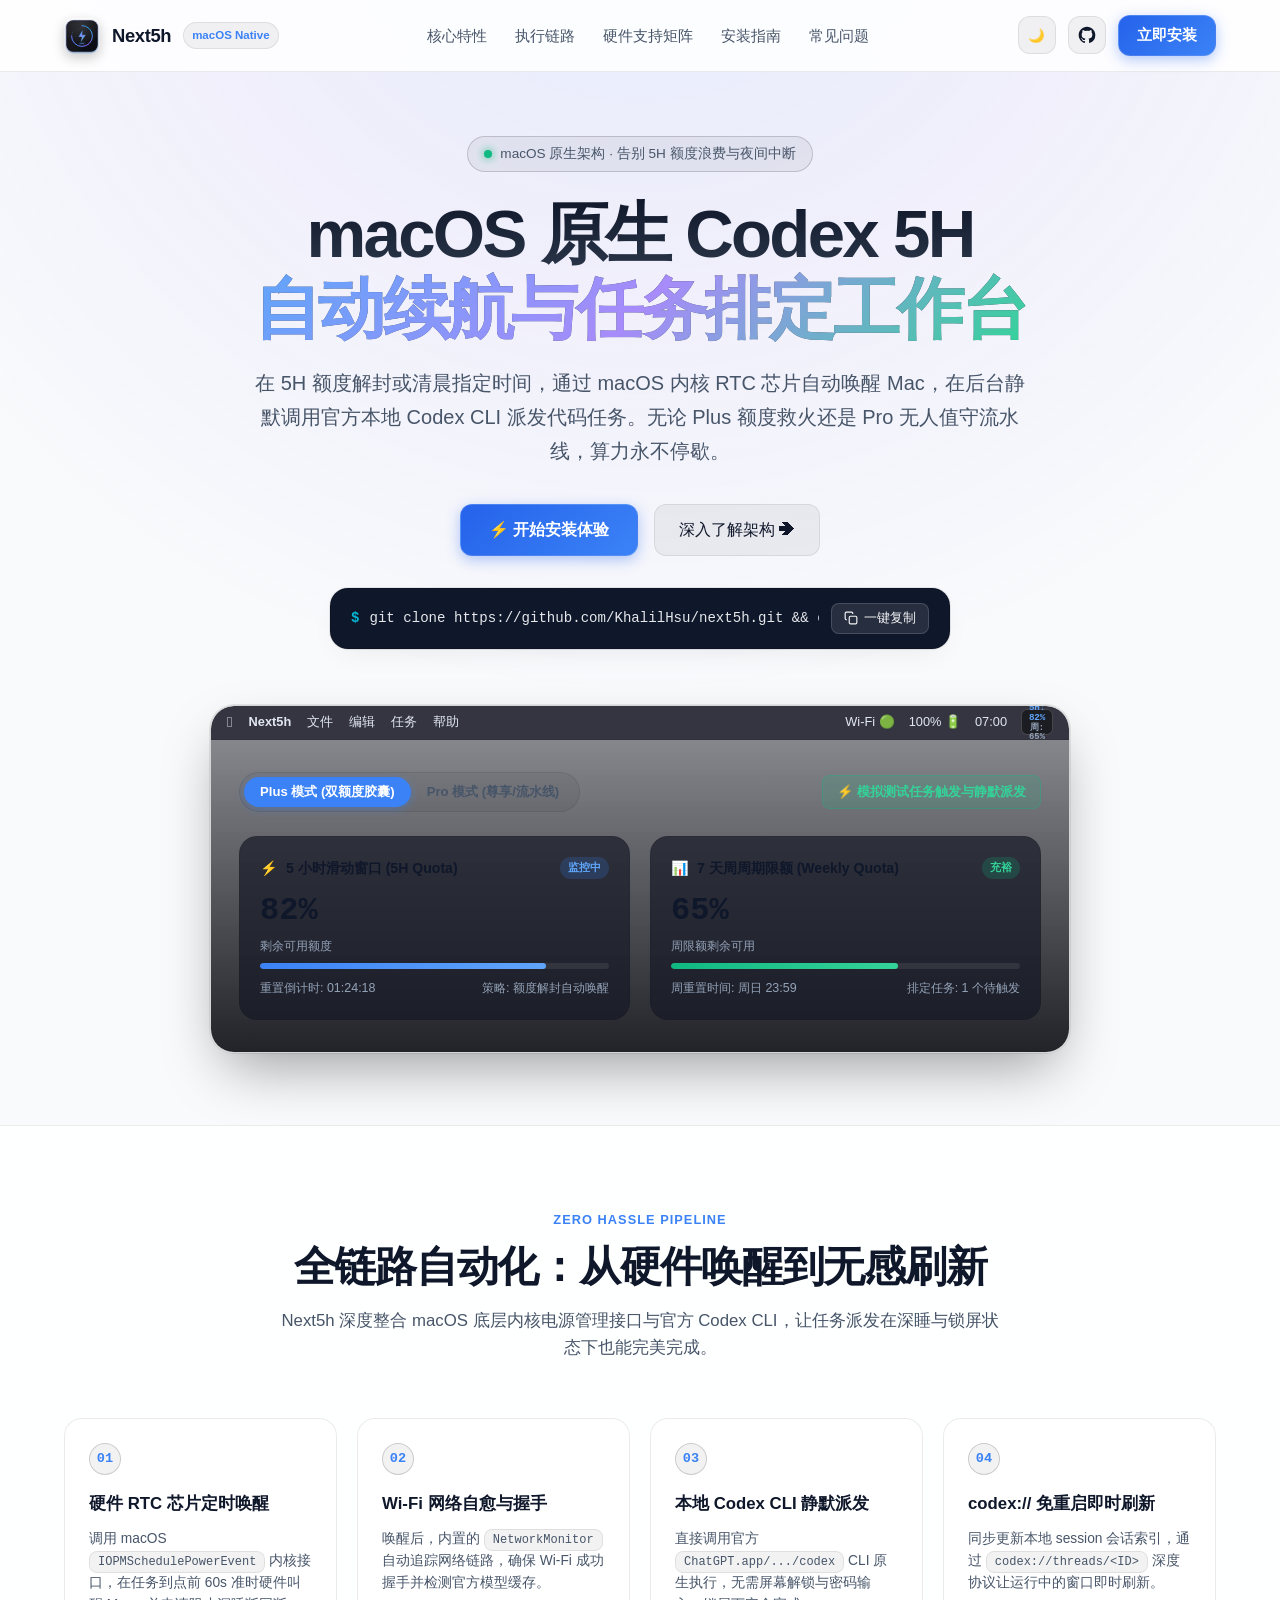
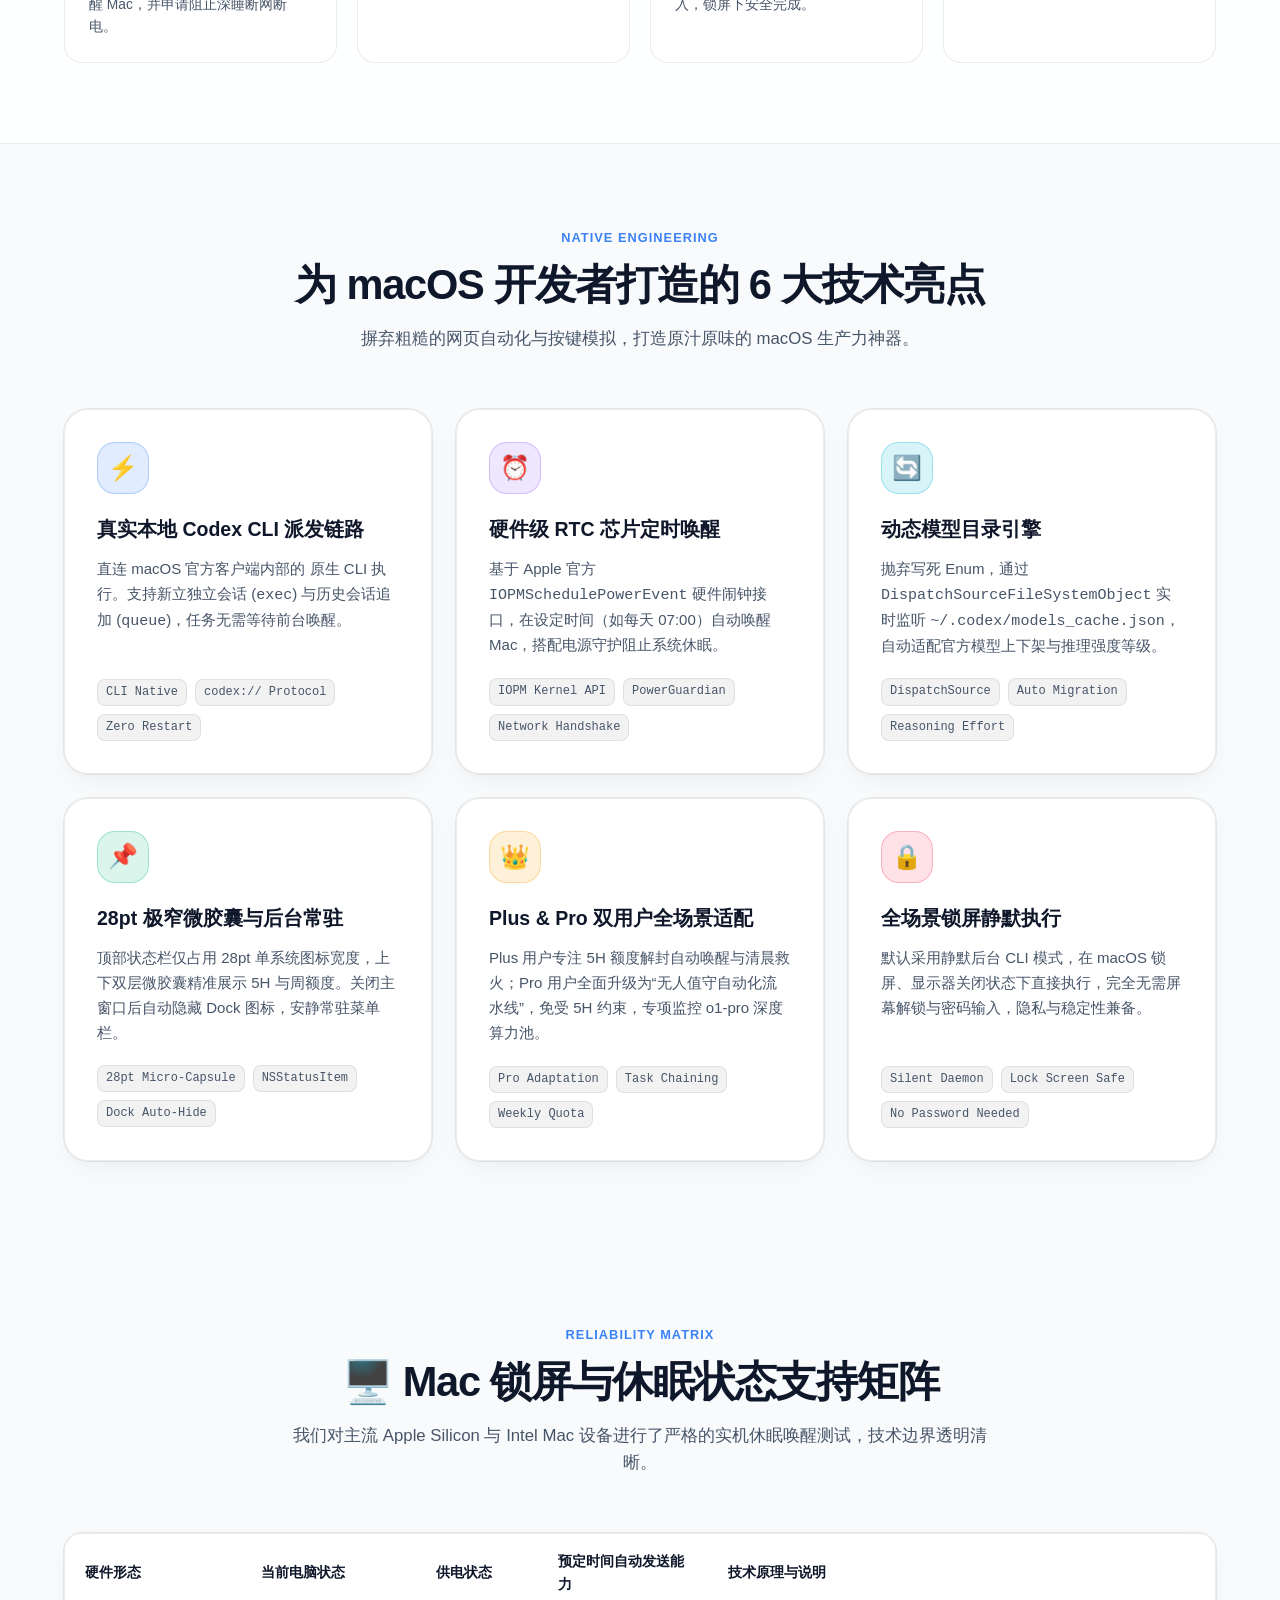
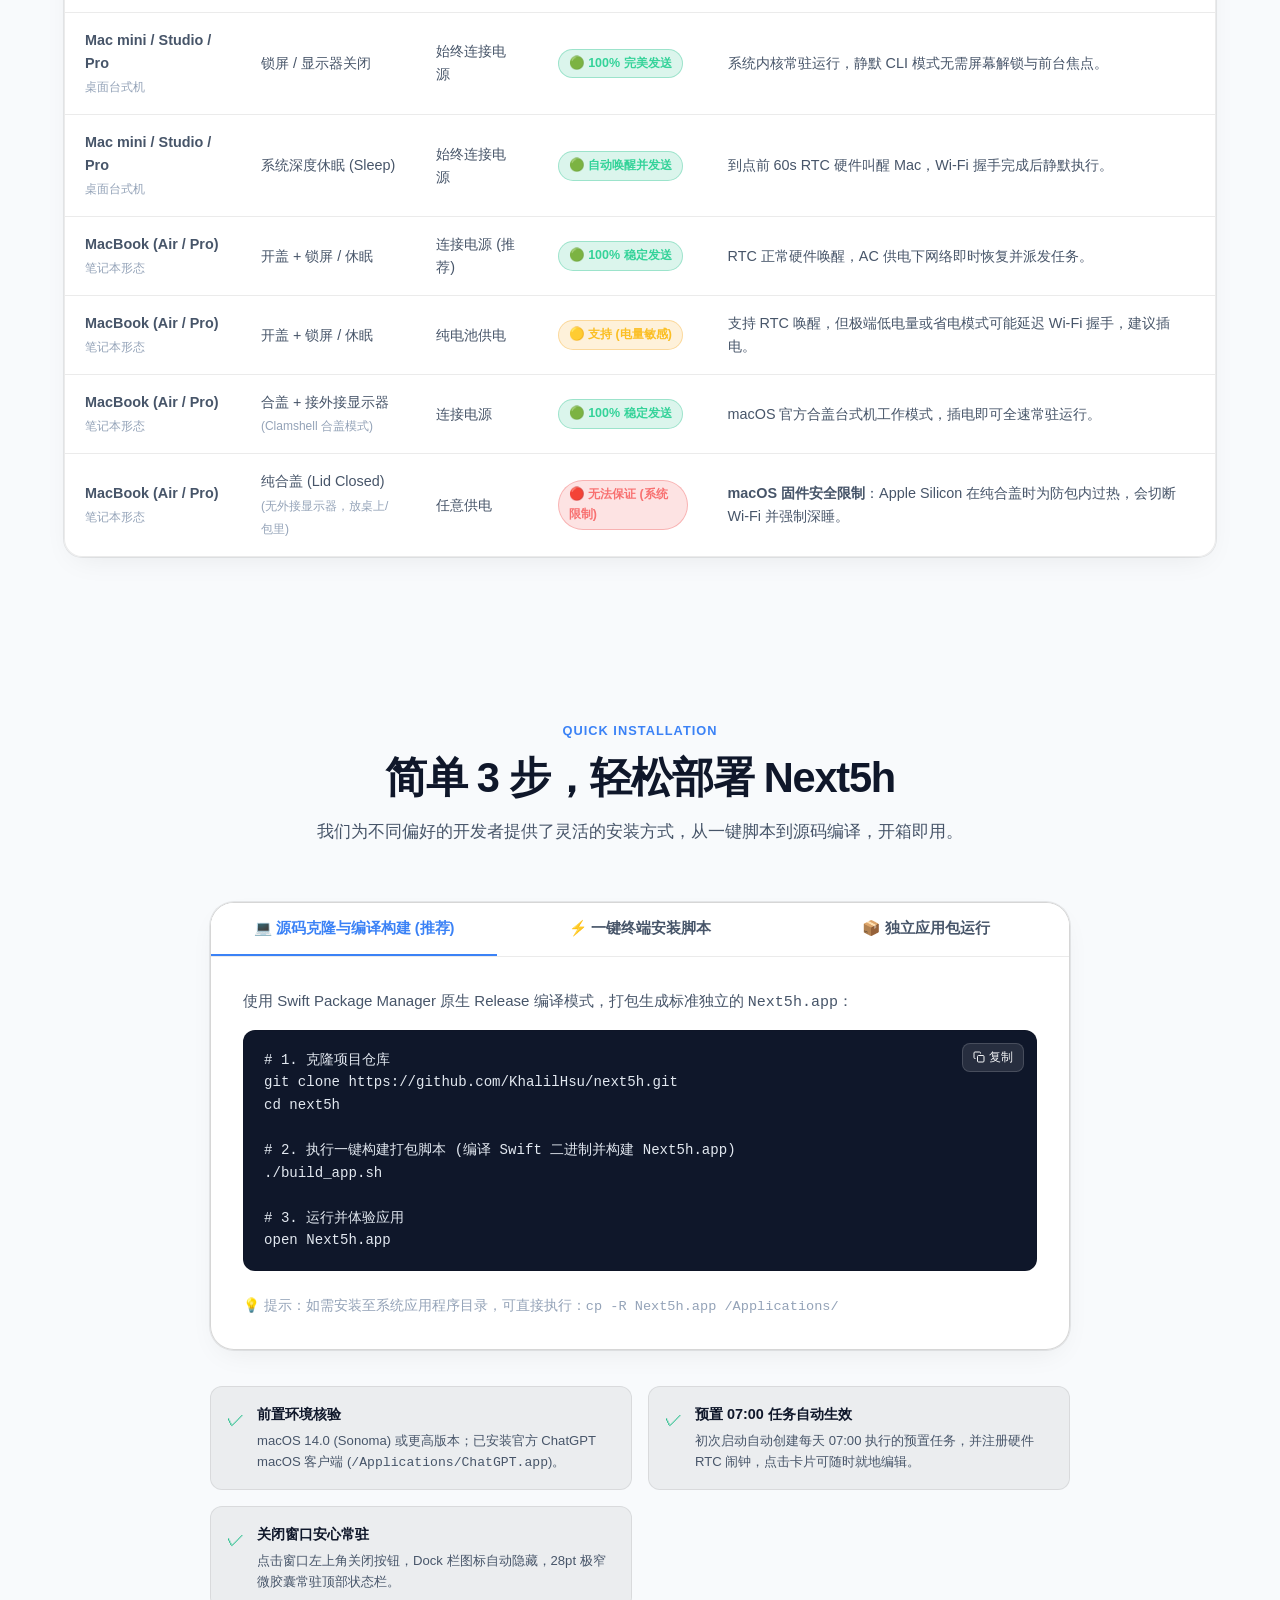
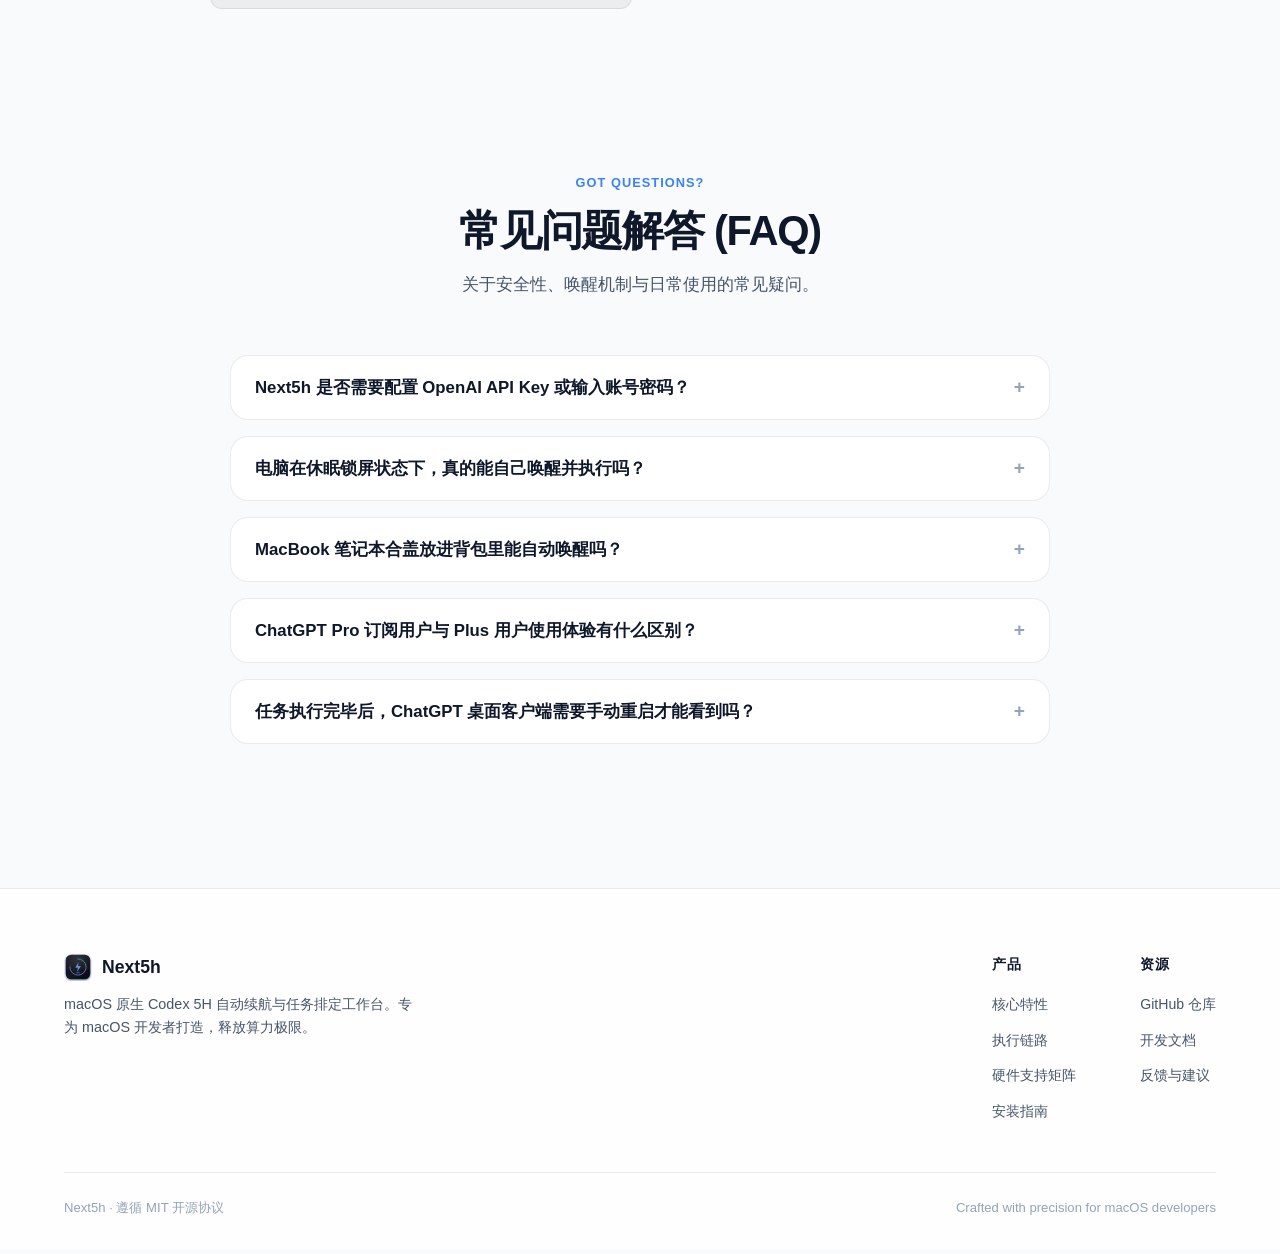
==== website/index.html @ d425d358 "feat(website): add official landing page and installation guide" ====
<!DOCTYPE html>
<html lang="zh-CN">
<head>
  <meta charset="UTF-8">
  <meta name="viewport" content="width=device-width, initial-scale=1.0">
  <title>Next5h - macOS 原生 Codex 5H 自动续航与任务排定工作台</title>
  <meta name="description" content="为 macOS 开发者量身打造的 Codex 5H 窗口自动续航与任务排定工作台。夜间到期硬件唤醒 Mac，通过本地官方 Codex CLI 静默派发任务。">
  <meta name="color-scheme" content="dark light">

  <link rel="icon" type="image/svg+xml" href="assets/favicon.svg">
  <link rel="stylesheet" href="css/style.css">
  <link rel="stylesheet" href="css/components.css">

  <!-- Prevent Theme FOUC -->
  <script>
    (function() {
      const savedTheme = localStorage.getItem('next5h-theme');
      const systemPrefersDark = window.matchMedia('(prefers-color-scheme: dark)').matches;
      const theme = savedTheme || (systemPrefersDark ? 'dark' : 'light');
      document.documentElement.setAttribute('data-theme', theme);
      const meta = document.querySelector('meta[name="color-scheme"]');
      if (meta) meta.content = theme === 'light' ? 'light' : 'dark';
    })();
  </script>
</head>
<body>
  <!-- Ambient Gradient Glow Background -->
  <div class="bg-ambient-glow"></div>

  <!-- Navigation Bar -->
  <header class="navbar">
    <div class="container navbar-inner">
      <a href="#" class="nav-brand">
        <img src="assets/icon.svg" alt="Next5h App Icon" class="brand-icon">
        <span class="brand-name">Next5h</span>
        <span class="brand-badge">macOS Native</span>
      </a>

      <nav>
        <ul class="nav-links" id="nav-links">
          <li><a href="#features" class="nav-link">核心特性</a></li>
          <li><a href="#pipeline" class="nav-link">执行链路</a></li>
          <li><a href="#matrix" class="nav-link">硬件支持矩阵</a></li>
          <li><a href="#install" class="nav-link">安装指南</a></li>
          <li><a href="#faq" class="nav-link">常见问题</a></li>
        </ul>
      </nav>

      <div class="nav-actions">
        <button id="theme-toggle-btn" class="btn-icon" aria-label="切换暗色/亮色主题" title="切换暗色/亮色主题">
          <span id="theme-icon">☀️</span>
        </button>
        <a href="https://github.com/KhalilHsu/next5h" target="_blank" rel="noopener noreferrer" class="btn-icon" aria-label="GitHub 源码仓库" title="GitHub 源码仓库">
          <svg width="20" height="20" viewBox="0 0 24 24" fill="currentColor">
            <path fill-rule="evenodd" clip-rule="evenodd" d="M12 2C6.477 2 2 6.484 2 12.017c0 4.425 2.865 8.18 6.839 9.504.5.092.682-.217.682-.483 0-.237-.008-.868-.013-1.703-2.782.605-3.369-1.343-3.369-1.343-.454-1.158-1.11-1.466-1.11-1.466-.908-.62.069-.608.069-.608 1.003.07 1.53 1.032 1.53 1.032.892 1.53 2.341 1.088 2.91.832.092-.647.35-1.088.636-1.338-2.22-.253-4.555-1.113-4.555-4.951 0-1.093.39-1.988 1.029-2.688-.103-.253-.446-1.272.098-2.65 0 0 .84-.27 2.75 1.026A9.564 9.564 0 0112 6.844c.85.004 1.705.115 2.504.337 1.909-1.296 2.747-1.027 2.747-1.027.546 1.379.202 2.398.1 2.651.64.7 1.028 1.595 1.028 2.688 0 3.848-2.339 4.695-4.566 4.943.359.309.678.92.678 1.855 0 1.338-.012 2.419-.012 2.747 0 .268.18.58.688.482A10.019 10.019 0 0022 12.017C22 6.484 17.522 2 12 2z"/>
          </svg>
        </a>
        <a href="#install" class="btn-primary">立即安装</a>
        <button id="mobile-menu-btn" class="btn-icon mobile-menu-btn" aria-label="移动端菜单">
          <span>☰</span>
        </button>
      </div>
    </div>
  </header>

  <!-- Hero Section -->
  <section class="hero">
    <div class="container">
      <div class="hero-pill">
        <span class="hero-pill-pulse"></span>
        <span>macOS 原生架构 · 告别 5H 额度浪费与夜间中断</span>
      </div>

      <h1 class="hero-title">
        macOS 原生 Codex 5H<br>
        <span class="hero-title-highlight">自动续航与任务排定工作台</span>
      </h1>

      <p class="hero-subtitle">
        在 5H 额度解封或清晨指定时间，通过 macOS 内核 RTC 芯片自动唤醒 Mac，在后台静默调用官方本地 Codex CLI 派发代码任务。无论 Plus 额度救火还是 Pro 无人值守流水线，算力永不停歇。
      </p>

      <div class="hero-cta-group">
        <a href="#install" class="btn-primary" style="padding: 12px 28px; font-size: 1rem;">
          <span>⚡️ 开始安装体验</span>
        </a>
        <a href="#features" class="btn-secondary" style="padding: 12px 24px; font-size: 1rem;">
          <span>深入了解架构 ➔</span>
        </a>
      </div>

      <!-- Quick Install Box -->
      <div class="hero-install-box">
        <div class="terminal-prompt-label">
          <span class="terminal-prompt-prefix">$</span>
          <span id="quick-install-cmd">git clone https://github.com/KhalilHsu/next5h.git &amp;&amp; cd next5h &amp;&amp; ./build_app.sh</span>
        </div>
        <button class="terminal-copy-btn" data-copy-target="quick-install-cmd">
          <svg width="14" height="14" viewBox="0 0 24 24" fill="none" stroke="currentColor" stroke-width="2">
            <rect x="9" y="9" width="13" height="13" rx="2" ry="2"></rect>
            <path d="M5 15H4a2 2 0 0 1-2-2V4a2 2 0 0 1 2-2h9a2 2 0 0 1 2 2v1"></path>
          </svg>
          <span>一键复制</span>
        </button>
      </div>

      <!-- Live Simulator Preview -->
      <div class="simulator-container" id="sim-container" data-sim-mode="plus">
        <!-- macOS Menu Bar Simulator -->
        <div class="simulator-mac-bar">
          <div class="mac-bar-left">
            <span class="mac-apple-logo"></span>
            <span class="mac-app-title">Next5h</span>
            <span>文件</span>
            <span>编辑</span>
            <span>任务</span>
            <span>帮助</span>
          </div>
          <div class="mac-bar-right">
            <span>Wi-Fi 🟢</span>
            <span>100% 🔋</span>
            <span>07:00</span>
            <!-- 28pt Capsule Trigger -->
            <div class="capsule-trigger" id="sim-capsule-trigger" title="点击查看 Next5h 状态栏菜单">
              <span class="capsule-row-top" id="sim-capsule-top">5H: 82%</span>
              <span class="capsule-row-bottom" id="sim-capsule-bottom">周: 65%</span>
            </div>
          </div>
        </div>

        <!-- Simulated Menu Bar Dropdown -->
        <div class="simulated-menu-dropdown" id="sim-dropdown">
          <div class="menu-item" style="font-weight: 700;">
            <span id="sim-menu-header">ChatGPT Plus · 5H 自动续航模式</span>
          </div>
          <div class="menu-divider"></div>
          <div class="menu-item">
            <span>🖥️ 打开 Next5h 工作台</span>
            <span class="menu-shortcut">⌘O</span>
          </div>
          <div class="menu-item">
            <span id="sim-menu-item1">⏱️ 5H 额度解封自动发送：已开启</span>
          </div>
          <div class="menu-item">
            <span id="sim-menu-item2">⏰ 下次硬件唤醒：明天 07:00</span>
          </div>
          <div class="menu-divider"></div>
          <div class="menu-item">
            <span>🔄 立即刷新状态</span>
            <span class="menu-shortcut">⌘R</span>
          </div>
          <div class="menu-item">
            <span>退出 Next5h</span>
            <span class="menu-shortcut">⌘Q</span>
          </div>
        </div>

        <!-- Simulator Content -->
        <div class="simulator-body">
          <div class="simulator-controls">
            <div class="mode-toggle-group">
              <button class="mode-btn active" id="sim-btn-plus">Plus 模式 (双额度胶囊)</button>
              <button class="mode-btn" id="sim-btn-pro">Pro 模式 (尊享/流水线)</button>
            </div>
            <button class="sim-action-btn" id="sim-btn-dispatch">
              <span>⚡️ 模拟测试任务触发与静默派发</span>
            </button>
          </div>

          <!-- Dashboard Cards Mockup -->
          <div class="sim-dashboard">
            <!-- Card 1 -->
            <div class="sim-card">
              <div class="sim-card-header">
                <span class="sim-card-title" id="sim-c1-title"><span>⚡️</span> 5 小时滑动窗口 (5H Quota)</span>
                <span class="sim-badge badge-blue" id="sim-c1-badge">监控中</span>
              </div>
              <div class="sim-metric-val" id="sim-c1-val">82%</div>
              <div class="sim-card-footer" style="margin-bottom: 6px;">
                <span id="sim-c1-sub">剩余可用额度</span>
              </div>
              <div class="sim-progress-bar">
                <div class="sim-progress-fill fill-blue" id="sim-c1-fill" style="width: 82%;"></div>
              </div>
              <div class="sim-card-footer">
                <span id="sim-c1-foot-left">重置倒计时: 01:24:18</span>
                <span id="sim-c1-foot-right">策略: 额度解封自动唤醒</span>
              </div>
            </div>

            <!-- Card 2 -->
            <div class="sim-card">
              <div class="sim-card-header">
                <span class="sim-card-title" id="sim-c2-title"><span>📊</span> 7 天周周期限额 (Weekly Quota)</span>
                <span class="sim-badge badge-green" id="sim-c2-badge">充裕</span>
              </div>
              <div class="sim-metric-val" id="sim-c2-val">65%</div>
              <div class="sim-card-footer" style="margin-bottom: 6px;">
                <span id="sim-c2-sub">周限额剩余可用</span>
              </div>
              <div class="sim-progress-bar">
                <div class="sim-progress-fill fill-green" id="sim-c2-fill" style="width: 65%;"></div>
              </div>
              <div class="sim-card-footer">
                <span id="sim-c2-foot-left">周重置时间: 周日 23:59</span>
                <span id="sim-c2-foot-right">排定任务: 1 个待触发</span>
              </div>
            </div>
          </div>
        </div>
      </div>
    </div>
  </section>

  <!-- Technical Pipeline / Workflow Section -->
  <section class="section workflow-section" id="pipeline">
    <div class="container">
      <div class="section-header">
        <span class="section-tag">Zero Hassle Pipeline</span>
        <h2 class="section-title">全链路自动化：从硬件唤醒到无感刷新</h2>
        <p class="section-desc">
          Next5h 深度整合 macOS 底层内核电源管理接口与官方 Codex CLI，让任务派发在深睡与锁屏状态下也能完美完成。
        </p>
      </div>

      <div class="workflow-steps">
        <div class="step-card">
          <div class="step-number">01</div>
          <h3 class="step-title">硬件 RTC 芯片定时唤醒</h3>
          <p class="step-desc">
            调用 macOS <code class="tech-tag">IOPMSchedulePowerEvent</code> 内核接口，在任务到点前 60s 准时硬件叫醒 Mac，并申请阻止深睡断网断电。
          </p>
        </div>

        <div class="step-card">
          <div class="step-number">02</div>
          <h3 class="step-title">Wi-Fi 网络自愈与握手</h3>
          <p class="step-desc">
            唤醒后，内置的 <code class="tech-tag">NetworkMonitor</code> 自动追踪网络链路，确保 Wi-Fi 成功握手并检测官方模型缓存。
          </p>
        </div>

        <div class="step-card">
          <div class="step-number">03</div>
          <h3 class="step-title">本地 Codex CLI 静默派发</h3>
          <p class="step-desc">
            直接调用官方 <code class="tech-tag">ChatGPT.app/.../codex</code> CLI 原生执行，无需屏幕解锁与密码输入，锁屏下安全完成。
          </p>
        </div>

        <div class="step-card">
          <div class="step-number">04</div>
          <h3 class="step-title">codex:// 免重启即时刷新</h3>
          <p class="step-desc">
            同步更新本地 session 会话索引，通过 <code class="tech-tag">codex://threads/&lt;ID&gt;</code> 深度协议让运行中的窗口即时刷新。
          </p>
        </div>
      </div>
    </div>
  </section>

  <!-- Features Grid -->
  <section class="section" id="features">
    <div class="container">
      <div class="section-header">
        <span class="section-tag">Native Engineering</span>
        <h2 class="section-title">为 macOS 开发者打造的 6 大技术亮点</h2>
        <p class="section-desc">摒弃粗糙的网页自动化与按键模拟，打造原汁原味的 macOS 生产力神器。</p>
      </div>

      <div class="features-grid">
        <!-- Feature 1 -->
        <div class="feature-card">
          <div class="feature-icon-box icon-blue">⚡️</div>
          <h3 class="feature-title">真实本地 Codex CLI 派发链路</h3>
          <p class="feature-body">
            直连 macOS 官方客户端内部的 原生 CLI 执行。支持新立独立会话 (<code>exec</code>) 与历史会话追加 (<code>queue</code>)，任务无需等待前台唤醒。
          </p>
          <div class="feature-tags">
            <span class="tech-tag">CLI Native</span>
            <span class="tech-tag">codex:// Protocol</span>
            <span class="tech-tag">Zero Restart</span>
          </div>
        </div>

        <!-- Feature 2 -->
        <div class="feature-card">
          <div class="feature-icon-box icon-purple">⏰</div>
          <h3 class="feature-title">硬件级 RTC 芯片定时唤醒</h3>
          <p class="feature-body">
            基于 Apple 官方 <code>IOPMSchedulePowerEvent</code> 硬件闹钟接口，在设定时间（如每天 07:00）自动唤醒 Mac，搭配电源守护阻止系统休眠。
          </p>
          <div class="feature-tags">
            <span class="tech-tag">IOPM Kernel API</span>
            <span class="tech-tag">PowerGuardian</span>
            <span class="tech-tag">Network Handshake</span>
          </div>
        </div>

        <!-- Feature 3 -->
        <div class="feature-card">
          <div class="feature-icon-box icon-cyan">🔄</div>
          <h3 class="feature-title">动态模型目录引擎</h3>
          <p class="feature-body">
            抛弃写死 Enum，通过 <code>DispatchSourceFileSystemObject</code> 实时监听 <code>~/.codex/models_cache.json</code>，自动适配官方模型上下架与推理强度等级。
          </p>
          <div class="feature-tags">
            <span class="tech-tag">DispatchSource</span>
            <span class="tech-tag">Auto Migration</span>
            <span class="tech-tag">Reasoning Effort</span>
          </div>
        </div>

        <!-- Feature 4 -->
        <div class="feature-card">
          <div class="feature-icon-box icon-green">📌</div>
          <h3 class="feature-title">28pt 极窄微胶囊与后台常驻</h3>
          <p class="feature-body">
            顶部状态栏仅占用 28pt 单系统图标宽度，上下双层微胶囊精准展示 5H 与周额度。关闭主窗口后自动隐藏 Dock 图标，安静常驻菜单栏。
          </p>
          <div class="feature-tags">
            <span class="tech-tag">28pt Micro-Capsule</span>
            <span class="tech-tag">NSStatusItem</span>
            <span class="tech-tag">Dock Auto-Hide</span>
          </div>
        </div>

        <!-- Feature 5 -->
        <div class="feature-card">
          <div class="feature-icon-box icon-amber">👑</div>
          <h3 class="feature-title">Plus &amp; Pro 双用户全场景适配</h3>
          <p class="feature-body">
            Plus 用户专注 5H 额度解封自动唤醒与清晨救火；Pro 用户全面升级为“无人值守自动化流水线”，免受 5H 约束，专项监控 o1-pro 深度算力池。
          </p>
          <div class="feature-tags">
            <span class="tech-tag">Pro Adaptation</span>
            <span class="tech-tag">Task Chaining</span>
            <span class="tech-tag">Weekly Quota</span>
          </div>
        </div>

        <!-- Feature 6 -->
        <div class="feature-card">
          <div class="feature-icon-box icon-rose">🔒</div>
          <h3 class="feature-title">全场景锁屏静默执行</h3>
          <p class="feature-body">
            默认采用静默后台 CLI 模式，在 macOS 锁屏、显示器关闭状态下直接执行，完全无需屏幕解锁与密码输入，隐私与稳定性兼备。
          </p>
          <div class="feature-tags">
            <span class="tech-tag">Silent Daemon</span>
            <span class="tech-tag">Lock Screen Safe</span>
            <span class="tech-tag">No Password Needed</span>
          </div>
        </div>
      </div>
    </div>
  </section>

  <!-- Hardware Sleep & Compatibility Matrix -->
  <section class="section" id="matrix">
    <div class="container">
      <div class="section-header">
        <span class="section-tag">Reliability Matrix</span>
        <h2 class="section-title">🖥️ Mac 锁屏与休眠状态支持矩阵</h2>
        <p class="section-desc">
          我们对主流 Apple Silicon 与 Intel Mac 设备进行了严格的实机休眠唤醒测试，技术边界透明清晰。
        </p>
      </div>

      <div class="matrix-container">
        <table class="matrix-table">
          <thead>
            <tr>
              <th>硬件形态</th>
              <th>当前电脑状态</th>
              <th>供电状态</th>
              <th>预定时间自动发送能力</th>
              <th>技术原理与说明</th>
            </tr>
          </thead>
          <tbody>
            <tr>
              <td><strong>Mac mini / Studio / Pro</strong><br><small style="color: var(--text-muted);">桌面台式机</small></td>
              <td>锁屏 / 显示器关闭</td>
              <td>始终连接电源</td>
              <td><span class="status-pill status-green">🟢 100% 完美发送</span></td>
              <td>系统内核常驻运行，静默 CLI 模式无需屏幕解锁与前台焦点。</td>
            </tr>
            <tr>
              <td><strong>Mac mini / Studio / Pro</strong><br><small style="color: var(--text-muted);">桌面台式机</small></td>
              <td>系统深度休眠 (Sleep)</td>
              <td>始终连接电源</td>
              <td><span class="status-pill status-green">🟢 自动唤醒并发送</span></td>
              <td>到点前 60s RTC 硬件叫醒 Mac，Wi-Fi 握手完成后静默执行。</td>
            </tr>
            <tr>
              <td><strong>MacBook (Air / Pro)</strong><br><small style="color: var(--text-muted);">笔记本形态</small></td>
              <td>开盖 + 锁屏 / 休眠</td>
              <td>连接电源 (推荐)</td>
              <td><span class="status-pill status-green">🟢 100% 稳定发送</span></td>
              <td>RTC 正常硬件唤醒，AC 供电下网络即时恢复并派发任务。</td>
            </tr>
            <tr>
              <td><strong>MacBook (Air / Pro)</strong><br><small style="color: var(--text-muted);">笔记本形态</small></td>
              <td>开盖 + 锁屏 / 休眠</td>
              <td>纯电池供电</td>
              <td><span class="status-pill status-yellow">🟡 支持 (电量敏感)</span></td>
              <td>支持 RTC 唤醒，但极端低电量或省电模式可能延迟 Wi-Fi 握手，建议插电。</td>
            </tr>
            <tr>
              <td><strong>MacBook (Air / Pro)</strong><br><small style="color: var(--text-muted);">笔记本形态</small></td>
              <td>合盖 + 接外接显示器<br><small style="color: var(--text-muted);">(Clamshell 合盖模式)</small></td>
              <td>连接电源</td>
              <td><span class="status-pill status-green">🟢 100% 稳定发送</span></td>
              <td>macOS 官方合盖台式机工作模式，插电即可全速常驻运行。</td>
            </tr>
            <tr>
              <td><strong>MacBook (Air / Pro)</strong><br><small style="color: var(--text-muted);">笔记本形态</small></td>
              <td>纯合盖 (Lid Closed)<br><small style="color: var(--text-muted);">(无外接显示器，放桌上/包里)</small></td>
              <td>任意供电</td>
              <td><span class="status-pill status-red">🔴 无法保证 (系统限制)</span></td>
              <td><strong>macOS 固件安全限制</strong>：Apple Silicon 在纯合盖时为防包内过热，会切断 Wi-Fi 并强制深睡。</td>
            </tr>
          </tbody>
        </table>
      </div>
    </div>
  </section>

  <!-- Installation Guide Section -->
  <section class="section" id="install">
    <div class="container">
      <div class="section-header">
        <span class="section-tag">Quick Installation</span>
        <h2 class="section-title">简单 3 步，轻松部署 Next5h</h2>
        <p class="section-desc">
          我们为不同偏好的开发者提供了灵活的安装方式，从一键脚本到源码编译，开箱即用。
        </p>
      </div>

      <div class="install-card">
        <div class="install-tabs">
          <button class="install-tab-btn active" data-tab="tab-source">
            <span>💻 源码克隆与编译构建 (推荐)</span>
          </button>
          <button class="install-tab-btn" data-tab="tab-script">
            <span>⚡️ 一键终端安装脚本</span>
          </button>
          <button class="install-tab-btn" data-tab="tab-app">
            <span>📦 独立应用包运行</span>
          </button>
        </div>

        <!-- Tab 1: Source Build -->
        <div class="install-content-panel active" id="tab-source">
          <p style="color: var(--text-secondary); margin-bottom: 12px; font-size: 0.94rem;">
            使用 Swift Package Manager 原生 Release 编译模式，打包生成标准独立的 <code>Next5h.app</code>：
          </p>
          <div class="code-block">
            <button class="code-copy-btn" data-copy-target="code-source">
              <svg width="12" height="12" viewBox="0 0 24 24" fill="none" stroke="currentColor" stroke-width="2"><rect x="9" y="9" width="13" height="13" rx="2" ry="2"></rect><path d="M5 15H4a2 2 0 0 1-2-2V4a2 2 0 0 1 2-2h9a2 2 0 0 1 2 2v1"></path></svg>
              <span>复制</span>
            </button>
            <pre><code id="code-source"># 1. 克隆项目仓库
git clone https://github.com/KhalilHsu/next5h.git
cd next5h

# 2. 执行一键构建打包脚本 (编译 Swift 二进制并构建 Next5h.app)
./build_app.sh

# 3. 运行并体验应用
open Next5h.app</code></pre>
          </div>
          <p style="color: var(--text-muted); font-size: 0.85rem;">
            💡 提示：如需安装至系统应用程序目录，可直接执行：<code>cp -R Next5h.app /Applications/</code>
          </p>
        </div>

        <!-- Tab 2: One-liner Script -->
        <div class="install-content-panel" id="tab-script">
          <p style="color: var(--text-secondary); margin-bottom: 12px; font-size: 0.94rem;">
            复制以下单行命令粘贴到 macOS 终端，将自动克隆最新代码、编译 Release 版本并启动：
          </p>
          <div class="code-block">
            <button class="code-copy-btn" data-copy-target="code-script">
              <svg width="12" height="12" viewBox="0 0 24 24" fill="none" stroke="currentColor" stroke-width="2"><rect x="9" y="9" width="13" height="13" rx="2" ry="2"></rect><path d="M5 15H4a2 2 0 0 1-2-2V4a2 2 0 0 1 2-2h9a2 2 0 0 1 2 2v1"></path></svg>
              <span>复制</span>
            </button>
            <pre><code id="code-script">/bin/bash -c "$(curl -fsSL https://raw.githubusercontent.com/KhalilHsu/next5h/main/build_app.sh)"</code></pre>
          </div>
        </div>

        <!-- Tab 3: Pre-built App -->
        <div class="install-content-panel" id="tab-app">
          <p style="color: var(--text-secondary); margin-bottom: 12px; font-size: 0.94rem;">
            如果本地已有项目构建产物，可直接通过 Finder 或终端唤起已打包好的 <code>Next5h.app</code>：
          </p>
          <div class="code-block">
            <button class="code-copy-btn" data-copy-target="code-app">
              <svg width="12" height="12" viewBox="0 0 24 24" fill="none" stroke="currentColor" stroke-width="2"><rect x="9" y="9" width="13" height="13" rx="2" ry="2"></rect><path d="M5 15H4a2 2 0 0 1-2-2V4a2 2 0 0 1 2-2h9a2 2 0 0 1 2 2v1"></path></svg>
              <span>复制</span>
            </button>
            <pre><code id="code-app"># 直接启动根目录下的编译交付物
open Next5h.app

# 检查 Next5h 进程是否常驻
pgrep -fl Next5h</code></pre>
          </div>
        </div>
      </div>

      <!-- Checklist & First Run Steps -->
      <div class="checklist-group" style="max-width: 860px; margin: 36px auto 0 auto;">
        <div class="checklist-item">
          <div class="checklist-icon">✓</div>
          <div>
            <div class="checklist-title">前置环境核验</div>
            <div class="checklist-desc">macOS 14.0 (Sonoma) 或更高版本；已安装官方 ChatGPT macOS 客户端 (<code>/Applications/ChatGPT.app</code>)。</div>
          </div>
        </div>

        <div class="checklist-item">
          <div class="checklist-icon">✓</div>
          <div>
            <div class="checklist-title">预置 07:00 任务自动生效</div>
            <div class="checklist-desc">初次启动自动创建每天 07:00 执行的预置任务，并注册硬件 RTC 闹钟，点击卡片可随时就地编辑。</div>
          </div>
        </div>

        <div class="checklist-item">
          <div class="checklist-icon">✓</div>
          <div>
            <div class="checklist-title">关闭窗口安心常驻</div>
            <div class="checklist-desc">点击窗口左上角关闭按钮，Dock 栏图标自动隐藏，28pt 极窄微胶囊常驻顶部状态栏。</div>
          </div>
        </div>
      </div>
    </div>
  </section>

  <!-- FAQ Section -->
  <section class="section" id="faq">
    <div class="container">
      <div class="section-header">
        <span class="section-tag">Got Questions?</span>
        <h2 class="section-title">常见问题解答 (FAQ)</h2>
        <p class="section-desc">关于安全性、唤醒机制与日常使用的常见疑问。</p>
      </div>

      <div class="faq-list">
        <div class="faq-item">
          <button class="faq-question">
            <span>Next5h 是否需要配置 OpenAI API Key 或输入账号密码？</span>
            <span class="faq-toggle-icon">+</span>
          </button>
          <div class="faq-answer">
            <strong>完全不需要。</strong> Next5h 直接复用官方 ChatGPT macOS 客户端的本地登录认证态，底层调用 <code>/Applications/ChatGPT.app/Contents/Resources/codex</code> 官方原生二进制，零额外密钥依赖，安全纯粹。
          </div>
        </div>

        <div class="faq-item">
          <button class="faq-question">
            <span>电脑在休眠锁屏状态下，真的能自己唤醒并执行吗？</span>
            <span class="faq-toggle-icon">+</span>
          </button>
          <div class="faq-answer">
            <strong>可以。</strong> Next5h 基于 macOS 核心服务中的 <code>IOPMSchedulePowerEvent</code> 硬件内核接口，提前 60 秒叫醒 Mac，随后申请 <code>PreventUserIdleSystemSleep</code> 阻止系统深睡，通过静默 CLI 模式执行，无需输入锁屏密码。
          </div>
        </div>

        <div class="faq-item">
          <button class="faq-question">
            <span>MacBook 笔记本合盖放进背包里能自动唤醒吗？</span>
            <span class="faq-toggle-icon">+</span>
          </button>
          <div class="faq-answer">
            <strong>纯合盖且无外接显示器状态下不建议。</strong> Apple Silicon 固件为了防止电脑在密闭背包中过热造成硬件损害，在纯合盖时会彻底关闭 Wi-Fi 芯片并进入强制低功耗。如果是接了外接显示器并插电的合盖状态（Clamshell Mode），则 100% 完美支持。
          </div>
        </div>

        <div class="faq-item">
          <button class="faq-question">
            <span>ChatGPT Pro 订阅用户与 Plus 用户使用体验有什么区别？</span>
            <span class="faq-toggle-icon">+</span>
          </button>
          <div class="faq-answer">
            ChatGPT Pro 用户无 5H 滑动窗口消息上限限制。Next5h 会自动侦测并切换到 Pro 模式，将 28pt 胶囊与监控重心切换为“o1-pro 深度推理算力池”，并将任务调度引擎升级为“无人值守自动化流水线与连续批量派发”。
          </div>
        </div>

        <div class="faq-item">
          <button class="faq-question">
            <span>任务执行完毕后，ChatGPT 桌面客户端需要手动重启才能看到吗？</span>
            <span class="faq-toggle-icon">+</span>
          </button>
          <div class="faq-answer">
            <strong>免重启即时呈现。</strong> Next5h 会自动更新 <code>~/.codex/session_index.jsonl</code> 与 SQLite 缓存，并通过 <code>codex://threads/&lt;ID&gt;</code> 深度协议直接通知运行中的 ChatGPT 客户端无感刷新会话树。
          </div>
        </div>
      </div>
    </div>
  </section>

  <!-- Footer -->
  <footer class="footer">
    <div class="container">
      <div class="footer-top">
        <div class="footer-brand-info">
          <div style="display: flex; align-items: center; gap: 10px;">
            <img src="assets/icon.svg" alt="Next5h Icon" style="width: 28px; height: 28px; border-radius: 6px;">
            <span style="font-weight: 700; font-size: 1.1rem;">Next5h</span>
          </div>
          <p>
            macOS 原生 Codex 5H 自动续航与任务排定工作台。专为 macOS 开发者打造，释放算力极限。
          </p>
        </div>

        <div class="footer-links-group">
          <div class="footer-col">
            <h4>产品</h4>
            <ul>
              <li><a href="#features">核心特性</a></li>
              <li><a href="#pipeline">执行链路</a></li>
              <li><a href="#matrix">硬件支持矩阵</a></li>
              <li><a href="#install">安装指南</a></li>
            </ul>
          </div>

          <div class="footer-col">
            <h4>资源</h4>
            <ul>
              <li><a href="https://github.com/KhalilHsu/next5h" target="_blank" rel="noopener noreferrer">GitHub 仓库</a></li>
              <li><a href="https://github.com/KhalilHsu/next5h/blob/main/README.md" target="_blank" rel="noopener noreferrer">开发文档</a></li>
              <li><a href="https://github.com/KhalilHsu/next5h/issues" target="_blank" rel="noopener noreferrer">反馈与建议</a></li>
            </ul>
          </div>
        </div>
      </div>

      <div class="footer-bottom">
        <div>Next5h · 遵循 MIT 开源协议</div>
        <div>Crafted with precision for macOS developers</div>
      </div>
    </div>
  </footer>

  <!-- Main JavaScript -->
  <script src="js/main.js"></script>
  <script src="js/simulator.js"></script>
</body>
</html>
---- website/css/style.css ----
/* ==========================================================================
   Next5h - Official Website Stylesheet
   Modern macOS / Apple Developer & Linear Aesthetic
   ========================================================================== */

:root {
  color-scheme: dark light;

  /* Color Palette - Dark (Default) */
  --bg-canvas: #090a0f;
  --bg-surface: rgba(18, 20, 29, 0.7);
  --bg-surface-elevated: rgba(28, 31, 45, 0.8);
  --bg-surface-hover: rgba(36, 41, 60, 0.85);
  --bg-card: rgba(15, 17, 26, 0.75);
  --bg-code: #0b0d13;
  --bg-pill: rgba(255, 255, 255, 0.06);

  --text-primary: #f3f4f6;
  --text-secondary: #9ca3af;
  --text-muted: #6b7280;
  --text-inverse: #090a0f;

  --border-subtle: rgba(255, 255, 255, 0.08);
  --border-medium: rgba(255, 255, 255, 0.15);
  --border-highlight: rgba(96, 165, 250, 0.35);

  --accent-primary: #3b82f6;
  --accent-secondary: #8b5cf6;
  --accent-cyan: #06b6d4;
  --accent-green: #10b981;
  --accent-amber: #f59e0b;
  --accent-red: #ef4444;

  --gradient-glow: radial-gradient(circle at 50% -20%, rgba(59, 130, 246, 0.18) 0%, rgba(139, 92, 246, 0.12) 35%, transparent 70%);
  --shadow-card: 0 10px 30px -10px rgba(0, 0, 0, 0.5), 0 0 0 1px var(--border-subtle);
  --shadow-card-hover: 0 20px 40px -15px rgba(59, 130, 246, 0.15), 0 0 0 1px var(--border-highlight);

  --font-sans: -apple-system, BlinkMacSystemFont, "SF Pro Display", "SF Pro Text", "Segoe UI", Roboto, Helvetica, Arial, sans-serif;
  --font-mono: "SF Mono", Menlo, Monaco, Consolas, "Liberation Mono", "Courier New", monospace;

  --radius-sm: 8px;
  --radius-md: 12px;
  --radius-lg: 18px;
  --radius-xl: 24px;
  --radius-full: 9999px;

  --header-height: 72px;
  --container-max: 1200px;
  --transition-fast: 0.15s ease;
  --transition-normal: 0.25s cubic-bezier(0.16, 1, 0.3, 1);
}

/* Light Mode Overrides */
[data-theme="light"] {
  color-scheme: light;
  --bg-canvas: #f8fafc;
  --bg-surface: rgba(255, 255, 255, 0.85);
  --bg-surface-elevated: #ffffff;
  --bg-surface-hover: #f1f5f9;
  --bg-card: rgba(255, 255, 255, 0.9);
  --bg-code: #0f172a;
  --bg-pill: rgba(0, 0, 0, 0.05);

  --text-primary: #0f172a;
  --text-secondary: #475569;
  --text-muted: #94a3b8;
  --text-inverse: #ffffff;

  --border-subtle: rgba(0, 0, 0, 0.08);
  --border-medium: rgba(0, 0, 0, 0.16);
  --border-highlight: rgba(37, 99, 235, 0.4);

  --gradient-glow: radial-gradient(circle at 50% -20%, rgba(59, 130, 246, 0.12) 0%, rgba(139, 92, 246, 0.08) 35%, transparent 70%);
  --shadow-card: 0 10px 30px -10px rgba(0, 0, 0, 0.08), 0 0 0 1px var(--border-subtle);
  --shadow-card-hover: 0 20px 40px -15px rgba(37, 99, 235, 0.12), 0 0 0 1px var(--border-highlight);
}

/* Base Reset & Typography */
*, *::before, *::after {
  box-sizing: border-box;
  margin: 0;
  padding: 0;
}

html {
  scroll-behavior: smooth;
  scroll-padding-top: calc(var(--header-height) + 20px);
  -webkit-font-smoothing: antialiased;
  -moz-osx-font-smoothing: grayscale;
}

body {
  font-family: var(--font-sans);
  background-color: var(--bg-canvas);
  color: var(--text-primary);
  line-height: 1.6;
  overflow-x: hidden;
  position: relative;
  min-height: 100vh;
}

/* Background Atmospheric Glow */
.bg-ambient-glow {
  position: fixed;
  top: 0;
  left: 0;
  width: 100vw;
  height: 100vh;
  pointer-events: none;
  background: var(--gradient-glow);
  z-index: 0;
  opacity: 0.9;
}

.container {
  width: 100%;
  max-width: var(--container-max);
  margin: 0 auto;
  padding: 0 24px;
  position: relative;
  z-index: 1;
}

/* Navbar */
.navbar {
  position: fixed;
  top: 0;
  left: 0;
  right: 0;
  height: var(--header-height);
  background: var(--bg-surface);
  backdrop-filter: blur(20px);
  -webkit-backdrop-filter: blur(20px);
  border-bottom: 1px solid var(--border-subtle);
  z-index: 100;
  transition: background-color var(--transition-normal), border-color var(--transition-normal);
}

.navbar-inner {
  display: flex;
  align-items: center;
  justify-content: space-between;
  height: 100%;
}

.nav-brand {
  display: flex;
  align-items: center;
  gap: 12px;
  text-decoration: none;
  color: var(--text-primary);
}

.brand-icon {
  width: 36px;
  height: 36px;
  border-radius: 9px;
  box-shadow: 0 4px 12px rgba(0, 0, 0, 0.2);
}

.brand-name {
  font-size: 1.15rem;
  font-weight: 700;
  letter-spacing: -0.02em;
}

.brand-badge {
  font-size: 0.72rem;
  font-weight: 600;
  padding: 3px 8px;
  background: var(--bg-pill);
  border: 1px solid var(--border-subtle);
  border-radius: var(--radius-full);
  color: var(--accent-primary);
}

.nav-links {
  display: flex;
  align-items: center;
  gap: 28px;
  list-style: none;
}

.nav-link {
  text-decoration: none;
  color: var(--text-secondary);
  font-size: 0.92rem;
  font-weight: 500;
  transition: color var(--transition-fast);
}

.nav-link:hover {
  color: var(--text-primary);
}

.nav-actions {
  display: flex;
  align-items: center;
  gap: 12px;
}

.btn-icon {
  background: var(--bg-pill);
  border: 1px solid var(--border-subtle);
  color: var(--text-primary);
  width: 38px;
  height: 38px;
  border-radius: var(--radius-md);
  display: inline-flex;
  align-items: center;
  justify-content: center;
  cursor: pointer;
  transition: all var(--transition-fast);
}

.btn-icon:hover {
  background: var(--bg-surface-hover);
  border-color: var(--border-medium);
}

.btn-primary {
  display: inline-flex;
  align-items: center;
  gap: 8px;
  background: linear-gradient(135deg, #2563eb, #3b82f6);
  color: #ffffff;
  padding: 8px 18px;
  border-radius: var(--radius-md);
  text-decoration: none;
  font-size: 0.92rem;
  font-weight: 600;
  border: 1px solid rgba(255, 255, 255, 0.15);
  box-shadow: 0 4px 14px rgba(37, 99, 235, 0.35);
  transition: all var(--transition-normal);
  cursor: pointer;
}

.btn-primary:hover {
  transform: translateY(-1px);
  box-shadow: 0 6px 20px rgba(37, 99, 235, 0.5);
  filter: brightness(1.08);
}

.btn-secondary {
  display: inline-flex;
  align-items: center;
  gap: 8px;
  background: var(--bg-pill);
  color: var(--text-primary);
  padding: 8px 18px;
  border-radius: var(--radius-md);
  text-decoration: none;
  font-size: 0.92rem;
  font-weight: 500;
  border: 1px solid var(--border-subtle);
  transition: all var(--transition-normal);
  cursor: pointer;
}

.btn-secondary:hover {
  background: var(--bg-surface-hover);
  border-color: var(--border-medium);
}

.mobile-menu-btn {
  display: none;
}

/* Hero Section */
.hero {
  padding-top: calc(var(--header-height) + 64px);
  padding-bottom: 72px;
  text-align: center;
  position: relative;
}

.hero-pill {
  display: inline-flex;
  align-items: center;
  gap: 8px;
  background: var(--bg-pill);
  border: 1px solid var(--border-medium);
  padding: 6px 16px;
  border-radius: var(--radius-full);
  font-size: 0.85rem;
  font-weight: 500;
  color: var(--text-secondary);
  margin-bottom: 24px;
}

.hero-pill-pulse {
  width: 8px;
  height: 8px;
  border-radius: 50%;
  background: var(--accent-green);
  box-shadow: 0 0 10px var(--accent-green);
}

.hero-title {
  font-size: clamp(2.4rem, 5.5vw, 4.2rem);
  font-weight: 800;
  letter-spacing: -0.04em;
  line-height: 1.12;
  margin-bottom: 20px;
  background: linear-gradient(180deg, var(--text-primary) 0%, var(--text-secondary) 100%);
  -webkit-background-clip: text;
  -webkit-text-fill-color: transparent;
}

.hero-title-highlight {
  background: linear-gradient(135deg, #60a5fa 0%, #a78bfa 50%, #34d399 100%);
  -webkit-background-clip: text;
  -webkit-text-fill-color: transparent;
}

.hero-subtitle {
  font-size: clamp(1.05rem, 2vw, 1.25rem);
  color: var(--text-secondary);
  max-width: 780px;
  margin: 0 auto 36px auto;
  font-weight: 400;
  line-height: 1.7;
}

.hero-cta-group {
  display: flex;
  align-items: center;
  justify-content: center;
  gap: 16px;
  margin-bottom: 32px;
  flex-wrap: wrap;
}

/* Hero Terminal Box */
.hero-install-box {
  max-width: 620px;
  margin: 0 auto 56px auto;
  background: var(--bg-code);
  border: 1px solid var(--border-medium);
  border-radius: var(--radius-lg);
  padding: 14px 20px;
  display: flex;
  align-items: center;
  justify-content: space-between;
  gap: 12px;
  box-shadow: var(--shadow-card);
  transition: border-color var(--transition-fast);
}

.hero-install-box:hover {
  border-color: var(--border-highlight);
}

.terminal-prompt-label {
  display: flex;
  align-items: center;
  gap: 10px;
  font-family: var(--font-mono);
  font-size: 0.88rem;
  color: #e5e7eb;
  overflow: hidden;
  text-overflow: ellipsis;
  white-space: nowrap;
}

.terminal-prompt-prefix {
  color: var(--accent-cyan);
  font-weight: 700;
  user-select: none;
}

.terminal-copy-btn {
  background: rgba(255, 255, 255, 0.1);
  border: 1px solid rgba(255, 255, 255, 0.15);
  color: #f3f4f6;
  border-radius: var(--radius-sm);
  padding: 6px 12px;
  font-size: 0.8rem;
  font-weight: 500;
  cursor: pointer;
  display: inline-flex;
  align-items: center;
  gap: 6px;
  transition: all var(--transition-fast);
  flex-shrink: 0;
}

.terminal-copy-btn:hover {
  background: rgba(255, 255, 255, 0.2);
  color: #ffffff;
}

/* Sections Common Header */
.section {
  padding: 80px 0;
  position: relative;
}

.section-header {
  text-align: center;
  max-width: 720px;
  margin: 0 auto 56px auto;
}

.section-tag {
  display: inline-block;
  font-size: 0.8rem;
  font-weight: 700;
  text-transform: uppercase;
  letter-spacing: 0.08em;
  color: var(--accent-primary);
  margin-bottom: 12px;
}

.section-title {
  font-size: clamp(1.8rem, 3.5vw, 2.6rem);
  font-weight: 700;
  letter-spacing: -0.03em;
  line-height: 1.2;
  margin-bottom: 16px;
}

.section-desc {
  font-size: 1.05rem;
  color: var(--text-secondary);
  line-height: 1.6;
}

/* Feature Grid */
.features-grid {
  display: grid;
  grid-template-columns: repeat(auto-fit, minmax(340px, 1fr));
  gap: 24px;
}

.feature-card {
  background: var(--bg-card);
  border: 1px solid var(--border-subtle);
  border-radius: var(--radius-xl);
  padding: 32px;
  box-shadow: var(--shadow-card);
  transition: transform var(--transition-normal), box-shadow var(--transition-normal), border-color var(--transition-normal);
  display: flex;
  flex-direction: column;
  backdrop-filter: blur(16px);
  -webkit-backdrop-filter: blur(16px);
}

.feature-card:hover {
  transform: translateY(-3px);
  box-shadow: var(--shadow-card-hover);
  border-color: var(--border-highlight);
}

.feature-icon-box {
  width: 52px;
  height: 52px;
  border-radius: var(--radius-lg);
  display: flex;
  align-items: center;
  justify-content: center;
  margin-bottom: 20px;
  font-size: 1.5rem;
}

.icon-blue { background: rgba(59, 130, 246, 0.15); color: #60a5fa; border: 1px solid rgba(59, 130, 246, 0.3); }
.icon-purple { background: rgba(139, 92, 246, 0.15); color: #c084fc; border: 1px solid rgba(139, 92, 246, 0.3); }
.icon-cyan { background: rgba(6, 182, 212, 0.15); color: #22d3ee; border: 1px solid rgba(6, 182, 212, 0.3); }
.icon-green { background: rgba(16, 185, 129, 0.15); color: #34d399; border: 1px solid rgba(16, 185, 129, 0.3); }
.icon-amber { background: rgba(245, 158, 11, 0.15); color: #fbbf24; border: 1px solid rgba(245, 158, 11, 0.3); }
.icon-rose { background: rgba(244, 63, 94, 0.15); color: #fb7185; border: 1px solid rgba(244, 63, 94, 0.3); }

.feature-title {
  font-size: 1.22rem;
  font-weight: 600;
  margin-bottom: 12px;
  color: var(--text-primary);
}

.feature-body {
  color: var(--text-secondary);
  font-size: 0.94rem;
  line-height: 1.65;
  margin-bottom: 20px;
  flex-grow: 1;
}

.feature-tags {
  display: flex;
  flex-wrap: wrap;
  gap: 8px;
}

.tech-tag {
  font-family: var(--font-mono);
  font-size: 0.75rem;
  padding: 3px 8px;
  border-radius: var(--radius-sm);
  background: var(--bg-pill);
  border: 1px solid var(--border-subtle);
  color: var(--text-secondary);
}

/* Footer */
.footer {
  border-top: 1px solid var(--border-subtle);
  padding: 64px 0 32px 0;
  margin-top: 64px;
  background: var(--bg-surface);
}

.footer-top {
  display: flex;
  justify-content: space-between;
  gap: 48px;
  margin-bottom: 48px;
  flex-wrap: wrap;
}

.footer-brand-info {
  max-width: 360px;
}

.footer-brand-info p {
  color: var(--text-secondary);
  font-size: 0.9rem;
  margin-top: 12px;
  line-height: 1.6;
}

.footer-links-group {
  display: flex;
  gap: 64px;
  flex-wrap: wrap;
}

.footer-col h4 {
  font-size: 0.88rem;
  font-weight: 600;
  text-transform: uppercase;
  letter-spacing: 0.05em;
  color: var(--text-primary);
  margin-bottom: 16px;
}

.footer-col ul {
  list-style: none;
  display: flex;
  flex-direction: column;
  gap: 10px;
}

.footer-col a {
  text-decoration: none;
  color: var(--text-secondary);
  font-size: 0.88rem;
  transition: color var(--transition-fast);
}

.footer-col a:hover {
  color: var(--accent-primary);
}

.footer-bottom {
  border-top: 1px solid var(--border-subtle);
  padding-top: 24px;
  display: flex;
  justify-content: space-between;
  align-items: center;
  color: var(--text-muted);
  font-size: 0.82rem;
  flex-wrap: wrap;
  gap: 16px;
}

/* Responsive Media Queries */
@media (max-width: 900px) {
  .nav-links {
    display: none;
  }
  .mobile-menu-btn {
    display: inline-flex;
  }
  .nav-links.active {
    display: flex;
    flex-direction: column;
    position: absolute;
    top: var(--header-height);
    left: 0;
    right: 0;
    background: var(--bg-surface-elevated);
    border-bottom: 1px solid var(--border-subtle);
    padding: 24px;
    gap: 18px;
    box-shadow: var(--shadow-card);
  }
}

@media (max-width: 640px) {
  .hero-install-box {
    flex-direction: column;
    align-items: stretch;
  }
  .terminal-copy-btn {
    justify-content: center;
  }
  .footer-links-group {
    gap: 36px;
  }
}
---- website/css/components.css ----
/* ==========================================================================
   Next5h - Components & Interactive Elements Stylesheet
   ========================================================================== */

/* --------------------------------------------------------------------------
   1. Interactive macOS Menu Bar & 28pt Capsule Simulator
   -------------------------------------------------------------------------- */
.simulator-container {
  max-width: 860px;
  margin: 0 auto;
  background: var(--bg-card);
  border: 1px solid var(--border-medium);
  border-radius: var(--radius-xl);
  overflow: hidden;
  box-shadow: 0 25px 60px -15px rgba(0, 0, 0, 0.4), 0 0 0 1px var(--border-subtle);
  position: relative;
}

.simulator-mac-bar {
  height: 34px;
  background: rgba(30, 32, 44, 0.9);
  backdrop-filter: blur(12px);
  -webkit-backdrop-filter: blur(12px);
  border-bottom: 1px solid var(--border-subtle);
  display: flex;
  align-items: center;
  justify-content: space-between;
  padding: 0 16px;
  font-size: 0.8rem;
  color: #e2e8f0;
  user-select: none;
}

.mac-bar-left {
  display: flex;
  align-items: center;
  gap: 16px;
  font-weight: 500;
}

.mac-apple-logo {
  font-size: 0.95rem;
  opacity: 0.9;
}

.mac-app-title {
  font-weight: 600;
}

.mac-bar-right {
  display: flex;
  align-items: center;
  gap: 14px;
}

/* The 28pt Micro Capsule in macOS Menu Bar */
.capsule-trigger {
  width: 32px;
  height: 26px;
  background: rgba(0, 0, 0, 0.45);
  border: 1px solid rgba(255, 255, 255, 0.18);
  border-radius: 6px;
  display: flex;
  flex-direction: column;
  align-items: center;
  justify-content: center;
  cursor: pointer;
  padding: 2px 0;
  transition: all var(--transition-fast);
  position: relative;
}

.capsule-trigger:hover, .capsule-trigger.active {
  background: rgba(59, 130, 246, 0.3);
  border-color: rgba(96, 165, 250, 0.6);
  box-shadow: 0 0 10px rgba(59, 130, 246, 0.4);
}

.capsule-row-top {
  font-family: var(--font-mono);
  font-size: 0.58rem;
  font-weight: 800;
  line-height: 1;
  color: #60a5fa;
  letter-spacing: -0.02em;
}

.capsule-row-bottom {
  font-family: var(--font-mono);
  font-size: 0.55rem;
  font-weight: 700;
  line-height: 1;
  color: #94a3b8;
  margin-top: 2px;
}

/* Pro variation of the capsule */
.simulator-container[data-sim-mode="pro"] .capsule-row-top {
  color: #34d399;
  font-weight: 900;
}

.simulator-container[data-sim-mode="pro"] .capsule-row-bottom {
  color: #60a5fa;
}

/* Simulated Menu Dropdown */
.simulated-menu-dropdown {
  position: absolute;
  top: 40px;
  right: 16px;
  width: 330px;
  background: rgba(22, 25, 37, 0.95);
  backdrop-filter: blur(24px);
  -webkit-backdrop-filter: blur(24px);
  border: 1px solid rgba(255, 255, 255, 0.15);
  border-radius: var(--radius-md);
  box-shadow: 0 20px 40px rgba(0, 0, 0, 0.6);
  padding: 8px;
  z-index: 50;
  display: none;
  text-align: left;
}

.simulated-menu-dropdown.show {
  display: block;
  animation: fadeInDown 0.15s cubic-bezier(0.16, 1, 0.3, 1);
}

@keyframes fadeInDown {
  from { opacity: 0; transform: translateY(-6px); }
  to { opacity: 1; transform: translateY(0); }
}

.menu-item {
  padding: 8px 12px;
  border-radius: 6px;
  font-size: 0.84rem;
  color: #e2e8f0;
  display: flex;
  align-items: center;
  justify-content: space-between;
  cursor: pointer;
  transition: background var(--transition-fast);
}

.menu-item:hover {
  background: rgba(59, 130, 246, 0.3);
  color: #ffffff;
}

.menu-divider {
  height: 1px;
  background: rgba(255, 255, 255, 0.1);
  margin: 6px 0;
}

.menu-shortcut {
  font-size: 0.72rem;
  color: #94a3b8;
  font-family: var(--font-mono);
}

/* Simulator Canvas / Content Area */
.simulator-body {
  padding: 32px 28px;
  background: linear-gradient(180deg, rgba(14, 16, 25, 0.5) 0%, rgba(10, 11, 18, 0.9) 100%);
}

.simulator-controls {
  display: flex;
  align-items: center;
  justify-content: space-between;
  margin-bottom: 24px;
  flex-wrap: wrap;
  gap: 16px;
}

.mode-toggle-group {
  display: inline-flex;
  background: var(--bg-pill);
  border: 1px solid var(--border-subtle);
  border-radius: var(--radius-full);
  padding: 4px;
}

.mode-btn {
  padding: 6px 16px;
  border-radius: var(--radius-full);
  border: none;
  background: transparent;
  color: var(--text-secondary);
  font-size: 0.82rem;
  font-weight: 600;
  cursor: pointer;
  transition: all var(--transition-fast);
}

.mode-btn.active {
  background: var(--accent-primary);
  color: #ffffff;
  box-shadow: 0 2px 8px rgba(59, 130, 246, 0.4);
}

.sim-action-btn {
  display: inline-flex;
  align-items: center;
  gap: 6px;
  padding: 7px 14px;
  font-size: 0.82rem;
  font-weight: 600;
  background: rgba(16, 185, 129, 0.15);
  color: #34d399;
  border: 1px solid rgba(16, 185, 129, 0.3);
  border-radius: var(--radius-sm);
  cursor: pointer;
  transition: all var(--transition-fast);
}

.sim-action-btn:hover {
  background: rgba(16, 185, 129, 0.25);
}

/* Dashboard Mockup inside Simulator */
.sim-dashboard {
  display: grid;
  grid-template-columns: 1fr 1fr;
  gap: 20px;
}

.sim-card {
  background: rgba(22, 25, 38, 0.7);
  border: 1px solid var(--border-subtle);
  border-radius: var(--radius-lg);
  padding: 20px;
  text-align: left;
}

.sim-card-header {
  display: flex;
  align-items: center;
  justify-content: space-between;
  margin-bottom: 14px;
}

.sim-card-title {
  font-size: 0.88rem;
  font-weight: 600;
  color: var(--text-primary);
  display: flex;
  align-items: center;
  gap: 8px;
}

.sim-badge {
  font-size: 0.7rem;
  padding: 2px 8px;
  border-radius: var(--radius-full);
  font-weight: 600;
}

.badge-green { background: rgba(16, 185, 129, 0.2); color: #34d399; }
.badge-blue { background: rgba(59, 130, 246, 0.2); color: #60a5fa; }
.badge-purple { background: rgba(139, 92, 246, 0.2); color: #c084fc; }

.sim-metric-val {
  font-size: 2rem;
  font-weight: 800;
  font-family: var(--font-mono);
  color: var(--text-primary);
  line-height: 1.1;
  margin-bottom: 8px;
}

.sim-progress-bar {
  width: 100%;
  height: 6px;
  background: rgba(255, 255, 255, 0.08);
  border-radius: var(--radius-full);
  overflow: hidden;
  margin-bottom: 10px;
}

.sim-progress-fill {
  height: 100%;
  border-radius: var(--radius-full);
  transition: width 0.5s ease;
}

.fill-blue { background: linear-gradient(90deg, #3b82f6, #60a5fa); }
.fill-purple { background: linear-gradient(90deg, #8b5cf6, #c084fc); }
.fill-green { background: linear-gradient(90deg, #10b981, #34d399); }

.sim-card-footer {
  font-size: 0.78rem;
  color: var(--text-muted);
  display: flex;
  align-items: center;
  justify-content: space-between;
}

/* --------------------------------------------------------------------------
   2. Workflow & Technical Pipeline Steps
   -------------------------------------------------------------------------- */
.workflow-section {
  background: var(--bg-surface);
  border-top: 1px solid var(--border-subtle);
  border-bottom: 1px solid var(--border-subtle);
}

.workflow-steps {
  display: grid;
  grid-template-columns: repeat(4, 1fr);
  gap: 20px;
  position: relative;
  margin-top: 40px;
}

.step-card {
  background: var(--bg-card);
  border: 1px solid var(--border-subtle);
  border-radius: var(--radius-lg);
  padding: 24px;
  position: relative;
  display: flex;
  flex-direction: column;
}

.step-number {
  width: 32px;
  height: 32px;
  border-radius: 50%;
  background: var(--bg-pill);
  border: 1px solid var(--border-medium);
  display: flex;
  align-items: center;
  justify-content: center;
  font-family: var(--font-mono);
  font-weight: 700;
  font-size: 0.85rem;
  color: var(--accent-primary);
  margin-bottom: 16px;
}

.step-title {
  font-size: 1.05rem;
  font-weight: 600;
  color: var(--text-primary);
  margin-bottom: 10px;
}

.step-desc {
  font-size: 0.86rem;
  color: var(--text-secondary);
  line-height: 1.6;
}

/* --------------------------------------------------------------------------
   3. Hardware Sleep & Compatibility Matrix
   -------------------------------------------------------------------------- */
.matrix-container {
  overflow-x: auto;
  border: 1px solid var(--border-subtle);
  border-radius: var(--radius-lg);
  background: var(--bg-card);
  box-shadow: var(--shadow-card);
}

.matrix-table {
  width: 100%;
  border-collapse: collapse;
  text-align: left;
  font-size: 0.9rem;
}

.matrix-table th {
  background: var(--bg-surface-elevated);
  color: var(--text-primary);
  font-weight: 600;
  padding: 16px 20px;
  border-bottom: 1px solid var(--border-subtle);
}

.matrix-table td {
  padding: 16px 20px;
  border-bottom: 1px solid var(--border-subtle);
  color: var(--text-secondary);
  vertical-align: middle;
}

.matrix-table tr:last-child td {
  border-bottom: none;
}

.matrix-table tr:hover td {
  background: var(--bg-surface-hover);
}

.status-pill {
  display: inline-flex;
  align-items: center;
  gap: 6px;
  padding: 4px 10px;
  border-radius: var(--radius-full);
  font-size: 0.78rem;
  font-weight: 600;
}

.status-green {
  background: rgba(16, 185, 129, 0.15);
  color: #34d399;
  border: 1px solid rgba(16, 185, 129, 0.3);
}

.status-yellow {
  background: rgba(245, 158, 11, 0.15);
  color: #fbbf24;
  border: 1px solid rgba(245, 158, 11, 0.3);
}

.status-red {
  background: rgba(239, 68, 68, 0.15);
  color: #f87171;
  border: 1px solid rgba(239, 68, 68, 0.3);
}

/* --------------------------------------------------------------------------
   4. Installation Tabs & Code Boxes
   -------------------------------------------------------------------------- */
.install-card {
  max-width: 860px;
  margin: 0 auto;
  background: var(--bg-card);
  border: 1px solid var(--border-medium);
  border-radius: var(--radius-xl);
  overflow: hidden;
  box-shadow: var(--shadow-card);
}

.install-tabs {
  display: flex;
  border-bottom: 1px solid var(--border-subtle);
  background: var(--bg-surface-elevated);
}

.install-tab-btn {
  flex: 1;
  padding: 16px 20px;
  border: none;
  background: transparent;
  color: var(--text-secondary);
  font-size: 0.92rem;
  font-weight: 600;
  cursor: pointer;
  display: flex;
  align-items: center;
  justify-content: center;
  gap: 8px;
  transition: all var(--transition-fast);
  border-bottom: 2px solid transparent;
}

.install-tab-btn:hover {
  color: var(--text-primary);
  background: var(--bg-surface-hover);
}

.install-tab-btn.active {
  color: var(--accent-primary);
  border-bottom-color: var(--accent-primary);
  background: var(--bg-card);
}

.install-content-panel {
  padding: 32px;
  display: none;
}

.install-content-panel.active {
  display: block;
}

.code-block {
  background: var(--bg-code);
  border: 1px solid var(--border-subtle);
  border-radius: var(--radius-md);
  padding: 18px 20px;
  position: relative;
  margin: 16px 0 24px 0;
}

.code-block pre {
  font-family: var(--font-mono);
  font-size: 0.88rem;
  color: #e2e8f0;
  overflow-x: auto;
  line-height: 1.6;
}

.code-copy-btn {
  position: absolute;
  top: 12px;
  right: 12px;
  background: rgba(255, 255, 255, 0.1);
  border: 1px solid rgba(255, 255, 255, 0.15);
  color: #f3f4f6;
  border-radius: var(--radius-sm);
  padding: 5px 10px;
  font-size: 0.75rem;
  font-weight: 500;
  cursor: pointer;
  display: inline-flex;
  align-items: center;
  gap: 4px;
  transition: all var(--transition-fast);
}

.code-copy-btn:hover {
  background: rgba(255, 255, 255, 0.2);
}

.checklist-group {
  display: grid;
  grid-template-columns: repeat(auto-fit, minmax(280px, 1fr));
  gap: 16px;
  margin-top: 24px;
}

.checklist-item {
  display: flex;
  align-items: flex-start;
  gap: 12px;
  background: var(--bg-pill);
  border: 1px solid var(--border-subtle);
  border-radius: var(--radius-md);
  padding: 16px;
}

.checklist-icon {
  color: var(--accent-green);
  font-size: 1.1rem;
  flex-shrink: 0;
  margin-top: 2px;
}

.checklist-title {
  font-size: 0.9rem;
  font-weight: 600;
  color: var(--text-primary);
  margin-bottom: 4px;
}

.checklist-desc {
  font-size: 0.82rem;
  color: var(--text-secondary);
}

/* --------------------------------------------------------------------------
   5. FAQ Accordion
   -------------------------------------------------------------------------- */
.faq-list {
  max-width: 820px;
  margin: 0 auto;
  display: flex;
  flex-direction: column;
  gap: 16px;
}

.faq-item {
  background: var(--bg-card);
  border: 1px solid var(--border-subtle);
  border-radius: var(--radius-lg);
  overflow: hidden;
  transition: border-color var(--transition-fast);
}

.faq-item:hover {
  border-color: var(--border-medium);
}

.faq-question {
  width: 100%;
  padding: 20px 24px;
  background: transparent;
  border: none;
  display: flex;
  align-items: center;
  justify-content: space-between;
  gap: 16px;
  text-align: left;
  font-size: 1.05rem;
  font-weight: 600;
  color: var(--text-primary);
  cursor: pointer;
}

.faq-toggle-icon {
  font-size: 1.2rem;
  color: var(--text-muted);
  transition: transform var(--transition-normal);
}

.faq-item.active .faq-toggle-icon {
  transform: rotate(45deg);
  color: var(--accent-primary);
}

.faq-answer {
  max-height: 0;
  overflow: hidden;
  transition: max-height 0.3s ease, padding 0.3s ease;
  padding: 0 24px;
  color: var(--text-secondary);
  font-size: 0.92rem;
  line-height: 1.7;
}

.faq-item.active .faq-answer {
  max-height: 300px;
  padding-bottom: 20px;
}

/* --------------------------------------------------------------------------
   6. Copy Toast Notification
   -------------------------------------------------------------------------- */
.toast-notice {
  position: fixed;
  bottom: 24px;
  left: 50%;
  transform: translateX(-50%) translateY(100px);
  background: rgba(15, 23, 42, 0.95);
  color: #ffffff;
  border: 1px solid rgba(255, 255, 255, 0.15);
  padding: 10px 20px;
  border-radius: var(--radius-full);
  font-size: 0.88rem;
  font-weight: 500;
  display: flex;
  align-items: center;
  gap: 8px;
  box-shadow: 0 10px 25px rgba(0, 0, 0, 0.4);
  backdrop-filter: blur(12px);
  z-index: 1000;
  transition: transform 0.25s cubic-bezier(0.16, 1, 0.3, 1), opacity 0.25s ease;
  opacity: 0;
  pointer-events: none;
}

.toast-notice.show {
  transform: translateX(-50%) translateY(0);
  opacity: 1;
}

/* Responsive adjustments */
@media (max-width: 768px) {
  .workflow-steps {
    grid-template-columns: 1fr;
  }
  .sim-dashboard {
    grid-template-columns: 1fr;
  }
  .install-tabs {
    flex-direction: column;
  }
}
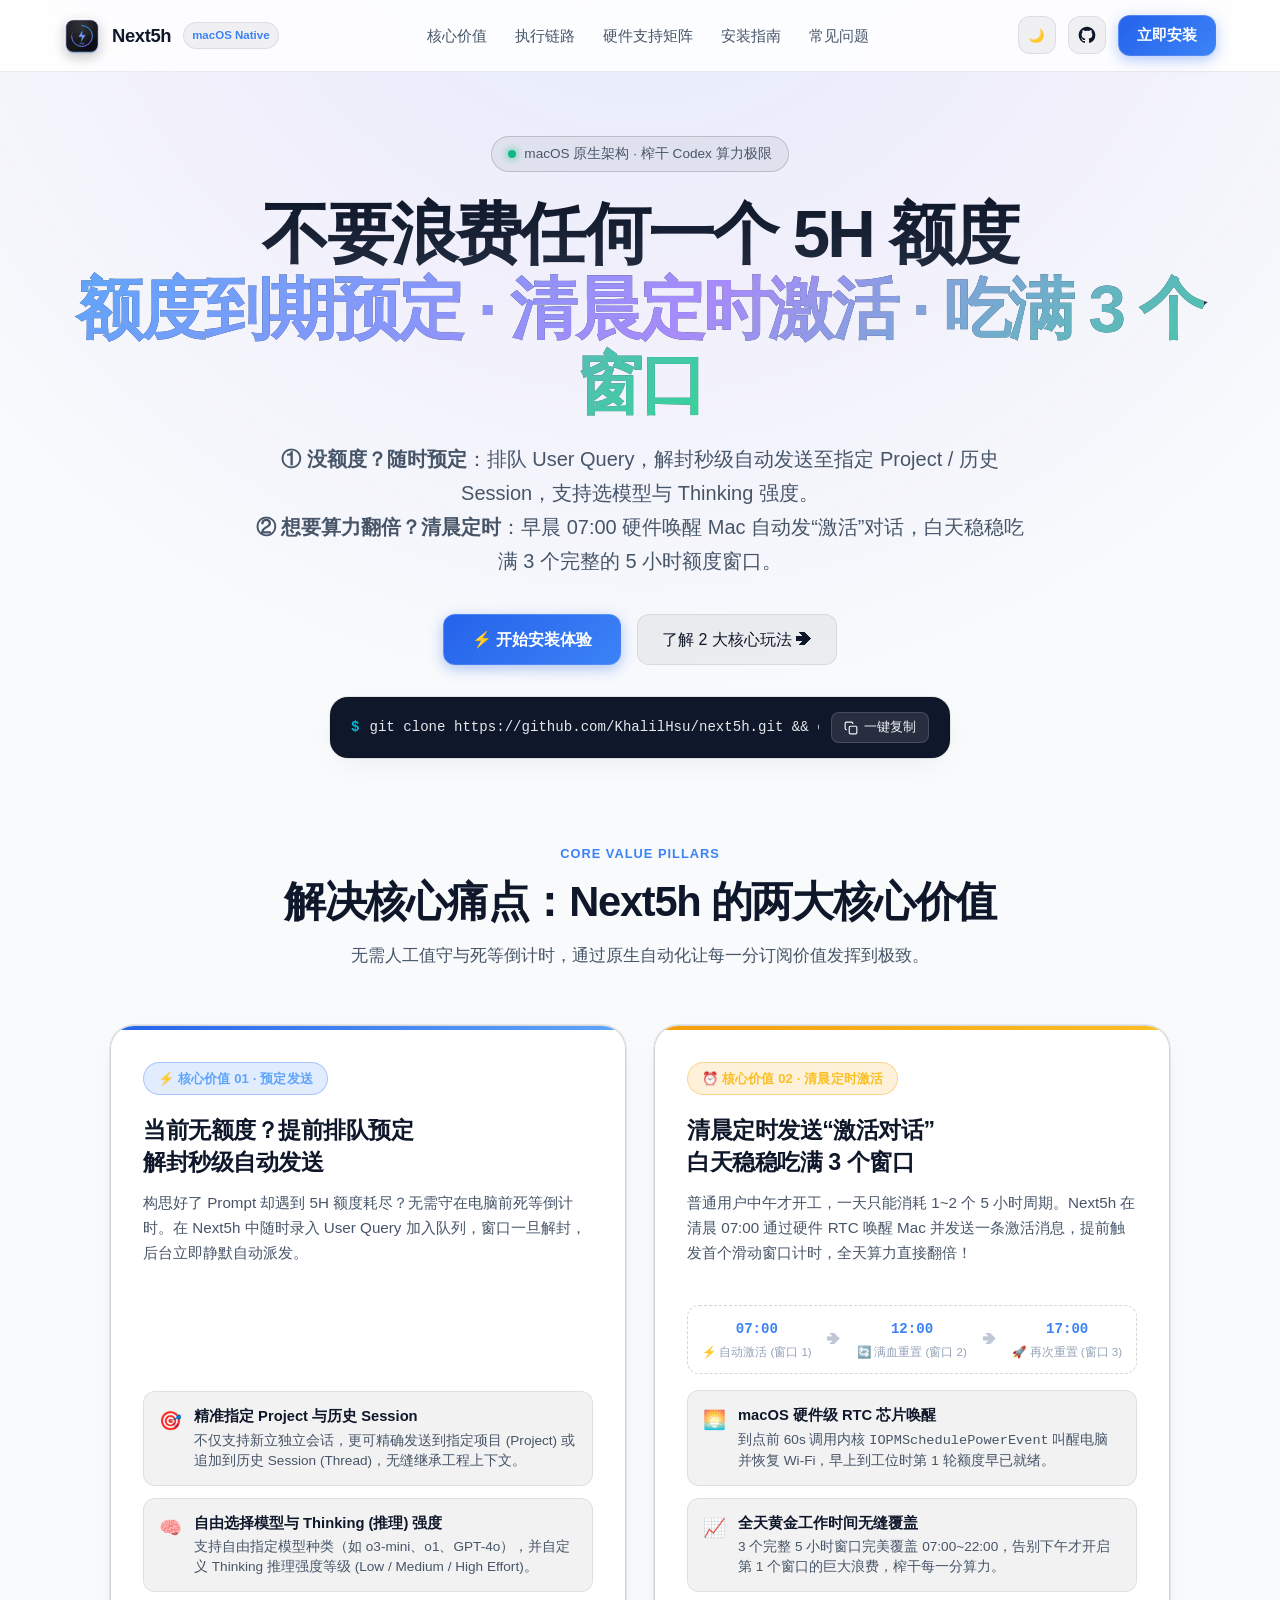
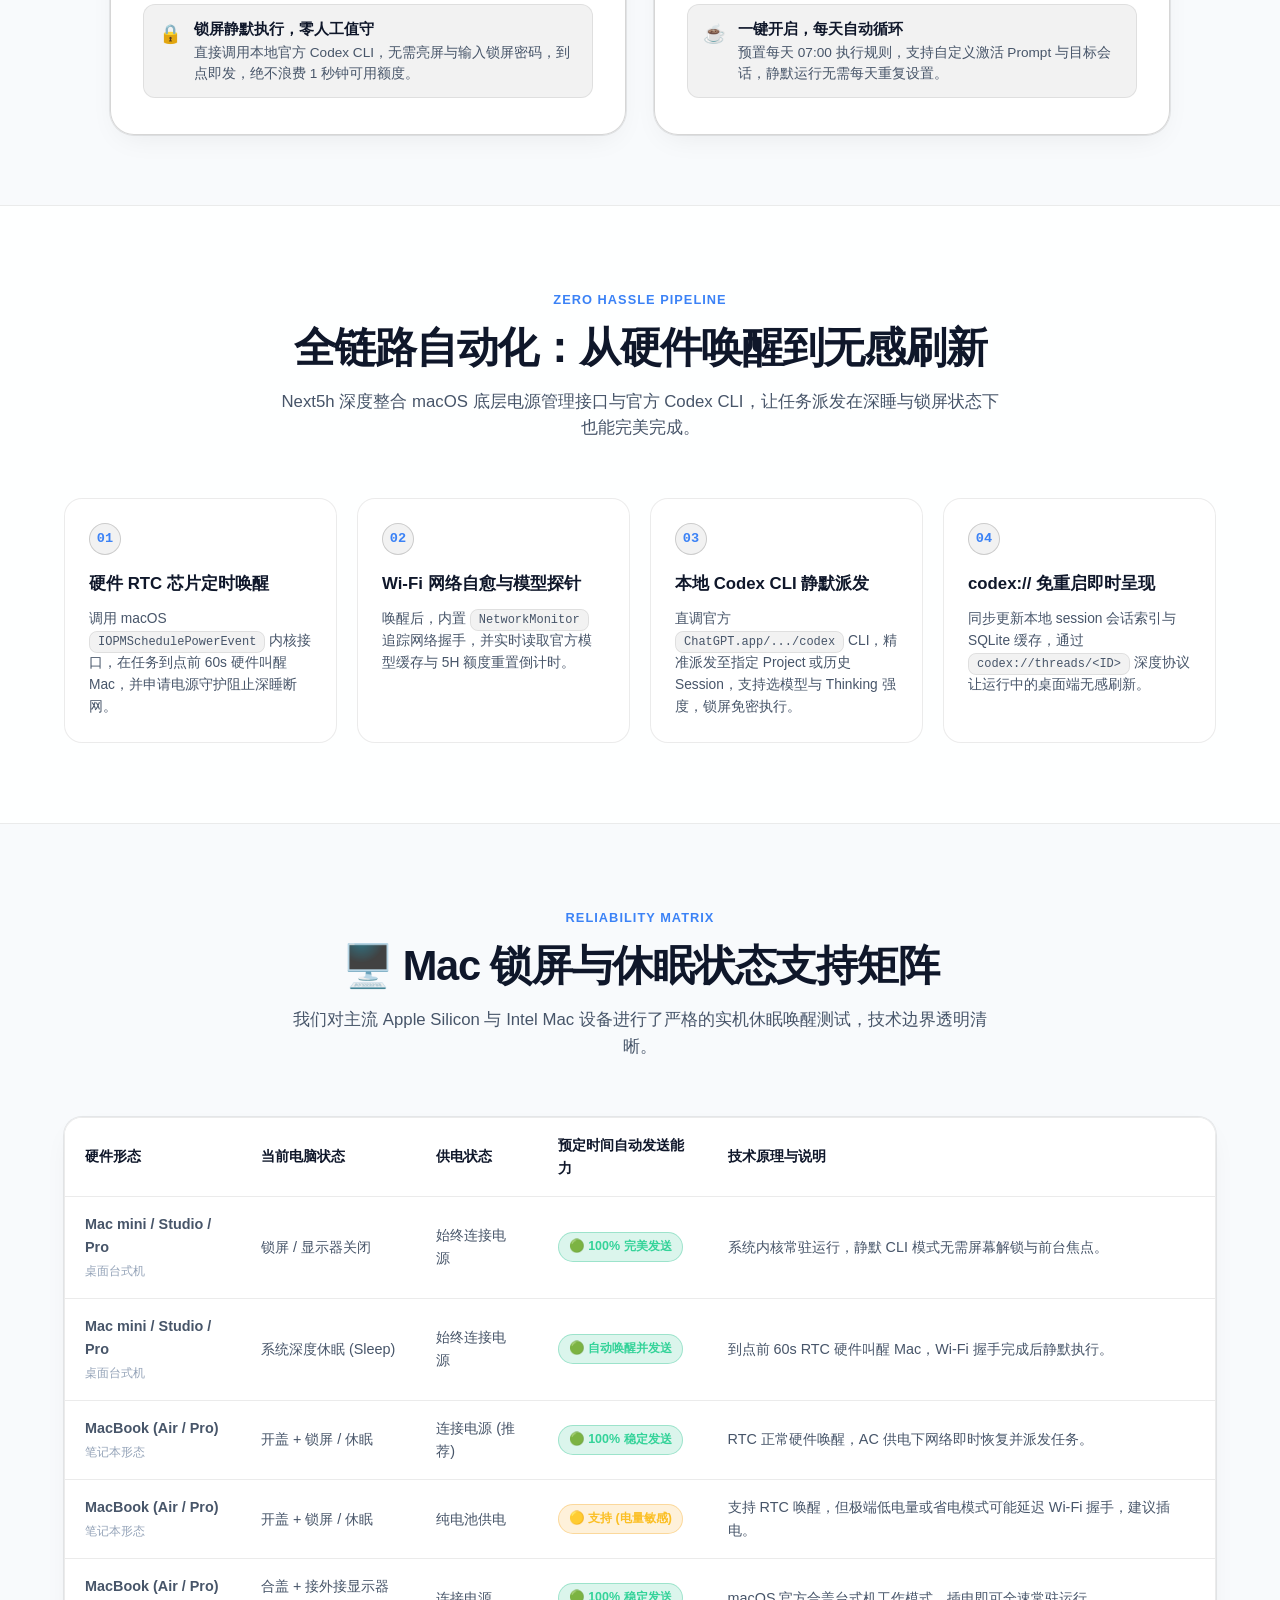
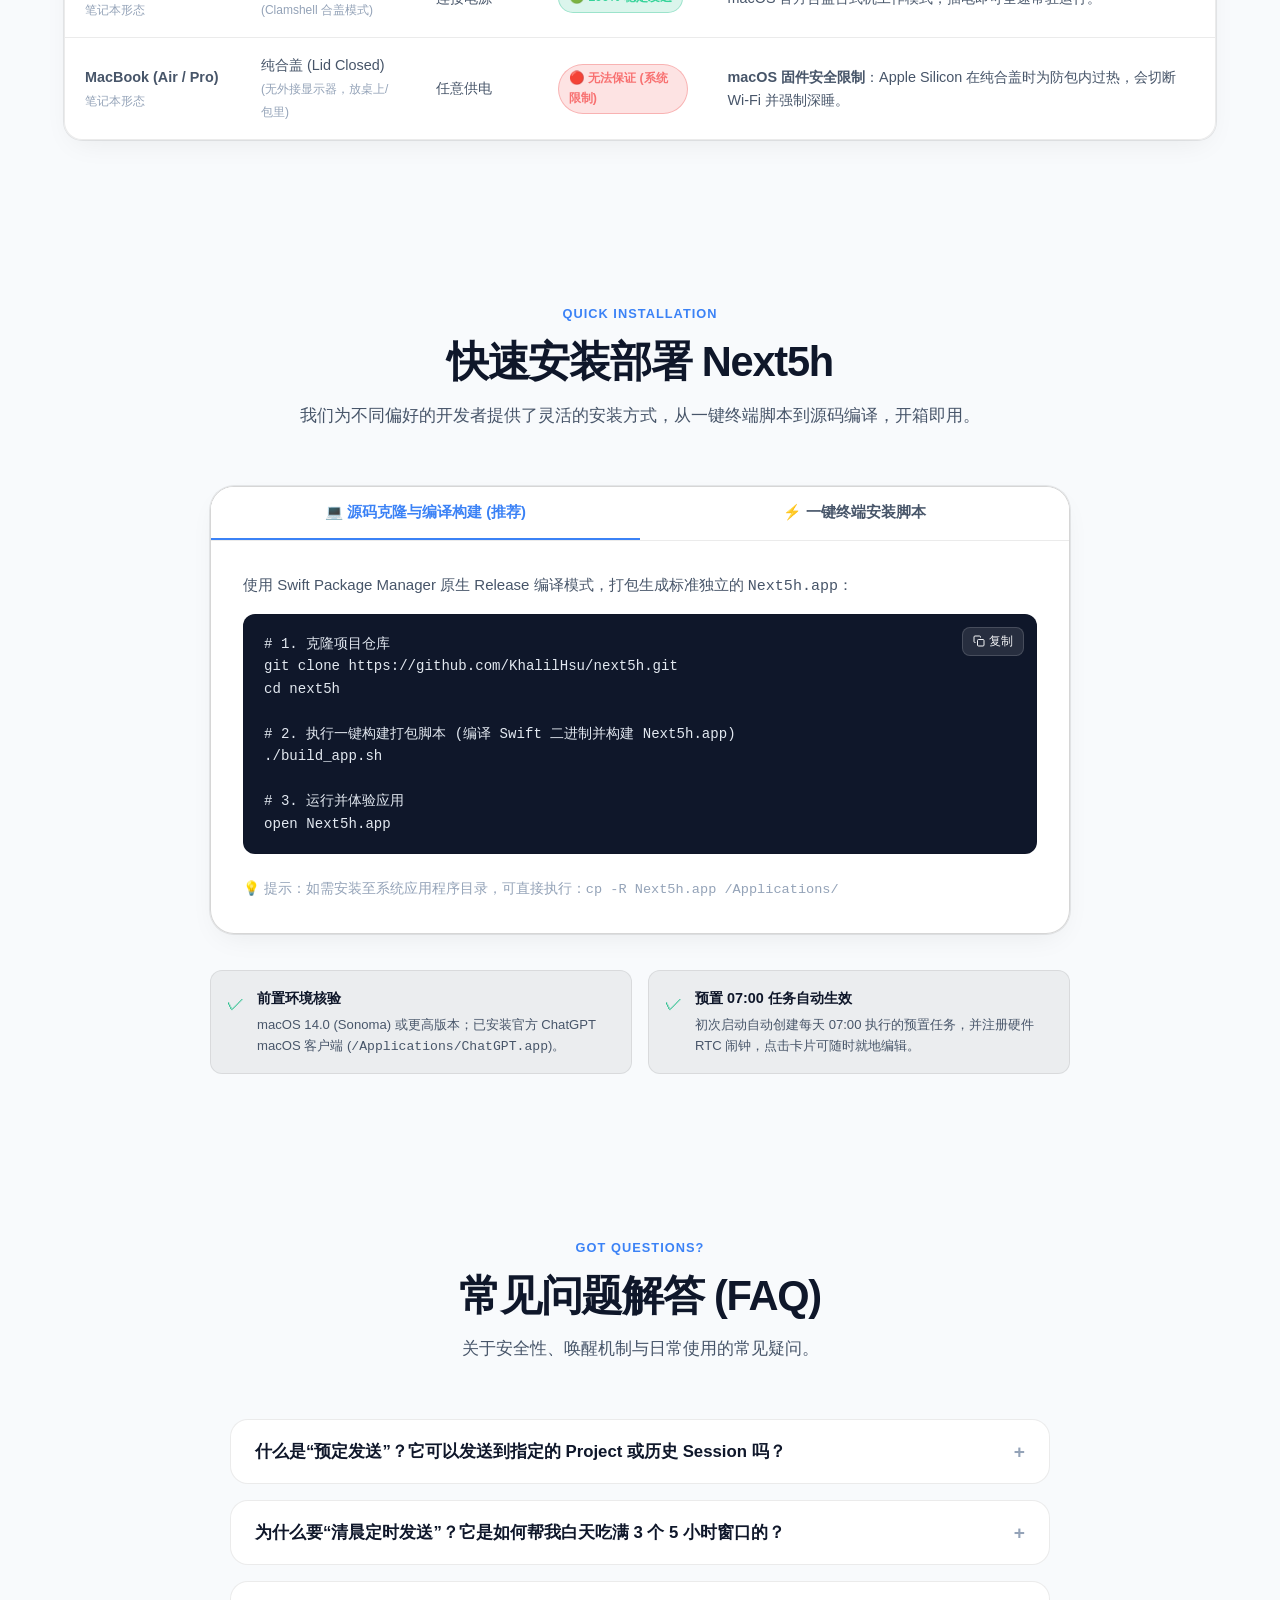
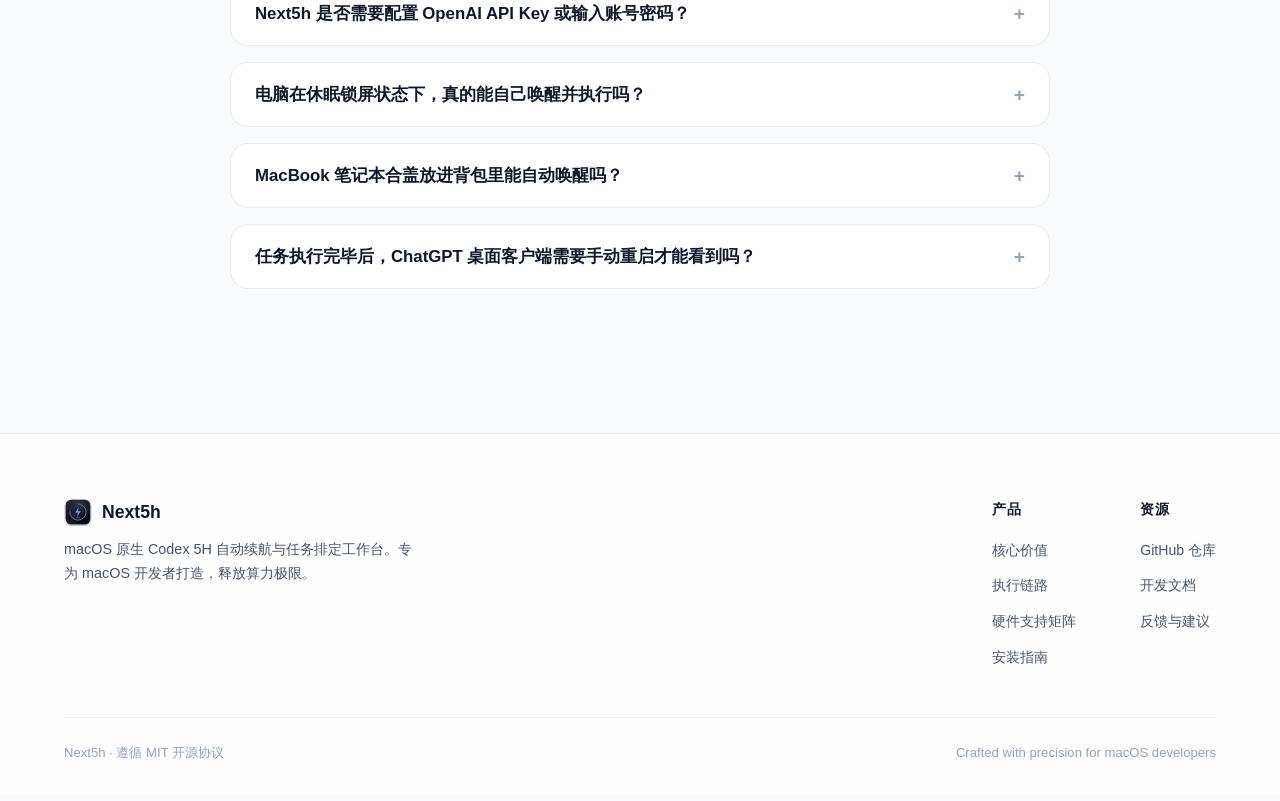
==== commit d3b50d6c: "docs: streamline website landing page focusing on core value propositions" ====
--- a/website/index.html
+++ b/website/index.html
@@ -38,7 +38,7 @@
 
       <nav>
         <ul class="nav-links" id="nav-links">
-          <li><a href="#features" class="nav-link">核心特性</a></li>
+          <li><a href="#core-values" class="nav-link">核心价值</a></li>
           <li><a href="#pipeline" class="nav-link">执行链路</a></li>
           <li><a href="#matrix" class="nav-link">硬件支持矩阵</a></li>
           <li><a href="#install" class="nav-link">安装指南</a></li>
@@ -68,24 +68,25 @@
     <div class="container">
       <div class="hero-pill">
         <span class="hero-pill-pulse"></span>
-        <span>macOS 原生架构 · 告别 5H 额度浪费与夜间中断</span>
+        <span>macOS 原生架构 · 榨干 Codex 算力极限</span>
       </div>
 
       <h1 class="hero-title">
-        macOS 原生 Codex 5H<br>
-        <span class="hero-title-highlight">自动续航与任务排定工作台</span>
+        不要浪费任何一个 5H 额度<br>
+        <span class="hero-title-highlight">额度到期预定 · 清晨定时激活 · 吃满 3 个窗口</span>
       </h1>
 
       <p class="hero-subtitle">
-        在 5H 额度解封或清晨指定时间，通过 macOS 内核 RTC 芯片自动唤醒 Mac，在后台静默调用官方本地 Codex CLI 派发代码任务。无论 Plus 额度救火还是 Pro 无人值守流水线，算力永不停歇。
+        <strong>① 没额度？随时预定</strong>：排队 User Query，解封秒级自动发送至指定 Project / 历史 Session，支持选模型与 Thinking 强度。<br>
+        <strong>② 想要算力翻倍？清晨定时</strong>：早晨 07:00 硬件唤醒 Mac 自动发“激活”对话，白天稳稳吃满 3 个完整的 5 小时额度窗口。
       </p>
 
       <div class="hero-cta-group">
         <a href="#install" class="btn-primary" style="padding: 12px 28px; font-size: 1rem;">
           <span>⚡️ 开始安装体验</span>
         </a>
-        <a href="#features" class="btn-secondary" style="padding: 12px 24px; font-size: 1rem;">
-          <span>深入了解架构 ➔</span>
+        <a href="#core-values" class="btn-secondary" style="padding: 12px 24px; font-size: 1rem;">
+          <span>了解 2 大核心玩法 ➔</span>
         </a>
       </div>
 
@@ -103,110 +104,103 @@
           <span>一键复制</span>
         </button>
       </div>
-
-      <!-- Live Simulator Preview -->
-      <div class="simulator-container" id="sim-container" data-sim-mode="plus">
-        <!-- macOS Menu Bar Simulator -->
-        <div class="simulator-mac-bar">
-          <div class="mac-bar-left">
-            <span class="mac-apple-logo"></span>
-            <span class="mac-app-title">Next5h</span>
-            <span>文件</span>
-            <span>编辑</span>
-            <span>任务</span>
-            <span>帮助</span>
-          </div>
-          <div class="mac-bar-right">
-            <span>Wi-Fi 🟢</span>
-            <span>100% 🔋</span>
-            <span>07:00</span>
-            <!-- 28pt Capsule Trigger -->
-            <div class="capsule-trigger" id="sim-capsule-trigger" title="点击查看 Next5h 状态栏菜单">
-              <span class="capsule-row-top" id="sim-capsule-top">5H: 82%</span>
-              <span class="capsule-row-bottom" id="sim-capsule-bottom">周: 65%</span>
+    </div>
+  </section>
+
+  <!-- Core Values Showcase Section -->
+  <section class="section core-values-section" id="core-values">
+    <div class="container">
+      <div class="section-header">
+        <span class="section-tag">Core Value Pillars</span>
+        <h2 class="section-title">解决核心痛点：Next5h 的两大核心价值</h2>
+        <p class="section-desc">
+          无需人工值守与死等倒计时，通过原生自动化让每一分订阅价值发挥到极致。
+        </p>
+      </div>
+
+      <div class="core-values-grid">
+        <!-- Pillar 1: Queued Dispatch -->
+        <div class="core-value-card card-blue">
+          <div class="core-value-badge badge-pill-blue">⚡️ 核心价值 01 · 预定发送</div>
+          <h3 class="core-value-title">当前无额度？提前排队预定<br>解封秒级自动发送</h3>
+          <p class="core-value-summary">
+            构思好了 Prompt 却遇到 5H 额度耗尽？无需守在电脑前死等倒计时。在 Next5h 中随时录入 User Query 加入队列，窗口一旦解封，后台立即静默自动派发。
+          </p>
+
+          <ul class="core-value-features">
+            <li class="core-value-item">
+              <div class="core-value-item-icon">🎯</div>
+              <div class="core-value-item-text">
+                <strong>精准指定 Project 与历史 Session</strong>
+                <p>不仅支持新立独立会话，更可精确发送到指定项目 (Project) 或追加到历史 Session (Thread)，无缝继承工程上下文。</p>
+              </div>
+            </li>
+            <li class="core-value-item">
+              <div class="core-value-item-icon">🧠</div>
+              <div class="core-value-item-text">
+                <strong>自由选择模型与 Thinking (推理) 强度</strong>
+                <p>支持自由指定模型种类（如 o3-mini、o1、GPT-4o），并自定义 Thinking 推理强度等级 (Low / Medium / High Effort)。</p>
+              </div>
+            </li>
+            <li class="core-value-item">
+              <div class="core-value-item-icon">🔒</div>
+              <div class="core-value-item-text">
+                <strong>锁屏静默执行，零人工值守</strong>
+                <p>直接调用本地官方 Codex CLI，无需亮屏与输入锁屏密码，到点即发，绝不浪费 1 秒钟可用额度。</p>
+              </div>
+            </li>
+          </ul>
+        </div>
+
+        <!-- Pillar 2: Morning Scheduled Wakeup -->
+        <div class="core-value-card card-amber">
+          <div class="core-value-badge badge-pill-amber">⏰ 核心价值 02 · 清晨定时激活</div>
+          <h3 class="core-value-title">清晨定时发送“激活对话”<br>白天稳稳吃满 3 个窗口</h3>
+          <p class="core-value-summary">
+            普通用户中午才开工，一天只能消耗 1~2 个 5 小时周期。Next5h 在清晨 07:00 通过硬件 RTC 唤醒 Mac 并发送一条激活消息，提前触发首个滑动窗口计时，全天算力直接翻倍！
+          </p>
+
+          <!-- 3-Window Maximization Timeline Widget -->
+          <div class="window-timeline">
+            <div class="timeline-slot">
+              <span class="timeline-time">07:00</span>
+              <span class="timeline-label">⚡️ 自动激活 (窗口 1)</span>
             </div>
-          </div>
-        </div>
-
-        <!-- Simulated Menu Bar Dropdown -->
-        <div class="simulated-menu-dropdown" id="sim-dropdown">
-          <div class="menu-item" style="font-weight: 700;">
-            <span id="sim-menu-header">ChatGPT Plus · 5H 自动续航模式</span>
-          </div>
-          <div class="menu-divider"></div>
-          <div class="menu-item">
-            <span>🖥️ 打开 Next5h 工作台</span>
-            <span class="menu-shortcut">⌘O</span>
-          </div>
-          <div class="menu-item">
-            <span id="sim-menu-item1">⏱️ 5H 额度解封自动发送：已开启</span>
-          </div>
-          <div class="menu-item">
-            <span id="sim-menu-item2">⏰ 下次硬件唤醒：明天 07:00</span>
-          </div>
-          <div class="menu-divider"></div>
-          <div class="menu-item">
-            <span>🔄 立即刷新状态</span>
-            <span class="menu-shortcut">⌘R</span>
-          </div>
-          <div class="menu-item">
-            <span>退出 Next5h</span>
-            <span class="menu-shortcut">⌘Q</span>
-          </div>
-        </div>
-
-        <!-- Simulator Content -->
-        <div class="simulator-body">
-          <div class="simulator-controls">
-            <div class="mode-toggle-group">
-              <button class="mode-btn active" id="sim-btn-plus">Plus 模式 (双额度胶囊)</button>
-              <button class="mode-btn" id="sim-btn-pro">Pro 模式 (尊享/流水线)</button>
+            <div class="timeline-arrow">➔</div>
+            <div class="timeline-slot">
+              <span class="timeline-time">12:00</span>
+              <span class="timeline-label">🔄 满血重置 (窗口 2)</span>
             </div>
-            <button class="sim-action-btn" id="sim-btn-dispatch">
-              <span>⚡️ 模拟测试任务触发与静默派发</span>
-            </button>
-          </div>
-
-          <!-- Dashboard Cards Mockup -->
-          <div class="sim-dashboard">
-            <!-- Card 1 -->
-            <div class="sim-card">
-              <div class="sim-card-header">
-                <span class="sim-card-title" id="sim-c1-title"><span>⚡️</span> 5 小时滑动窗口 (5H Quota)</span>
-                <span class="sim-badge badge-blue" id="sim-c1-badge">监控中</span>
+            <div class="timeline-arrow">➔</div>
+            <div class="timeline-slot">
+              <span class="timeline-time">17:00</span>
+              <span class="timeline-label">🚀 再次重置 (窗口 3)</span>
+            </div>
+          </div>
+
+          <ul class="core-value-features" style="margin-top: 16px;">
+            <li class="core-value-item">
+              <div class="core-value-item-icon">🌅</div>
+              <div class="core-value-item-text">
+                <strong>macOS 硬件级 RTC 芯片唤醒</strong>
+                <p>到点前 60s 调用内核 <code>IOPMSchedulePowerEvent</code> 叫醒电脑并恢复 Wi-Fi，早上到工位时第 1 轮额度早已就绪。</p>
               </div>
-              <div class="sim-metric-val" id="sim-c1-val">82%</div>
-              <div class="sim-card-footer" style="margin-bottom: 6px;">
-                <span id="sim-c1-sub">剩余可用额度</span>
+            </li>
+            <li class="core-value-item">
+              <div class="core-value-item-icon">📈</div>
+              <div class="core-value-item-text">
+                <strong>全天黄金工作时间无缝覆盖</strong>
+                <p>3 个完整 5 小时窗口完美覆盖 07:00~22:00，告别下午才开启第 1 个窗口的巨大浪费，榨干每一分算力。</p>
               </div>
-              <div class="sim-progress-bar">
-                <div class="sim-progress-fill fill-blue" id="sim-c1-fill" style="width: 82%;"></div>
+            </li>
+            <li class="core-value-item">
+              <div class="core-value-item-icon">☕️</div>
+              <div class="core-value-item-text">
+                <strong>一键开启，每天自动循环</strong>
+                <p>预置每天 07:00 执行规则，支持自定义激活 Prompt 与目标会话，静默运行无需每天重复设置。</p>
               </div>
-              <div class="sim-card-footer">
-                <span id="sim-c1-foot-left">重置倒计时: 01:24:18</span>
-                <span id="sim-c1-foot-right">策略: 额度解封自动唤醒</span>
-              </div>
-            </div>
-
-            <!-- Card 2 -->
-            <div class="sim-card">
-              <div class="sim-card-header">
-                <span class="sim-card-title" id="sim-c2-title"><span>📊</span> 7 天周周期限额 (Weekly Quota)</span>
-                <span class="sim-badge badge-green" id="sim-c2-badge">充裕</span>
-              </div>
-              <div class="sim-metric-val" id="sim-c2-val">65%</div>
-              <div class="sim-card-footer" style="margin-bottom: 6px;">
-                <span id="sim-c2-sub">周限额剩余可用</span>
-              </div>
-              <div class="sim-progress-bar">
-                <div class="sim-progress-fill fill-green" id="sim-c2-fill" style="width: 65%;"></div>
-              </div>
-              <div class="sim-card-footer">
-                <span id="sim-c2-foot-left">周重置时间: 周日 23:59</span>
-                <span id="sim-c2-foot-right">排定任务: 1 个待触发</span>
-              </div>
-            </div>
-          </div>
+            </li>
+          </ul>
         </div>
       </div>
     </div>
@@ -219,7 +213,7 @@
         <span class="section-tag">Zero Hassle Pipeline</span>
         <h2 class="section-title">全链路自动化：从硬件唤醒到无感刷新</h2>
         <p class="section-desc">
-          Next5h 深度整合 macOS 底层内核电源管理接口与官方 Codex CLI，让任务派发在深睡与锁屏状态下也能完美完成。
+          Next5h 深度整合 macOS 底层电源管理接口与官方 Codex CLI，让任务派发在深睡与锁屏状态下也能完美完成。
         </p>
       </div>
 
@@ -228,15 +222,15 @@
           <div class="step-number">01</div>
           <h3 class="step-title">硬件 RTC 芯片定时唤醒</h3>
           <p class="step-desc">
-            调用 macOS <code class="tech-tag">IOPMSchedulePowerEvent</code> 内核接口，在任务到点前 60s 准时硬件叫醒 Mac，并申请阻止深睡断网断电。
+            调用 macOS <code class="tech-tag">IOPMSchedulePowerEvent</code> 内核接口，在任务到点前 60s 硬件叫醒 Mac，并申请电源守护阻止深睡断网。
           </p>
         </div>
 
         <div class="step-card">
           <div class="step-number">02</div>
-          <h3 class="step-title">Wi-Fi 网络自愈与握手</h3>
+          <h3 class="step-title">Wi-Fi 网络自愈与模型探针</h3>
           <p class="step-desc">
-            唤醒后，内置的 <code class="tech-tag">NetworkMonitor</code> 自动追踪网络链路，确保 Wi-Fi 成功握手并检测官方模型缓存。
+            唤醒后，内置 <code class="tech-tag">NetworkMonitor</code> 追踪网络握手，并实时读取官方模型缓存与 5H 额度重置倒计时。
           </p>
         </div>
 
@@ -244,113 +238,16 @@
           <div class="step-number">03</div>
           <h3 class="step-title">本地 Codex CLI 静默派发</h3>
           <p class="step-desc">
-            直接调用官方 <code class="tech-tag">ChatGPT.app/.../codex</code> CLI 原生执行，无需屏幕解锁与密码输入，锁屏下安全完成。
+            直调官方 <code class="tech-tag">ChatGPT.app/.../codex</code> CLI，精准派发至指定 Project 或历史 Session，支持选模型与 Thinking 强度，锁屏免密执行。
           </p>
         </div>
 
         <div class="step-card">
           <div class="step-number">04</div>
-          <h3 class="step-title">codex:// 免重启即时刷新</h3>
+          <h3 class="step-title">codex:// 免重启即时呈现</h3>
           <p class="step-desc">
-            同步更新本地 session 会话索引，通过 <code class="tech-tag">codex://threads/&lt;ID&gt;</code> 深度协议让运行中的窗口即时刷新。
-          </p>
-        </div>
-      </div>
-    </div>
-  </section>
-
-  <!-- Features Grid -->
-  <section class="section" id="features">
-    <div class="container">
-      <div class="section-header">
-        <span class="section-tag">Native Engineering</span>
-        <h2 class="section-title">为 macOS 开发者打造的 6 大技术亮点</h2>
-        <p class="section-desc">摒弃粗糙的网页自动化与按键模拟，打造原汁原味的 macOS 生产力神器。</p>
-      </div>
-
-      <div class="features-grid">
-        <!-- Feature 1 -->
-        <div class="feature-card">
-          <div class="feature-icon-box icon-blue">⚡️</div>
-          <h3 class="feature-title">真实本地 Codex CLI 派发链路</h3>
-          <p class="feature-body">
-            直连 macOS 官方客户端内部的 原生 CLI 执行。支持新立独立会话 (<code>exec</code>) 与历史会话追加 (<code>queue</code>)，任务无需等待前台唤醒。
-          </p>
-          <div class="feature-tags">
-            <span class="tech-tag">CLI Native</span>
-            <span class="tech-tag">codex:// Protocol</span>
-            <span class="tech-tag">Zero Restart</span>
-          </div>
-        </div>
-
-        <!-- Feature 2 -->
-        <div class="feature-card">
-          <div class="feature-icon-box icon-purple">⏰</div>
-          <h3 class="feature-title">硬件级 RTC 芯片定时唤醒</h3>
-          <p class="feature-body">
-            基于 Apple 官方 <code>IOPMSchedulePowerEvent</code> 硬件闹钟接口，在设定时间（如每天 07:00）自动唤醒 Mac，搭配电源守护阻止系统休眠。
-          </p>
-          <div class="feature-tags">
-            <span class="tech-tag">IOPM Kernel API</span>
-            <span class="tech-tag">PowerGuardian</span>
-            <span class="tech-tag">Network Handshake</span>
-          </div>
-        </div>
-
-        <!-- Feature 3 -->
-        <div class="feature-card">
-          <div class="feature-icon-box icon-cyan">🔄</div>
-          <h3 class="feature-title">动态模型目录引擎</h3>
-          <p class="feature-body">
-            抛弃写死 Enum，通过 <code>DispatchSourceFileSystemObject</code> 实时监听 <code>~/.codex/models_cache.json</code>，自动适配官方模型上下架与推理强度等级。
-          </p>
-          <div class="feature-tags">
-            <span class="tech-tag">DispatchSource</span>
-            <span class="tech-tag">Auto Migration</span>
-            <span class="tech-tag">Reasoning Effort</span>
-          </div>
-        </div>
-
-        <!-- Feature 4 -->
-        <div class="feature-card">
-          <div class="feature-icon-box icon-green">📌</div>
-          <h3 class="feature-title">28pt 极窄微胶囊与后台常驻</h3>
-          <p class="feature-body">
-            顶部状态栏仅占用 28pt 单系统图标宽度，上下双层微胶囊精准展示 5H 与周额度。关闭主窗口后自动隐藏 Dock 图标，安静常驻菜单栏。
-          </p>
-          <div class="feature-tags">
-            <span class="tech-tag">28pt Micro-Capsule</span>
-            <span class="tech-tag">NSStatusItem</span>
-            <span class="tech-tag">Dock Auto-Hide</span>
-          </div>
-        </div>
-
-        <!-- Feature 5 -->
-        <div class="feature-card">
-          <div class="feature-icon-box icon-amber">👑</div>
-          <h3 class="feature-title">Plus &amp; Pro 双用户全场景适配</h3>
-          <p class="feature-body">
-            Plus 用户专注 5H 额度解封自动唤醒与清晨救火；Pro 用户全面升级为“无人值守自动化流水线”，免受 5H 约束，专项监控 o1-pro 深度算力池。
-          </p>
-          <div class="feature-tags">
-            <span class="tech-tag">Pro Adaptation</span>
-            <span class="tech-tag">Task Chaining</span>
-            <span class="tech-tag">Weekly Quota</span>
-          </div>
-        </div>
-
-        <!-- Feature 6 -->
-        <div class="feature-card">
-          <div class="feature-icon-box icon-rose">🔒</div>
-          <h3 class="feature-title">全场景锁屏静默执行</h3>
-          <p class="feature-body">
-            默认采用静默后台 CLI 模式，在 macOS 锁屏、显示器关闭状态下直接执行，完全无需屏幕解锁与密码输入，隐私与稳定性兼备。
-          </p>
-          <div class="feature-tags">
-            <span class="tech-tag">Silent Daemon</span>
-            <span class="tech-tag">Lock Screen Safe</span>
-            <span class="tech-tag">No Password Needed</span>
-          </div>
+            同步更新本地 session 会话索引与 SQLite 缓存，通过 <code class="tech-tag">codex://threads/&lt;ID&gt;</code> 深度协议让运行中的桌面端无感刷新。
+          </p>
         </div>
       </div>
     </div>
@@ -432,9 +329,9 @@
     <div class="container">
       <div class="section-header">
         <span class="section-tag">Quick Installation</span>
-        <h2 class="section-title">简单 3 步，轻松部署 Next5h</h2>
+        <h2 class="section-title">快速安装部署 Next5h</h2>
         <p class="section-desc">
-          我们为不同偏好的开发者提供了灵活的安装方式，从一键脚本到源码编译，开箱即用。
+          我们为不同偏好的开发者提供了灵活的安装方式，从一键终端脚本到源码编译，开箱即用。
         </p>
       </div>
 
@@ -445,9 +342,6 @@
           </button>
           <button class="install-tab-btn" data-tab="tab-script">
             <span>⚡️ 一键终端安装脚本</span>
-          </button>
-          <button class="install-tab-btn" data-tab="tab-app">
-            <span>📦 独立应用包运行</span>
           </button>
         </div>
 
@@ -489,24 +383,6 @@
             <pre><code id="code-script">/bin/bash -c "$(curl -fsSL https://raw.githubusercontent.com/KhalilHsu/next5h/main/build_app.sh)"</code></pre>
           </div>
         </div>
-
-        <!-- Tab 3: Pre-built App -->
-        <div class="install-content-panel" id="tab-app">
-          <p style="color: var(--text-secondary); margin-bottom: 12px; font-size: 0.94rem;">
-            如果本地已有项目构建产物，可直接通过 Finder 或终端唤起已打包好的 <code>Next5h.app</code>：
-          </p>
-          <div class="code-block">
-            <button class="code-copy-btn" data-copy-target="code-app">
-              <svg width="12" height="12" viewBox="0 0 24 24" fill="none" stroke="currentColor" stroke-width="2"><rect x="9" y="9" width="13" height="13" rx="2" ry="2"></rect><path d="M5 15H4a2 2 0 0 1-2-2V4a2 2 0 0 1 2-2h9a2 2 0 0 1 2 2v1"></path></svg>
-              <span>复制</span>
-            </button>
-            <pre><code id="code-app"># 直接启动根目录下的编译交付物
-open Next5h.app
-
-# 检查 Next5h 进程是否常驻
-pgrep -fl Next5h</code></pre>
-          </div>
-        </div>
       </div>
 
       <!-- Checklist & First Run Steps -->
@@ -526,14 +402,6 @@
             <div class="checklist-desc">初次启动自动创建每天 07:00 执行的预置任务，并注册硬件 RTC 闹钟，点击卡片可随时就地编辑。</div>
           </div>
         </div>
-
-        <div class="checklist-item">
-          <div class="checklist-icon">✓</div>
-          <div>
-            <div class="checklist-title">关闭窗口安心常驻</div>
-            <div class="checklist-desc">点击窗口左上角关闭按钮，Dock 栏图标自动隐藏，28pt 极窄微胶囊常驻顶部状态栏。</div>
-          </div>
-        </div>
       </div>
     </div>
   </section>
@@ -550,6 +418,26 @@
       <div class="faq-list">
         <div class="faq-item">
           <button class="faq-question">
+            <span>什么是“预定发送”？它可以发送到指定的 Project 或历史 Session 吗？</span>
+            <span class="faq-toggle-icon">+</span>
+          </button>
+          <div class="faq-answer">
+            <strong>完全支持。</strong> 当当前 5 小时窗口额度耗尽时，你无需守在电脑前死等倒计时。直接在 Next5h 中录入想发送的 User Query 加入预定队列。5H 窗口解封瞬间，后台会自动静默派发。你可以选择创建全新独立会话，也可以精准指定发送到 ChatGPT 中已有的 <strong>Project (项目)</strong> 或追加到<strong>历史 Session (会话 Thread)</strong>，无缝延续代码上下文；并可自由指定模型与 Thinking 推理强度。
+          </div>
+        </div>
+
+        <div class="faq-item">
+          <button class="faq-question">
+            <span>为什么要“清晨定时发送”？它是如何帮我白天吃满 3 个 5 小时窗口的？</span>
+            <span class="faq-toggle-icon">+</span>
+          </button>
+          <div class="faq-answer">
+            <strong>核心在于抢先触发滑动窗口计时。</strong> 官方 5H 额度是从你当天发送“第一条消息”起才开始倒计时 5 小时。如果上午 11 点才发首条消息，一天最多只能消耗 1~2 轮。Next5h 每天清晨 07:00 通过硬件 RTC 唤醒电脑发送激活对话，提前开启第 1 个窗口。这样 <strong>07:00 (窗口1) ➔ 12:00 (窗口2) ➔ 17:00 (窗口3)</strong>，在白天正常工作时间内可以稳稳用满 3 个完整周期，算力价值彻底翻倍！
+          </div>
+        </div>
+
+        <div class="faq-item">
+          <button class="faq-question">
             <span>Next5h 是否需要配置 OpenAI API Key 或输入账号密码？</span>
             <span class="faq-toggle-icon">+</span>
           </button>
@@ -575,16 +463,6 @@
           </button>
           <div class="faq-answer">
             <strong>纯合盖且无外接显示器状态下不建议。</strong> Apple Silicon 固件为了防止电脑在密闭背包中过热造成硬件损害，在纯合盖时会彻底关闭 Wi-Fi 芯片并进入强制低功耗。如果是接了外接显示器并插电的合盖状态（Clamshell Mode），则 100% 完美支持。
-          </div>
-        </div>
-
-        <div class="faq-item">
-          <button class="faq-question">
-            <span>ChatGPT Pro 订阅用户与 Plus 用户使用体验有什么区别？</span>
-            <span class="faq-toggle-icon">+</span>
-          </button>
-          <div class="faq-answer">
-            ChatGPT Pro 用户无 5H 滑动窗口消息上限限制。Next5h 会自动侦测并切换到 Pro 模式，将 28pt 胶囊与监控重心切换为“o1-pro 深度推理算力池”，并将任务调度引擎升级为“无人值守自动化流水线与连续批量派发”。
           </div>
         </div>
 
@@ -619,7 +497,7 @@
           <div class="footer-col">
             <h4>产品</h4>
             <ul>
-              <li><a href="#features">核心特性</a></li>
+              <li><a href="#core-values">核心价值</a></li>
               <li><a href="#pipeline">执行链路</a></li>
               <li><a href="#matrix">硬件支持矩阵</a></li>
               <li><a href="#install">安装指南</a></li>
@@ -646,6 +524,5 @@
 
   <!-- Main JavaScript -->
   <script src="js/main.js"></script>
-  <script src="js/simulator.js"></script>
 </body>
 </html>
--- a/website/css/style.css
+++ b/website/css/style.css
@@ -334,7 +334,7 @@
 /* Hero Terminal Box */
 .hero-install-box {
   max-width: 620px;
-  margin: 0 auto 56px auto;
+  margin: 0 auto;
   background: var(--bg-code);
   border: 1px solid var(--border-medium);
   border-radius: var(--radius-lg);
--- a/website/css/components.css
+++ b/website/css/components.css
@@ -3,300 +3,178 @@
    ========================================================================== */
 
 /* --------------------------------------------------------------------------
-   1. Interactive macOS Menu Bar & 28pt Capsule Simulator
+   1. Two Core Value Pillars Showcase
    -------------------------------------------------------------------------- */
-.simulator-container {
-  max-width: 860px;
+.core-values-section {
+  padding-top: 10px;
+  padding-bottom: 70px;
+}
+
+.core-values-grid {
+  display: grid;
+  grid-template-columns: repeat(2, 1fr);
+  gap: 28px;
+  max-width: 1060px;
   margin: 0 auto;
+}
+
+.core-value-card {
   background: var(--bg-card);
   border: 1px solid var(--border-medium);
   border-radius: var(--radius-xl);
+  padding: 36px 32px;
+  position: relative;
   overflow: hidden;
-  box-shadow: 0 25px 60px -15px rgba(0, 0, 0, 0.4), 0 0 0 1px var(--border-subtle);
-  position: relative;
-}
-
-.simulator-mac-bar {
-  height: 34px;
-  background: rgba(30, 32, 44, 0.9);
-  backdrop-filter: blur(12px);
-  -webkit-backdrop-filter: blur(12px);
-  border-bottom: 1px solid var(--border-subtle);
-  display: flex;
-  align-items: center;
-  justify-content: space-between;
-  padding: 0 16px;
-  font-size: 0.8rem;
-  color: #e2e8f0;
-  user-select: none;
-}
-
-.mac-bar-left {
-  display: flex;
-  align-items: center;
-  gap: 16px;
-  font-weight: 500;
-}
-
-.mac-apple-logo {
+  box-shadow: var(--shadow-card);
+  transition: all var(--transition-normal);
+  display: flex;
+  flex-direction: column;
+}
+
+.core-value-card:hover {
+  transform: translateY(-3px);
+  border-color: var(--border-highlight);
+  box-shadow: var(--shadow-hover);
+}
+
+.core-value-card.card-blue::before {
+  content: '';
+  position: absolute;
+  top: 0;
+  left: 0;
+  right: 0;
+  height: 4px;
+  background: linear-gradient(90deg, #2563eb, #60a5fa);
+}
+
+.core-value-card.card-amber::before {
+  content: '';
+  position: absolute;
+  top: 0;
+  left: 0;
+  right: 0;
+  height: 4px;
+  background: linear-gradient(90deg, #f59e0b, #fbbf24);
+}
+
+.core-value-badge {
+  display: inline-flex;
+  align-items: center;
+  gap: 6px;
+  padding: 5px 14px;
+  border-radius: var(--radius-full);
+  font-size: 0.82rem;
+  font-weight: 700;
+  letter-spacing: 0.01em;
+  margin-bottom: 20px;
+  align-self: flex-start;
+}
+
+.badge-pill-blue {
+  background: rgba(59, 130, 246, 0.15);
+  color: #60a5fa;
+  border: 1px solid rgba(59, 130, 246, 0.35);
+}
+
+.badge-pill-amber {
+  background: rgba(245, 158, 11, 0.15);
+  color: #fbbf24;
+  border: 1px solid rgba(245, 158, 11, 0.35);
+}
+
+.core-value-title {
+  font-size: 1.45rem;
+  font-weight: 800;
+  color: var(--text-primary);
+  line-height: 1.35;
+  margin-bottom: 12px;
+  letter-spacing: -0.02em;
+}
+
+.core-value-summary {
   font-size: 0.95rem;
-  opacity: 0.9;
-}
-
-.mac-app-title {
-  font-weight: 600;
-}
-
-.mac-bar-right {
-  display: flex;
-  align-items: center;
-  gap: 14px;
-}
-
-/* The 28pt Micro Capsule in macOS Menu Bar */
-.capsule-trigger {
-  width: 32px;
-  height: 26px;
-  background: rgba(0, 0, 0, 0.45);
-  border: 1px solid rgba(255, 255, 255, 0.18);
-  border-radius: 6px;
+  color: var(--text-secondary);
+  line-height: 1.65;
+  margin-bottom: 24px;
+}
+
+.core-value-features {
+  list-style: none;
   display: flex;
   flex-direction: column;
-  align-items: center;
-  justify-content: center;
-  cursor: pointer;
-  padding: 2px 0;
-  transition: all var(--transition-fast);
-  position: relative;
-}
-
-.capsule-trigger:hover, .capsule-trigger.active {
-  background: rgba(59, 130, 246, 0.3);
-  border-color: rgba(96, 165, 250, 0.6);
-  box-shadow: 0 0 10px rgba(59, 130, 246, 0.4);
-}
-
-.capsule-row-top {
-  font-family: var(--font-mono);
-  font-size: 0.58rem;
-  font-weight: 800;
-  line-height: 1;
-  color: #60a5fa;
-  letter-spacing: -0.02em;
-}
-
-.capsule-row-bottom {
-  font-family: var(--font-mono);
-  font-size: 0.55rem;
-  font-weight: 700;
-  line-height: 1;
-  color: #94a3b8;
-  margin-top: 2px;
-}
-
-/* Pro variation of the capsule */
-.simulator-container[data-sim-mode="pro"] .capsule-row-top {
-  color: #34d399;
-  font-weight: 900;
-}
-
-.simulator-container[data-sim-mode="pro"] .capsule-row-bottom {
-  color: #60a5fa;
-}
-
-/* Simulated Menu Dropdown */
-.simulated-menu-dropdown {
-  position: absolute;
-  top: 40px;
-  right: 16px;
-  width: 330px;
-  background: rgba(22, 25, 37, 0.95);
-  backdrop-filter: blur(24px);
-  -webkit-backdrop-filter: blur(24px);
-  border: 1px solid rgba(255, 255, 255, 0.15);
-  border-radius: var(--radius-md);
-  box-shadow: 0 20px 40px rgba(0, 0, 0, 0.6);
-  padding: 8px;
-  z-index: 50;
-  display: none;
-  text-align: left;
-}
-
-.simulated-menu-dropdown.show {
-  display: block;
-  animation: fadeInDown 0.15s cubic-bezier(0.16, 1, 0.3, 1);
-}
-
-@keyframes fadeInDown {
-  from { opacity: 0; transform: translateY(-6px); }
-  to { opacity: 1; transform: translateY(0); }
-}
-
-.menu-item {
-  padding: 8px 12px;
-  border-radius: 6px;
-  font-size: 0.84rem;
-  color: #e2e8f0;
-  display: flex;
-  align-items: center;
-  justify-content: space-between;
-  cursor: pointer;
-  transition: background var(--transition-fast);
-}
-
-.menu-item:hover {
-  background: rgba(59, 130, 246, 0.3);
-  color: #ffffff;
-}
-
-.menu-divider {
-  height: 1px;
-  background: rgba(255, 255, 255, 0.1);
-  margin: 6px 0;
-}
-
-.menu-shortcut {
-  font-size: 0.72rem;
-  color: #94a3b8;
-  font-family: var(--font-mono);
-}
-
-/* Simulator Canvas / Content Area */
-.simulator-body {
-  padding: 32px 28px;
-  background: linear-gradient(180deg, rgba(14, 16, 25, 0.5) 0%, rgba(10, 11, 18, 0.9) 100%);
-}
-
-.simulator-controls {
-  display: flex;
-  align-items: center;
-  justify-content: space-between;
-  margin-bottom: 24px;
-  flex-wrap: wrap;
-  gap: 16px;
-}
-
-.mode-toggle-group {
-  display: inline-flex;
+  gap: 12px;
+  margin-top: auto;
+}
+
+.core-value-item {
+  display: flex;
+  align-items: flex-start;
+  gap: 12px;
   background: var(--bg-pill);
   border: 1px solid var(--border-subtle);
-  border-radius: var(--radius-full);
-  padding: 4px;
-}
-
-.mode-btn {
-  padding: 6px 16px;
-  border-radius: var(--radius-full);
-  border: none;
-  background: transparent;
-  color: var(--text-secondary);
-  font-size: 0.82rem;
-  font-weight: 600;
-  cursor: pointer;
-  transition: all var(--transition-fast);
-}
-
-.mode-btn.active {
-  background: var(--accent-primary);
-  color: #ffffff;
-  box-shadow: 0 2px 8px rgba(59, 130, 246, 0.4);
-}
-
-.sim-action-btn {
-  display: inline-flex;
-  align-items: center;
-  gap: 6px;
-  padding: 7px 14px;
-  font-size: 0.82rem;
-  font-weight: 600;
-  background: rgba(16, 185, 129, 0.15);
-  color: #34d399;
-  border: 1px solid rgba(16, 185, 129, 0.3);
-  border-radius: var(--radius-sm);
-  cursor: pointer;
-  transition: all var(--transition-fast);
-}
-
-.sim-action-btn:hover {
-  background: rgba(16, 185, 129, 0.25);
-}
-
-/* Dashboard Mockup inside Simulator */
-.sim-dashboard {
-  display: grid;
-  grid-template-columns: 1fr 1fr;
-  gap: 20px;
-}
-
-.sim-card {
-  background: rgba(22, 25, 38, 0.7);
-  border: 1px solid var(--border-subtle);
-  border-radius: var(--radius-lg);
-  padding: 20px;
-  text-align: left;
-}
-
-.sim-card-header {
+  border-radius: var(--radius-md);
+  padding: 13px 15px;
+}
+
+.core-value-item-icon {
+  font-size: 1.15rem;
+  flex-shrink: 0;
+  margin-top: 1px;
+}
+
+.core-value-item-text strong {
+  display: block;
+  font-size: 0.92rem;
+  font-weight: 700;
+  color: var(--text-primary);
+  margin-bottom: 2px;
+}
+
+.core-value-item-text p {
+  font-size: 0.85rem;
+  color: var(--text-secondary);
+  line-height: 1.5;
+  margin: 0;
+}
+
+/* 3-Window Maximization Timeline Widget */
+.window-timeline {
   display: flex;
   align-items: center;
   justify-content: space-between;
-  margin-bottom: 14px;
-}
-
-.sim-card-title {
+  background: var(--bg-surface-elevated);
+  border: 1px dashed var(--border-medium);
+  border-radius: var(--radius-md);
+  padding: 12px 14px;
+  margin-top: 16px;
+  gap: 4px;
+}
+
+.timeline-slot {
+  display: flex;
+  flex-direction: column;
+  align-items: center;
+  text-align: center;
+}
+
+.timeline-time {
+  font-family: var(--font-mono);
   font-size: 0.88rem;
-  font-weight: 600;
-  color: var(--text-primary);
-  display: flex;
-  align-items: center;
-  gap: 8px;
-}
-
-.sim-badge {
-  font-size: 0.7rem;
-  padding: 2px 8px;
-  border-radius: var(--radius-full);
-  font-weight: 600;
-}
-
-.badge-green { background: rgba(16, 185, 129, 0.2); color: #34d399; }
-.badge-blue { background: rgba(59, 130, 246, 0.2); color: #60a5fa; }
-.badge-purple { background: rgba(139, 92, 246, 0.2); color: #c084fc; }
-
-.sim-metric-val {
-  font-size: 2rem;
   font-weight: 800;
-  font-family: var(--font-mono);
-  color: var(--text-primary);
-  line-height: 1.1;
-  margin-bottom: 8px;
-}
-
-.sim-progress-bar {
-  width: 100%;
-  height: 6px;
-  background: rgba(255, 255, 255, 0.08);
-  border-radius: var(--radius-full);
-  overflow: hidden;
-  margin-bottom: 10px;
-}
-
-.sim-progress-fill {
-  height: 100%;
-  border-radius: var(--radius-full);
-  transition: width 0.5s ease;
-}
-
-.fill-blue { background: linear-gradient(90deg, #3b82f6, #60a5fa); }
-.fill-purple { background: linear-gradient(90deg, #8b5cf6, #c084fc); }
-.fill-green { background: linear-gradient(90deg, #10b981, #34d399); }
-
-.sim-card-footer {
-  font-size: 0.78rem;
+  color: var(--accent-primary);
+}
+
+.timeline-label {
+  font-size: 0.72rem;
   color: var(--text-muted);
-  display: flex;
-  align-items: center;
-  justify-content: space-between;
+  margin-top: 2px;
+  white-space: nowrap;
+}
+
+.timeline-arrow {
+  color: var(--text-muted);
+  font-size: 0.85rem;
+  opacity: 0.6;
 }
 
 /* --------------------------------------------------------------------------
@@ -652,11 +530,14 @@
 }
 
 /* Responsive adjustments */
+@media (max-width: 860px) {
+  .core-values-grid {
+    grid-template-columns: 1fr;
+  }
+}
+
 @media (max-width: 768px) {
   .workflow-steps {
-    grid-template-columns: 1fr;
-  }
-  .sim-dashboard {
     grid-template-columns: 1fr;
   }
   .install-tabs {
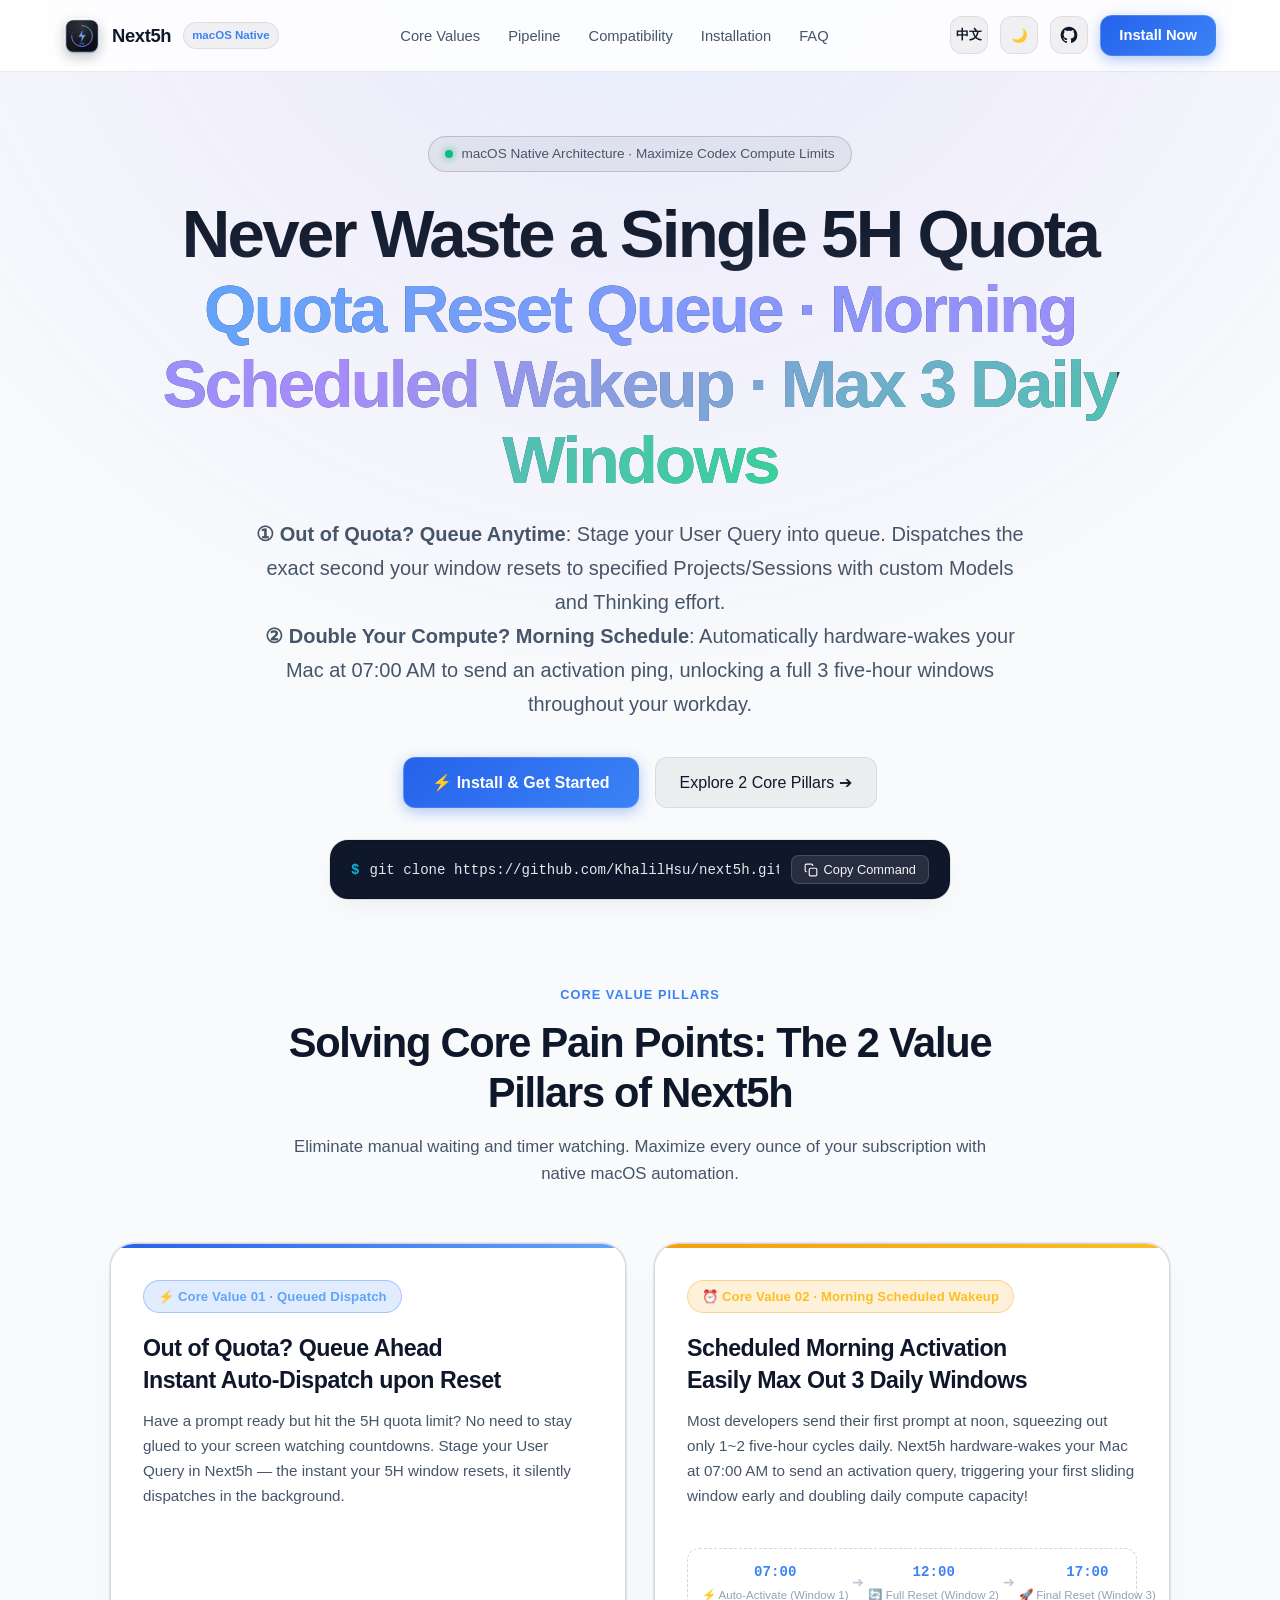
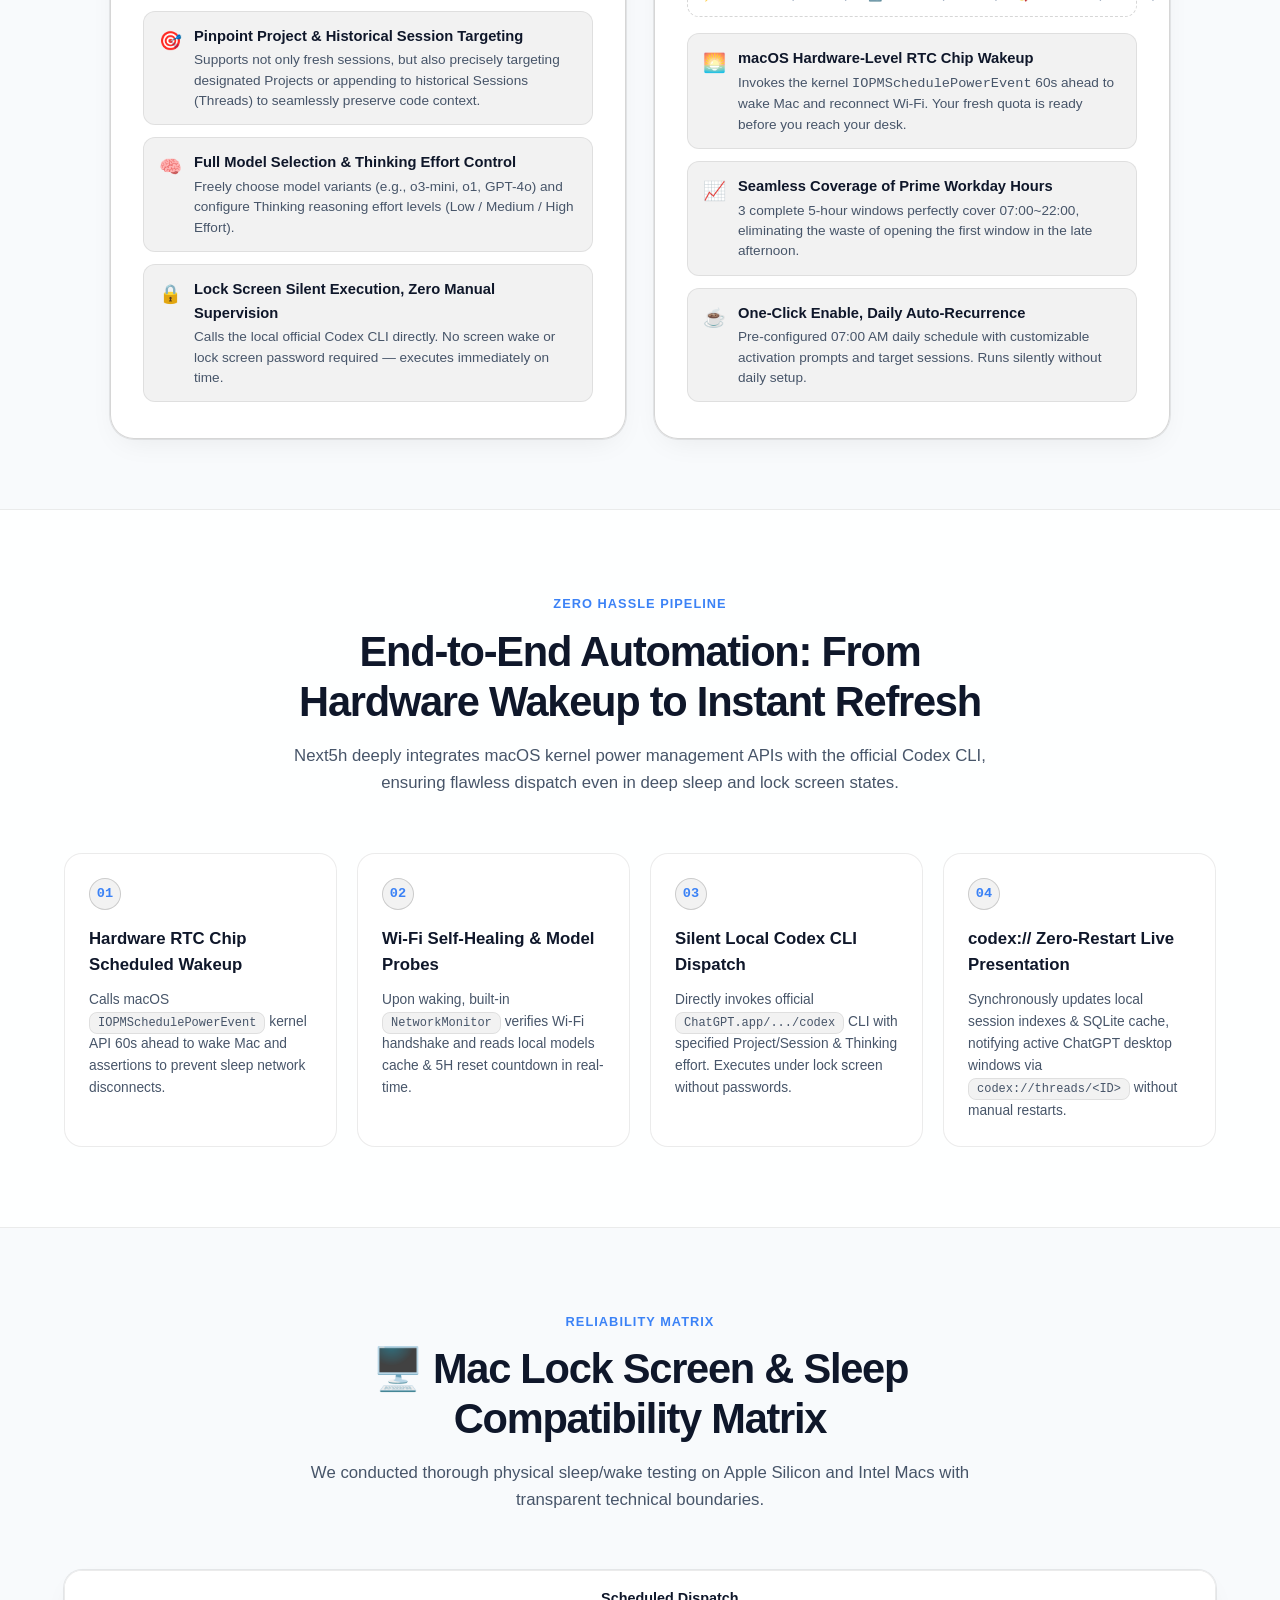
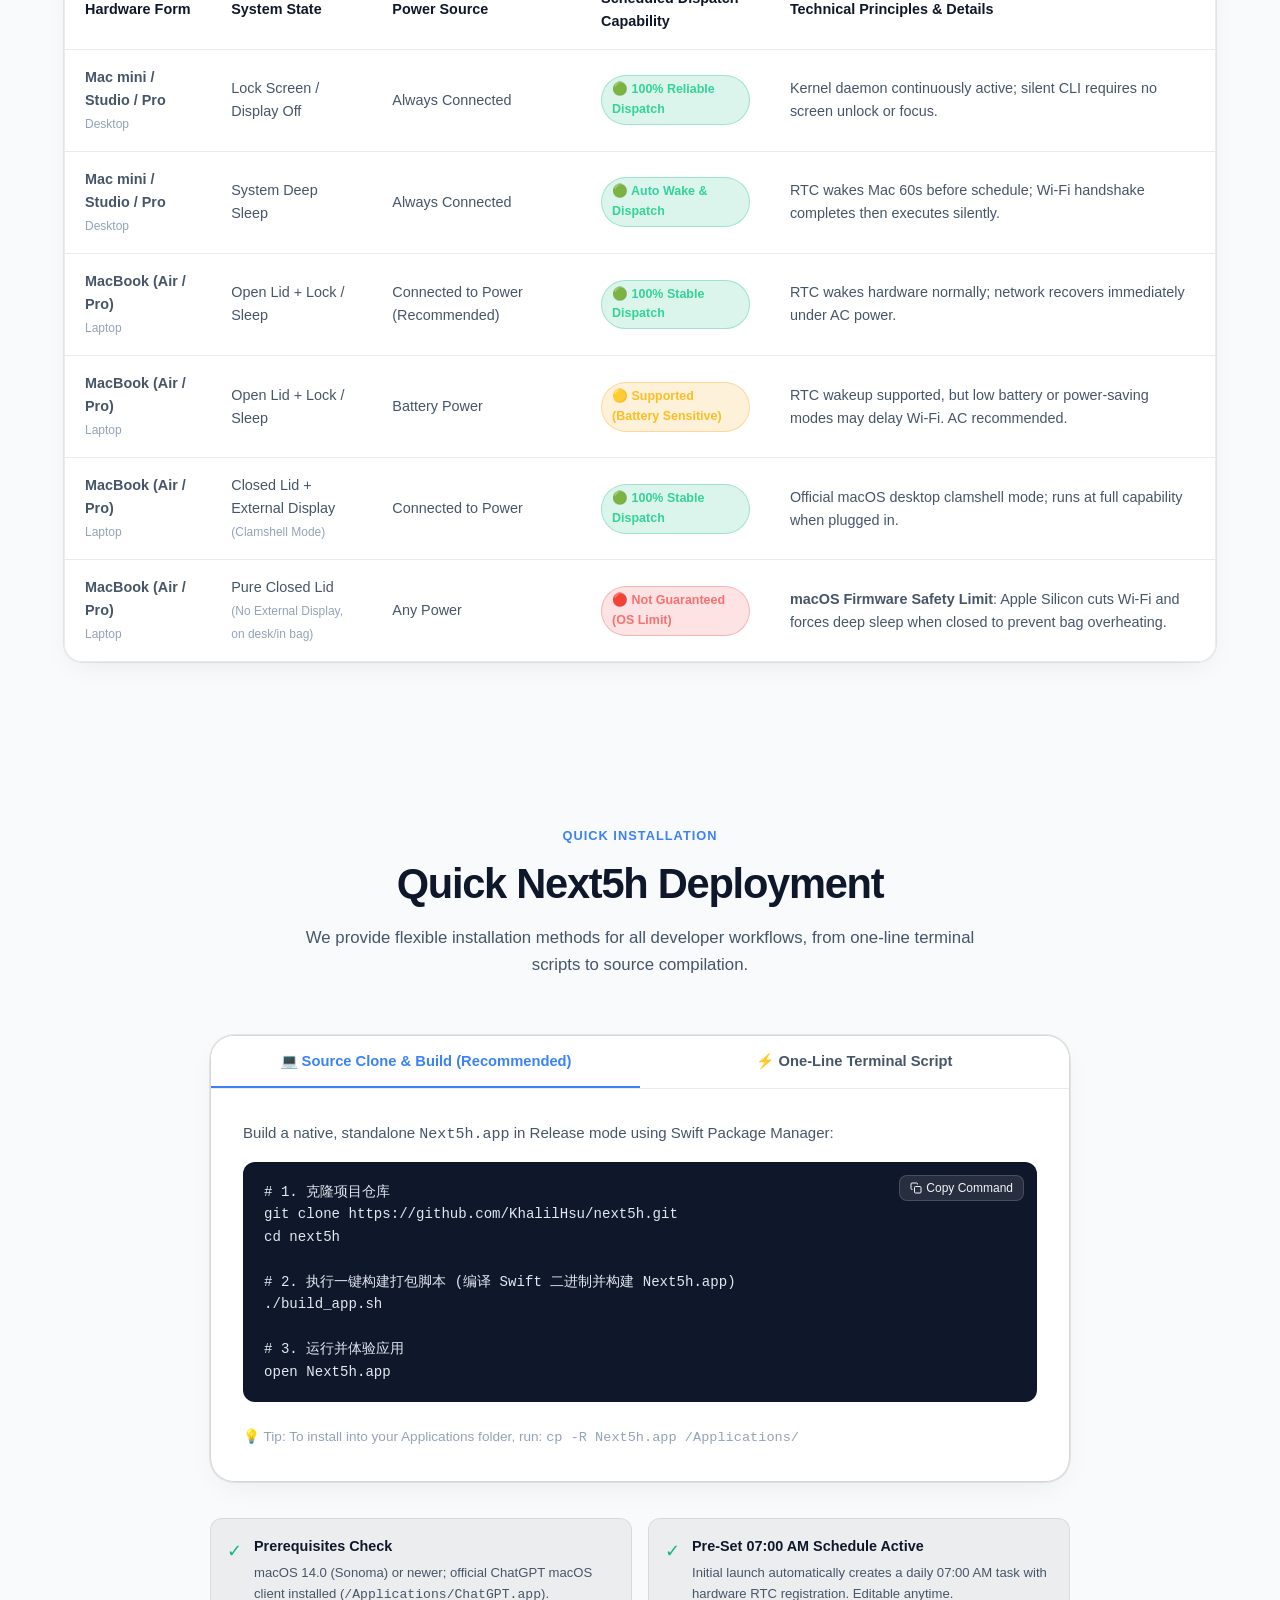
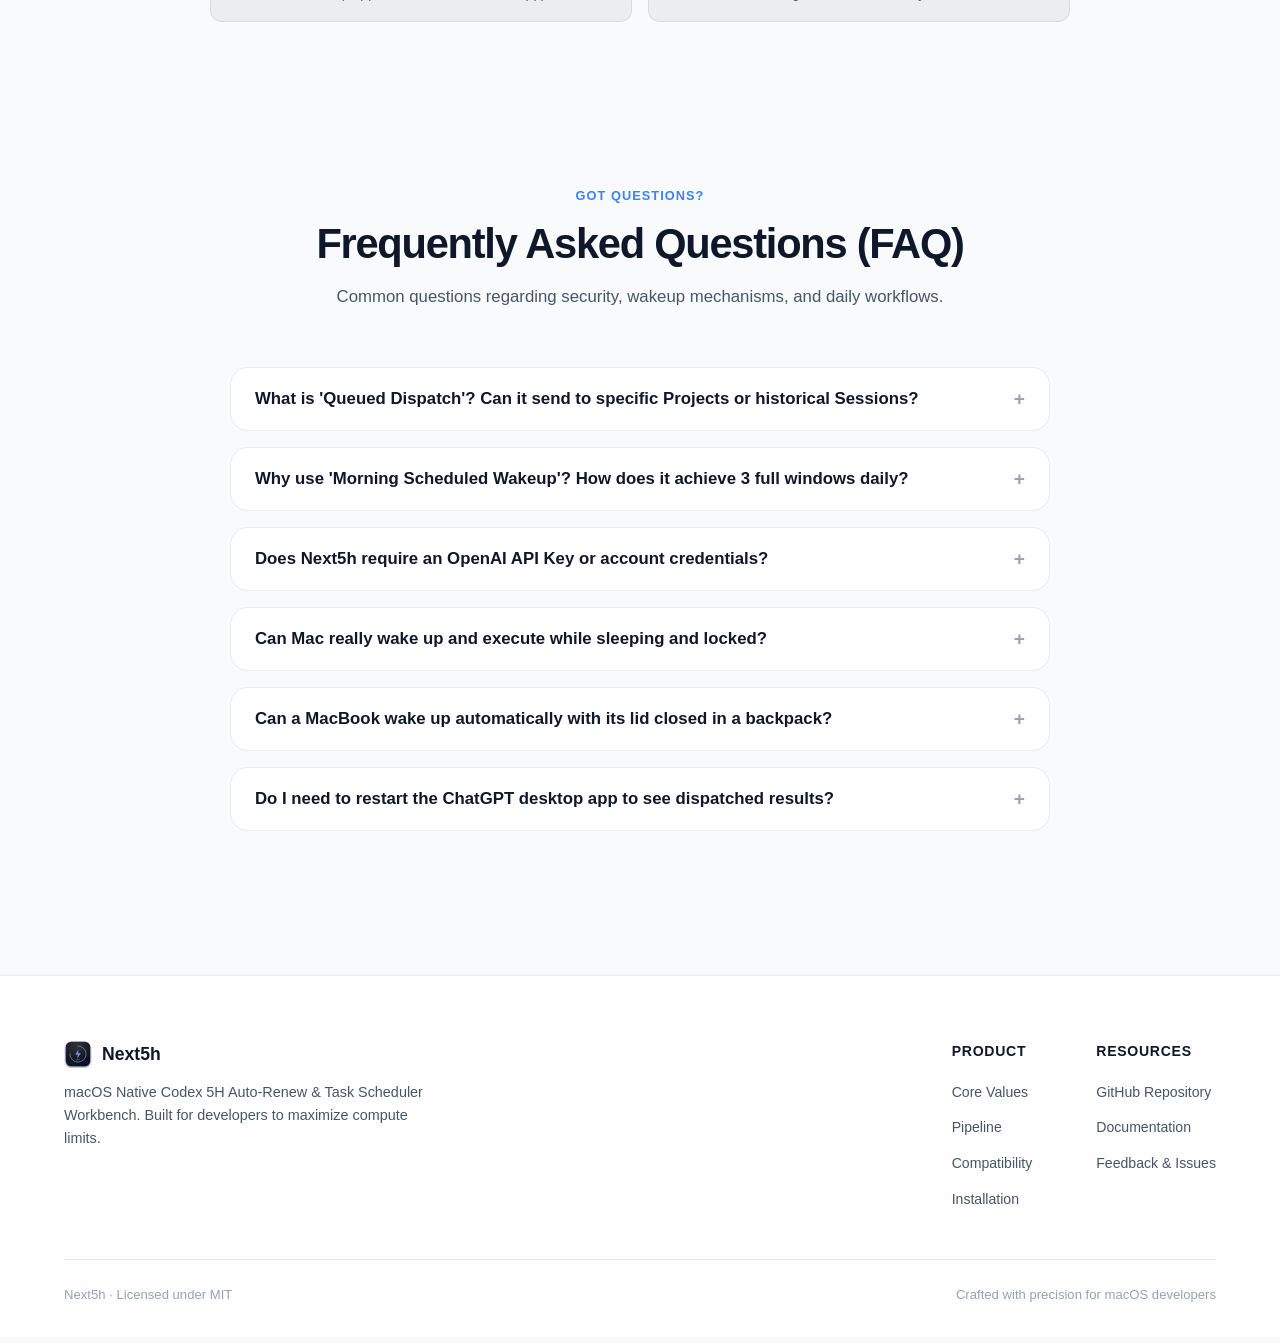
==== commit 39933237: "docs(readme): relocate screenshot under typical usage scenarios section" ====
--- a/website/index.html
+++ b/website/index.html
@@ -3,7 +3,7 @@
 <head>
   <meta charset="UTF-8">
   <meta name="viewport" content="width=device-width, initial-scale=1.0">
-  <title>Next5h - macOS 原生 Codex 5H 自动续航与任务排定工作台</title>
+  <title>Next5h - macOS 原生 Codex 额度预定与清晨定时激活工作台</title>
   <meta name="description" content="为 macOS 开发者量身打造的 Codex 5H 窗口自动续航与任务排定工作台。夜间到期硬件唤醒 Mac，通过本地官方 Codex CLI 静默派发任务。">
   <meta name="color-scheme" content="dark light">
 
@@ -11,15 +11,25 @@
   <link rel="stylesheet" href="css/style.css">
   <link rel="stylesheet" href="css/components.css">
 
-  <!-- Prevent Theme FOUC -->
+  <!-- Load i18n dictionary -->
+  <script src="js/i18n.js"></script>
+
+  <!-- Prevent Theme & Language FOUC -->
   <script>
     (function() {
+      // 1. Theme initialization
       const savedTheme = localStorage.getItem('next5h-theme');
       const systemPrefersDark = window.matchMedia('(prefers-color-scheme: dark)').matches;
       const theme = savedTheme || (systemPrefersDark ? 'dark' : 'light');
       document.documentElement.setAttribute('data-theme', theme);
       const meta = document.querySelector('meta[name="color-scheme"]');
       if (meta) meta.content = theme === 'light' ? 'light' : 'dark';
+
+      // 2. Language initialization
+      if (window.Next5h_i18n) {
+        const lang = window.Next5h_i18n.getPreferredLanguage();
+        document.documentElement.lang = lang === 'zh' ? 'zh-CN' : 'en';
+      }
     })();
   </script>
 </head>
@@ -38,15 +48,20 @@
 
       <nav>
         <ul class="nav-links" id="nav-links">
-          <li><a href="#core-values" class="nav-link">核心价值</a></li>
-          <li><a href="#pipeline" class="nav-link">执行链路</a></li>
-          <li><a href="#matrix" class="nav-link">硬件支持矩阵</a></li>
-          <li><a href="#install" class="nav-link">安装指南</a></li>
-          <li><a href="#faq" class="nav-link">常见问题</a></li>
+          <li><a href="#core-values" class="nav-link" data-i18n="nav.coreValues">核心价值</a></li>
+          <li><a href="#pipeline" class="nav-link" data-i18n="nav.pipeline">执行链路</a></li>
+          <li><a href="#matrix" class="nav-link" data-i18n="nav.matrix">硬件支持矩阵</a></li>
+          <li><a href="#install" class="nav-link" data-i18n="nav.install">安装指南</a></li>
+          <li><a href="#faq" class="nav-link" data-i18n="nav.faq">常见问题</a></li>
         </ul>
       </nav>
 
       <div class="nav-actions">
+        <!-- Language Switcher Button -->
+        <button id="lang-toggle-btn" class="btn-icon" aria-label="Switch Language / 切换语言" title="Switch Language / 切换语言">
+          <span style="font-size: 0.8rem; font-weight: 700;" class="lang-btn-text">EN</span>
+        </button>
+        <!-- Theme Toggle Button -->
         <button id="theme-toggle-btn" class="btn-icon" aria-label="切换暗色/亮色主题" title="切换暗色/亮色主题">
           <span id="theme-icon">☀️</span>
         </button>
@@ -55,7 +70,7 @@
             <path fill-rule="evenodd" clip-rule="evenodd" d="M12 2C6.477 2 2 6.484 2 12.017c0 4.425 2.865 8.18 6.839 9.504.5.092.682-.217.682-.483 0-.237-.008-.868-.013-1.703-2.782.605-3.369-1.343-3.369-1.343-.454-1.158-1.11-1.466-1.11-1.466-.908-.62.069-.608.069-.608 1.003.07 1.53 1.032 1.53 1.032.892 1.53 2.341 1.088 2.91.832.092-.647.35-1.088.636-1.338-2.22-.253-4.555-1.113-4.555-4.951 0-1.093.39-1.988 1.029-2.688-.103-.253-.446-1.272.098-2.65 0 0 .84-.27 2.75 1.026A9.564 9.564 0 0112 6.844c.85.004 1.705.115 2.504.337 1.909-1.296 2.747-1.027 2.747-1.027.546 1.379.202 2.398.1 2.651.64.7 1.028 1.595 1.028 2.688 0 3.848-2.339 4.695-4.566 4.943.359.309.678.92.678 1.855 0 1.338-.012 2.419-.012 2.747 0 .268.18.58.688.482A10.019 10.019 0 0022 12.017C22 6.484 17.522 2 12 2z"/>
           </svg>
         </a>
-        <a href="#install" class="btn-primary">立即安装</a>
+        <a href="#install" class="btn-primary" data-i18n="nav.installBtn">立即安装</a>
         <button id="mobile-menu-btn" class="btn-icon mobile-menu-btn" aria-label="移动端菜单">
           <span>☰</span>
         </button>
@@ -68,24 +83,24 @@
     <div class="container">
       <div class="hero-pill">
         <span class="hero-pill-pulse"></span>
-        <span>macOS 原生架构 · 榨干 Codex 算力极限</span>
-      </div>
-
-      <h1 class="hero-title">
+        <span data-i18n="hero.pill">macOS 原生架构 · 榨干 Codex 算力极限</span>
+      </div>
+
+      <h1 class="hero-title" data-i18n-html="hero.title">
         不要浪费任何一个 5H 额度<br>
         <span class="hero-title-highlight">额度到期预定 · 清晨定时激活 · 吃满 3 个窗口</span>
       </h1>
 
-      <p class="hero-subtitle">
+      <p class="hero-subtitle" data-i18n-html="hero.subtitle">
         <strong>① 没额度？随时预定</strong>：排队 User Query，解封秒级自动发送至指定 Project / 历史 Session，支持选模型与 Thinking 强度。<br>
         <strong>② 想要算力翻倍？清晨定时</strong>：早晨 07:00 硬件唤醒 Mac 自动发“激活”对话，白天稳稳吃满 3 个完整的 5 小时额度窗口。
       </p>
 
       <div class="hero-cta-group">
-        <a href="#install" class="btn-primary" style="padding: 12px 28px; font-size: 1rem;">
+        <a href="#install" class="btn-primary" style="padding: 12px 28px; font-size: 1rem;" data-i18n="hero.ctaInstall">
           <span>⚡️ 开始安装体验</span>
         </a>
-        <a href="#core-values" class="btn-secondary" style="padding: 12px 24px; font-size: 1rem;">
+        <a href="#core-values" class="btn-secondary" style="padding: 12px 24px; font-size: 1rem;" data-i18n="hero.ctaValues">
           <span>了解 2 大核心玩法 ➔</span>
         </a>
       </div>
@@ -101,7 +116,7 @@
             <rect x="9" y="9" width="13" height="13" rx="2" ry="2"></rect>
             <path d="M5 15H4a2 2 0 0 1-2-2V4a2 2 0 0 1 2-2h9a2 2 0 0 1 2 2v1"></path>
           </svg>
-          <span>一键复制</span>
+          <span data-i18n="hero.copyBtn">一键复制</span>
         </button>
       </div>
     </div>
@@ -111,9 +126,9 @@
   <section class="section core-values-section" id="core-values">
     <div class="container">
       <div class="section-header">
-        <span class="section-tag">Core Value Pillars</span>
-        <h2 class="section-title">解决核心痛点：Next5h 的两大核心价值</h2>
-        <p class="section-desc">
+        <span class="section-tag" data-i18n="core.tag">Core Value Pillars</span>
+        <h2 class="section-title" data-i18n="core.title">解决核心痛点：Next5h 的两大核心价值</h2>
+        <p class="section-desc" data-i18n="core.desc">
           无需人工值守与死等倒计时，通过原生自动化让每一分订阅价值发挥到极致。
         </p>
       </div>
@@ -121,9 +136,9 @@
       <div class="core-values-grid">
         <!-- Pillar 1: Queued Dispatch -->
         <div class="core-value-card card-blue">
-          <div class="core-value-badge badge-pill-blue">⚡️ 核心价值 01 · 预定发送</div>
-          <h3 class="core-value-title">当前无额度？提前排队预定<br>解封秒级自动发送</h3>
-          <p class="core-value-summary">
+          <div class="core-value-badge badge-pill-blue" data-i18n="pillar1.badge">⚡️ 核心价值 01 · 预定发送</div>
+          <h3 class="core-value-title" data-i18n-html="pillar1.title">当前无额度？提前排队预定<br>解封秒级自动发送</h3>
+          <p class="core-value-summary" data-i18n="pillar1.summary">
             构思好了 Prompt 却遇到 5H 额度耗尽？无需守在电脑前死等倒计时。在 Next5h 中随时录入 User Query 加入队列，窗口一旦解封，后台立即静默自动派发。
           </p>
 
@@ -131,22 +146,22 @@
             <li class="core-value-item">
               <div class="core-value-item-icon">🎯</div>
               <div class="core-value-item-text">
-                <strong>精准指定 Project 与历史 Session</strong>
-                <p>不仅支持新立独立会话，更可精确发送到指定项目 (Project) 或追加到历史 Session (Thread)，无缝继承工程上下文。</p>
+                <strong data-i18n="pillar1.item1.title">精准指定 Project 与历史 Session</strong>
+                <p data-i18n="pillar1.item1.desc">不仅支持新立独立会话，更可精确发送到指定项目 (Project) 或追加到历史 Session (Thread)，无缝继承工程上下文。</p>
               </div>
             </li>
             <li class="core-value-item">
               <div class="core-value-item-icon">🧠</div>
               <div class="core-value-item-text">
-                <strong>自由选择模型与 Thinking (推理) 强度</strong>
-                <p>支持自由指定模型种类（如 o3-mini、o1、GPT-4o），并自定义 Thinking 推理强度等级 (Low / Medium / High Effort)。</p>
+                <strong data-i18n="pillar1.item2.title">自由选择模型与 Thinking (推理) 强度</strong>
+                <p data-i18n="pillar1.item2.desc">支持自由指定模型种类（如 o3-mini、o1、GPT-4o），并自定义 Thinking 推理强度等级 (Low / Medium / High Effort)。</p>
               </div>
             </li>
             <li class="core-value-item">
               <div class="core-value-item-icon">🔒</div>
               <div class="core-value-item-text">
-                <strong>锁屏静默执行，零人工值守</strong>
-                <p>直接调用本地官方 Codex CLI，无需亮屏与输入锁屏密码，到点即发，绝不浪费 1 秒钟可用额度。</p>
+                <strong data-i18n="pillar1.item3.title">锁屏静默执行，零人工值守</strong>
+                <p data-i18n="pillar1.item3.desc">直接调用本地官方 Codex CLI，无需亮屏与输入锁屏密码，到点即发，绝不浪费 1 秒钟可用额度。</p>
               </div>
             </li>
           </ul>
@@ -154,27 +169,27 @@
 
         <!-- Pillar 2: Morning Scheduled Wakeup -->
         <div class="core-value-card card-amber">
-          <div class="core-value-badge badge-pill-amber">⏰ 核心价值 02 · 清晨定时激活</div>
-          <h3 class="core-value-title">清晨定时发送“激活对话”<br>白天稳稳吃满 3 个窗口</h3>
-          <p class="core-value-summary">
+          <div class="core-value-badge badge-pill-amber" data-i18n="pillar2.badge">⏰ 核心价值 02 · 清晨定时激活</div>
+          <h3 class="core-value-title" data-i18n-html="pillar2.title">清晨定时发送“激活对话”<br>白天稳稳吃满 3 个窗口</h3>
+          <p class="core-value-summary" data-i18n="pillar2.summary">
             普通用户中午才开工，一天只能消耗 1~2 个 5 小时周期。Next5h 在清晨 07:00 通过硬件 RTC 唤醒 Mac 并发送一条激活消息，提前触发首个滑动窗口计时，全天算力直接翻倍！
           </p>
 
           <!-- 3-Window Maximization Timeline Widget -->
           <div class="window-timeline">
             <div class="timeline-slot">
-              <span class="timeline-time">07:00</span>
-              <span class="timeline-label">⚡️ 自动激活 (窗口 1)</span>
+              <span class="timeline-time" data-i18n="pillar2.slot1.time">07:00</span>
+              <span class="timeline-label" data-i18n="pillar2.slot1.label">⚡️ 自动激活 (窗口 1)</span>
             </div>
             <div class="timeline-arrow">➔</div>
             <div class="timeline-slot">
-              <span class="timeline-time">12:00</span>
-              <span class="timeline-label">🔄 满血重置 (窗口 2)</span>
+              <span class="timeline-time" data-i18n="pillar2.slot2.time">12:00</span>
+              <span class="timeline-label" data-i18n="pillar2.slot2.label">🔄 满血重置 (窗口 2)</span>
             </div>
             <div class="timeline-arrow">➔</div>
             <div class="timeline-slot">
-              <span class="timeline-time">17:00</span>
-              <span class="timeline-label">🚀 再次重置 (窗口 3)</span>
+              <span class="timeline-time" data-i18n="pillar2.slot3.time">17:00</span>
+              <span class="timeline-label" data-i18n="pillar2.slot3.label">🚀 再次重置 (窗口 3)</span>
             </div>
           </div>
 
@@ -182,22 +197,22 @@
             <li class="core-value-item">
               <div class="core-value-item-icon">🌅</div>
               <div class="core-value-item-text">
-                <strong>macOS 硬件级 RTC 芯片唤醒</strong>
-                <p>到点前 60s 调用内核 <code>IOPMSchedulePowerEvent</code> 叫醒电脑并恢复 Wi-Fi，早上到工位时第 1 轮额度早已就绪。</p>
+                <strong data-i18n="pillar2.item1.title">macOS 硬件级 RTC 芯片唤醒</strong>
+                <p data-i18n-html="pillar2.item1.desc">到点前 60s 调用内核 <code>IOPMSchedulePowerEvent</code> 叫醒电脑并恢复 Wi-Fi，早上到工位时第 1 轮额度早已就绪。</p>
               </div>
             </li>
             <li class="core-value-item">
               <div class="core-value-item-icon">📈</div>
               <div class="core-value-item-text">
-                <strong>全天黄金工作时间无缝覆盖</strong>
-                <p>3 个完整 5 小时窗口完美覆盖 07:00~22:00，告别下午才开启第 1 个窗口的巨大浪费，榨干每一分算力。</p>
+                <strong data-i18n="pillar2.item2.title">全天黄金工作时间无缝覆盖</strong>
+                <p data-i18n="pillar2.item2.desc">3 个完整 5 小时窗口完美覆盖 07:00~22:00，告别下午才开启第 1 个窗口的巨大浪费，榨干每一分算力。</p>
               </div>
             </li>
             <li class="core-value-item">
               <div class="core-value-item-icon">☕️</div>
               <div class="core-value-item-text">
-                <strong>一键开启，每天自动循环</strong>
-                <p>预置每天 07:00 执行规则，支持自定义激活 Prompt 与目标会话，静默运行无需每天重复设置。</p>
+                <strong data-i18n="pillar2.item3.title">一键开启，每天自动循环</strong>
+                <p data-i18n="pillar2.item3.desc">预置每天 07:00 执行规则，支持自定义激活 Prompt 与目标会话，静默运行无需每天重复设置。</p>
               </div>
             </li>
           </ul>
@@ -210,9 +225,9 @@
   <section class="section workflow-section" id="pipeline">
     <div class="container">
       <div class="section-header">
-        <span class="section-tag">Zero Hassle Pipeline</span>
-        <h2 class="section-title">全链路自动化：从硬件唤醒到无感刷新</h2>
-        <p class="section-desc">
+        <span class="section-tag" data-i18n="pipe.tag">Zero Hassle Pipeline</span>
+        <h2 class="section-title" data-i18n="pipe.title">全链路自动化：从硬件唤醒到无感刷新</h2>
+        <p class="section-desc" data-i18n="pipe.desc">
           Next5h 深度整合 macOS 底层电源管理接口与官方 Codex CLI，让任务派发在深睡与锁屏状态下也能完美完成。
         </p>
       </div>
@@ -220,32 +235,32 @@
       <div class="workflow-steps">
         <div class="step-card">
           <div class="step-number">01</div>
-          <h3 class="step-title">硬件 RTC 芯片定时唤醒</h3>
-          <p class="step-desc">
+          <h3 class="step-title" data-i18n="pipe.s1.title">硬件 RTC 芯片定时唤醒</h3>
+          <p class="step-desc" data-i18n-html="pipe.s1.desc">
             调用 macOS <code class="tech-tag">IOPMSchedulePowerEvent</code> 内核接口，在任务到点前 60s 硬件叫醒 Mac，并申请电源守护阻止深睡断网。
           </p>
         </div>
 
         <div class="step-card">
           <div class="step-number">02</div>
-          <h3 class="step-title">Wi-Fi 网络自愈与模型探针</h3>
-          <p class="step-desc">
+          <h3 class="step-title" data-i18n="pipe.s2.title">Wi-Fi 网络自愈与模型探针</h3>
+          <p class="step-desc" data-i18n-html="pipe.s2.desc">
             唤醒后，内置 <code class="tech-tag">NetworkMonitor</code> 追踪网络握手，并实时读取官方模型缓存与 5H 额度重置倒计时。
           </p>
         </div>
 
         <div class="step-card">
           <div class="step-number">03</div>
-          <h3 class="step-title">本地 Codex CLI 静默派发</h3>
-          <p class="step-desc">
+          <h3 class="step-title" data-i18n="pipe.s3.title">本地 Codex CLI 静默派发</h3>
+          <p class="step-desc" data-i18n-html="pipe.s3.desc">
             直调官方 <code class="tech-tag">ChatGPT.app/.../codex</code> CLI，精准派发至指定 Project 或历史 Session，支持选模型与 Thinking 强度，锁屏免密执行。
           </p>
         </div>
 
         <div class="step-card">
           <div class="step-number">04</div>
-          <h3 class="step-title">codex:// 免重启即时呈现</h3>
-          <p class="step-desc">
+          <h3 class="step-title" data-i18n="pipe.s4.title">codex:// 免重启即时呈现</h3>
+          <p class="step-desc" data-i18n-html="pipe.s4.desc">
             同步更新本地 session 会话索引与 SQLite 缓存，通过 <code class="tech-tag">codex://threads/&lt;ID&gt;</code> 深度协议让运行中的桌面端无感刷新。
           </p>
         </div>
@@ -257,9 +272,9 @@
   <section class="section" id="matrix">
     <div class="container">
       <div class="section-header">
-        <span class="section-tag">Reliability Matrix</span>
-        <h2 class="section-title">🖥️ Mac 锁屏与休眠状态支持矩阵</h2>
-        <p class="section-desc">
+        <span class="section-tag" data-i18n="matrix.tag">Reliability Matrix</span>
+        <h2 class="section-title" data-i18n="matrix.title">🖥️ Mac 锁屏与休眠状态支持矩阵</h2>
+        <p class="section-desc" data-i18n="matrix.desc">
           我们对主流 Apple Silicon 与 Intel Mac 设备进行了严格的实机休眠唤醒测试，技术边界透明清晰。
         </p>
       </div>
@@ -268,55 +283,55 @@
         <table class="matrix-table">
           <thead>
             <tr>
-              <th>硬件形态</th>
-              <th>当前电脑状态</th>
-              <th>供电状态</th>
-              <th>预定时间自动发送能力</th>
-              <th>技术原理与说明</th>
+              <th data-i18n="matrix.th.form">硬件形态</th>
+              <th data-i18n="matrix.th.state">当前电脑状态</th>
+              <th data-i18n="matrix.th.power">供电状态</th>
+              <th data-i18n="matrix.th.ability">预定时间自动发送能力</th>
+              <th data-i18n="matrix.th.notes">技术原理与说明</th>
             </tr>
           </thead>
           <tbody>
             <tr>
-              <td><strong>Mac mini / Studio / Pro</strong><br><small style="color: var(--text-muted);">桌面台式机</small></td>
-              <td>锁屏 / 显示器关闭</td>
-              <td>始终连接电源</td>
-              <td><span class="status-pill status-green">🟢 100% 完美发送</span></td>
-              <td>系统内核常驻运行，静默 CLI 模式无需屏幕解锁与前台焦点。</td>
-            </tr>
-            <tr>
-              <td><strong>Mac mini / Studio / Pro</strong><br><small style="color: var(--text-muted);">桌面台式机</small></td>
-              <td>系统深度休眠 (Sleep)</td>
-              <td>始终连接电源</td>
-              <td><span class="status-pill status-green">🟢 自动唤醒并发送</span></td>
-              <td>到点前 60s RTC 硬件叫醒 Mac，Wi-Fi 握手完成后静默执行。</td>
-            </tr>
-            <tr>
-              <td><strong>MacBook (Air / Pro)</strong><br><small style="color: var(--text-muted);">笔记本形态</small></td>
-              <td>开盖 + 锁屏 / 休眠</td>
-              <td>连接电源 (推荐)</td>
-              <td><span class="status-pill status-green">🟢 100% 稳定发送</span></td>
-              <td>RTC 正常硬件唤醒，AC 供电下网络即时恢复并派发任务。</td>
-            </tr>
-            <tr>
-              <td><strong>MacBook (Air / Pro)</strong><br><small style="color: var(--text-muted);">笔记本形态</small></td>
-              <td>开盖 + 锁屏 / 休眠</td>
-              <td>纯电池供电</td>
-              <td><span class="status-pill status-yellow">🟡 支持 (电量敏感)</span></td>
-              <td>支持 RTC 唤醒，但极端低电量或省电模式可能延迟 Wi-Fi 握手，建议插电。</td>
-            </tr>
-            <tr>
-              <td><strong>MacBook (Air / Pro)</strong><br><small style="color: var(--text-muted);">笔记本形态</small></td>
-              <td>合盖 + 接外接显示器<br><small style="color: var(--text-muted);">(Clamshell 合盖模式)</small></td>
-              <td>连接电源</td>
-              <td><span class="status-pill status-green">🟢 100% 稳定发送</span></td>
-              <td>macOS 官方合盖台式机工作模式，插电即可全速常驻运行。</td>
-            </tr>
-            <tr>
-              <td><strong>MacBook (Air / Pro)</strong><br><small style="color: var(--text-muted);">笔记本形态</small></td>
-              <td>纯合盖 (Lid Closed)<br><small style="color: var(--text-muted);">(无外接显示器，放桌上/包里)</small></td>
-              <td>任意供电</td>
-              <td><span class="status-pill status-red">🔴 无法保证 (系统限制)</span></td>
-              <td><strong>macOS 固件安全限制</strong>：Apple Silicon 在纯合盖时为防包内过热，会切断 Wi-Fi 并强制深睡。</td>
+              <td data-i18n-html="matrix.r1.form"><strong>Mac mini / Studio / Pro</strong><br><small style="color: var(--text-muted);">桌面台式机</small></td>
+              <td data-i18n="matrix.r1.state">锁屏 / 显示器关闭</td>
+              <td data-i18n="matrix.r1.power">始终连接电源</td>
+              <td><span class="status-pill status-green" data-i18n="matrix.r1.status">🟢 100% 完美发送</span></td>
+              <td data-i18n="matrix.r1.note">系统内核常驻运行，静默 CLI 模式无需屏幕解锁与前台焦点。</td>
+            </tr>
+            <tr>
+              <td data-i18n-html="matrix.r2.form"><strong>Mac mini / Studio / Pro</strong><br><small style="color: var(--text-muted);">桌面台式机</small></td>
+              <td data-i18n="matrix.r2.state">系统深度休眠 (Sleep)</td>
+              <td data-i18n="matrix.r2.power">始终连接电源</td>
+              <td><span class="status-pill status-green" data-i18n="matrix.r2.status">🟢 自动唤醒并发送</span></td>
+              <td data-i18n="matrix.r2.note">到点前 60s RTC 硬件叫醒 Mac，Wi-Fi 握手完成后静默执行。</td>
+            </tr>
+            <tr>
+              <td data-i18n-html="matrix.r3.form"><strong>MacBook (Air / Pro)</strong><br><small style="color: var(--text-muted);">笔记本形态</small></td>
+              <td data-i18n="matrix.r3.state">开盖 + 锁屏 / 休眠</td>
+              <td data-i18n="matrix.r3.power">连接电源 (推荐)</td>
+              <td><span class="status-pill status-green" data-i18n="matrix.r3.status">🟢 100% 稳定发送</span></td>
+              <td data-i18n="matrix.r3.note">RTC 正常硬件唤醒，AC 供电下网络即时恢复并派发任务。</td>
+            </tr>
+            <tr>
+              <td data-i18n-html="matrix.r4.form"><strong>MacBook (Air / Pro)</strong><br><small style="color: var(--text-muted);">笔记本形态</small></td>
+              <td data-i18n="matrix.r4.state">开盖 + 锁屏 / 休眠</td>
+              <td data-i18n="matrix.r4.power">纯电池供电</td>
+              <td><span class="status-pill status-yellow" data-i18n="matrix.r4.status">🟡 支持 (电量敏感)</span></td>
+              <td data-i18n="matrix.r4.note">支持 RTC 唤醒，但极端低电量或省电模式可能延迟 Wi-Fi 握手，建议插电。</td>
+            </tr>
+            <tr>
+              <td data-i18n-html="matrix.r5.form"><strong>MacBook (Air / Pro)</strong><br><small style="color: var(--text-muted);">笔记本形态</small></td>
+              <td data-i18n-html="matrix.r5.state">合盖 + 接外接显示器<br><small style="color: var(--text-muted);">(Clamshell 合盖模式)</small></td>
+              <td data-i18n="matrix.r5.power">连接电源</td>
+              <td><span class="status-pill status-green" data-i18n="matrix.r5.status">🟢 100% 稳定发送</span></td>
+              <td data-i18n="matrix.r5.note">macOS 官方合盖台式机工作模式，插电即可全速常驻运行。</td>
+            </tr>
+            <tr>
+              <td data-i18n-html="matrix.r6.form"><strong>MacBook (Air / Pro)</strong><br><small style="color: var(--text-muted);">笔记本形态</small></td>
+              <td data-i18n-html="matrix.r6.state">纯合盖 (Lid Closed)<br><small style="color: var(--text-muted);">(无外接显示器，放桌上/包里)</small></td>
+              <td data-i18n="matrix.r6.power">任意供电</td>
+              <td><span class="status-pill status-red" data-i18n="matrix.r6.status">🔴 无法保证 (系统限制)</span></td>
+              <td data-i18n-html="matrix.r6.note"><strong>macOS 固件安全限制</strong>：Apple Silicon 在纯合盖时为防包内过热，会切断 Wi-Fi 并强制深睡。</td>
             </tr>
           </tbody>
         </table>
@@ -328,9 +343,9 @@
   <section class="section" id="install">
     <div class="container">
       <div class="section-header">
-        <span class="section-tag">Quick Installation</span>
-        <h2 class="section-title">快速安装部署 Next5h</h2>
-        <p class="section-desc">
+        <span class="section-tag" data-i18n="install.tag">Quick Installation</span>
+        <h2 class="section-title" data-i18n="install.title">快速安装部署 Next5h</h2>
+        <p class="section-desc" data-i18n="install.desc">
           我们为不同偏好的开发者提供了灵活的安装方式，从一键终端脚本到源码编译，开箱即用。
         </p>
       </div>
@@ -338,22 +353,22 @@
       <div class="install-card">
         <div class="install-tabs">
           <button class="install-tab-btn active" data-tab="tab-source">
-            <span>💻 源码克隆与编译构建 (推荐)</span>
+            <span data-i18n="install.tabSource">💻 源码克隆与编译构建 (推荐)</span>
           </button>
           <button class="install-tab-btn" data-tab="tab-script">
-            <span>⚡️ 一键终端安装脚本</span>
+            <span data-i18n="install.tabScript">⚡️ 一键终端安装脚本</span>
           </button>
         </div>
 
         <!-- Tab 1: Source Build -->
         <div class="install-content-panel active" id="tab-source">
-          <p style="color: var(--text-secondary); margin-bottom: 12px; font-size: 0.94rem;">
+          <p style="color: var(--text-secondary); margin-bottom: 12px; font-size: 0.94rem;" data-i18n-html="install.sourceDesc">
             使用 Swift Package Manager 原生 Release 编译模式，打包生成标准独立的 <code>Next5h.app</code>：
           </p>
           <div class="code-block">
             <button class="code-copy-btn" data-copy-target="code-source">
               <svg width="12" height="12" viewBox="0 0 24 24" fill="none" stroke="currentColor" stroke-width="2"><rect x="9" y="9" width="13" height="13" rx="2" ry="2"></rect><path d="M5 15H4a2 2 0 0 1-2-2V4a2 2 0 0 1 2-2h9a2 2 0 0 1 2 2v1"></path></svg>
-              <span>复制</span>
+              <span data-i18n="hero.copyBtn">复制</span>
             </button>
             <pre><code id="code-source"># 1. 克隆项目仓库
 git clone https://github.com/KhalilHsu/next5h.git
@@ -365,20 +380,20 @@
 # 3. 运行并体验应用
 open Next5h.app</code></pre>
           </div>
-          <p style="color: var(--text-muted); font-size: 0.85rem;">
+          <p style="color: var(--text-muted); font-size: 0.85rem;" data-i18n-html="install.sourceHint">
             💡 提示：如需安装至系统应用程序目录，可直接执行：<code>cp -R Next5h.app /Applications/</code>
           </p>
         </div>
 
         <!-- Tab 2: One-liner Script -->
         <div class="install-content-panel" id="tab-script">
-          <p style="color: var(--text-secondary); margin-bottom: 12px; font-size: 0.94rem;">
+          <p style="color: var(--text-secondary); margin-bottom: 12px; font-size: 0.94rem;" data-i18n="install.scriptDesc">
             复制以下单行命令粘贴到 macOS 终端，将自动克隆最新代码、编译 Release 版本并启动：
           </p>
           <div class="code-block">
             <button class="code-copy-btn" data-copy-target="code-script">
               <svg width="12" height="12" viewBox="0 0 24 24" fill="none" stroke="currentColor" stroke-width="2"><rect x="9" y="9" width="13" height="13" rx="2" ry="2"></rect><path d="M5 15H4a2 2 0 0 1-2-2V4a2 2 0 0 1 2-2h9a2 2 0 0 1 2 2v1"></path></svg>
-              <span>复制</span>
+              <span data-i18n="hero.copyBtn">复制</span>
             </button>
             <pre><code id="code-script">/bin/bash -c "$(curl -fsSL https://raw.githubusercontent.com/KhalilHsu/next5h/main/build_app.sh)"</code></pre>
           </div>
@@ -390,16 +405,16 @@
         <div class="checklist-item">
           <div class="checklist-icon">✓</div>
           <div>
-            <div class="checklist-title">前置环境核验</div>
-            <div class="checklist-desc">macOS 14.0 (Sonoma) 或更高版本；已安装官方 ChatGPT macOS 客户端 (<code>/Applications/ChatGPT.app</code>)。</div>
+            <div class="checklist-title" data-i18n="install.check1.title">前置环境核验</div>
+            <div class="checklist-desc" data-i18n-html="install.check1.desc">macOS 14.0 (Sonoma) 或更高版本；已安装官方 ChatGPT macOS 客户端 (<code>/Applications/ChatGPT.app</code>)。</div>
           </div>
         </div>
 
         <div class="checklist-item">
           <div class="checklist-icon">✓</div>
           <div>
-            <div class="checklist-title">预置 07:00 任务自动生效</div>
-            <div class="checklist-desc">初次启动自动创建每天 07:00 执行的预置任务，并注册硬件 RTC 闹钟，点击卡片可随时就地编辑。</div>
+            <div class="checklist-title" data-i18n="install.check2.title">预置 07:00 任务自动生效</div>
+            <div class="checklist-desc" data-i18n="install.check2.desc">初次启动自动创建每天 07:00 执行的预置任务，并注册硬件 RTC 闹钟，点击卡片可随时就地编辑。</div>
           </div>
         </div>
       </div>
@@ -410,68 +425,68 @@
   <section class="section" id="faq">
     <div class="container">
       <div class="section-header">
-        <span class="section-tag">Got Questions?</span>
-        <h2 class="section-title">常见问题解答 (FAQ)</h2>
-        <p class="section-desc">关于安全性、唤醒机制与日常使用的常见疑问。</p>
+        <span class="section-tag" data-i18n="faq.tag">Got Questions?</span>
+        <h2 class="section-title" data-i18n="faq.title">常见问题解答 (FAQ)</h2>
+        <p class="section-desc" data-i18n="faq.desc">关于安全性、唤醒机制与日常使用的常见疑问。</p>
       </div>
 
       <div class="faq-list">
         <div class="faq-item">
           <button class="faq-question">
-            <span>什么是“预定发送”？它可以发送到指定的 Project 或历史 Session 吗？</span>
+            <span data-i18n="faq.q1">什么是“预定发送”？它可以发送到指定的 Project 或历史 Session 吗？</span>
             <span class="faq-toggle-icon">+</span>
           </button>
-          <div class="faq-answer">
+          <div class="faq-answer" data-i18n-html="faq.a1">
             <strong>完全支持。</strong> 当当前 5 小时窗口额度耗尽时，你无需守在电脑前死等倒计时。直接在 Next5h 中录入想发送的 User Query 加入预定队列。5H 窗口解封瞬间，后台会自动静默派发。你可以选择创建全新独立会话，也可以精准指定发送到 ChatGPT 中已有的 <strong>Project (项目)</strong> 或追加到<strong>历史 Session (会话 Thread)</strong>，无缝延续代码上下文；并可自由指定模型与 Thinking 推理强度。
           </div>
         </div>
 
         <div class="faq-item">
           <button class="faq-question">
-            <span>为什么要“清晨定时发送”？它是如何帮我白天吃满 3 个 5 小时窗口的？</span>
+            <span data-i18n="faq.q2">为什么要“清晨定时发送”？它是如何帮我白天吃满 3 个 5 小时窗口的？</span>
             <span class="faq-toggle-icon">+</span>
           </button>
-          <div class="faq-answer">
+          <div class="faq-answer" data-i18n-html="faq.a2">
             <strong>核心在于抢先触发滑动窗口计时。</strong> 官方 5H 额度是从你当天发送“第一条消息”起才开始倒计时 5 小时。如果上午 11 点才发首条消息，一天最多只能消耗 1~2 轮。Next5h 每天清晨 07:00 通过硬件 RTC 唤醒电脑发送激活对话，提前开启第 1 个窗口。这样 <strong>07:00 (窗口1) ➔ 12:00 (窗口2) ➔ 17:00 (窗口3)</strong>，在白天正常工作时间内可以稳稳用满 3 个完整周期，算力价值彻底翻倍！
           </div>
         </div>
 
         <div class="faq-item">
           <button class="faq-question">
-            <span>Next5h 是否需要配置 OpenAI API Key 或输入账号密码？</span>
+            <span data-i18n="faq.q3">Next5h 是否需要配置 OpenAI API Key 或输入账号密码？</span>
             <span class="faq-toggle-icon">+</span>
           </button>
-          <div class="faq-answer">
+          <div class="faq-answer" data-i18n-html="faq.a3">
             <strong>完全不需要。</strong> Next5h 直接复用官方 ChatGPT macOS 客户端的本地登录认证态，底层调用 <code>/Applications/ChatGPT.app/Contents/Resources/codex</code> 官方原生二进制，零额外密钥依赖，安全纯粹。
           </div>
         </div>
 
         <div class="faq-item">
           <button class="faq-question">
-            <span>电脑在休眠锁屏状态下，真的能自己唤醒并执行吗？</span>
+            <span data-i18n="faq.q4">电脑在休眠锁屏状态下，真的能自己唤醒并执行吗？</span>
             <span class="faq-toggle-icon">+</span>
           </button>
-          <div class="faq-answer">
+          <div class="faq-answer" data-i18n-html="faq.a4">
             <strong>可以。</strong> Next5h 基于 macOS 核心服务中的 <code>IOPMSchedulePowerEvent</code> 硬件内核接口，提前 60 秒叫醒 Mac，随后申请 <code>PreventUserIdleSystemSleep</code> 阻止系统深睡，通过静默 CLI 模式执行，无需输入锁屏密码。
           </div>
         </div>
 
         <div class="faq-item">
           <button class="faq-question">
-            <span>MacBook 笔记本合盖放进背包里能自动唤醒吗？</span>
+            <span data-i18n="faq.q5">MacBook 笔记本合盖放进背包里能自动唤醒吗？</span>
             <span class="faq-toggle-icon">+</span>
           </button>
-          <div class="faq-answer">
+          <div class="faq-answer" data-i18n-html="faq.a5">
             <strong>纯合盖且无外接显示器状态下不建议。</strong> Apple Silicon 固件为了防止电脑在密闭背包中过热造成硬件损害，在纯合盖时会彻底关闭 Wi-Fi 芯片并进入强制低功耗。如果是接了外接显示器并插电的合盖状态（Clamshell Mode），则 100% 完美支持。
           </div>
         </div>
 
         <div class="faq-item">
           <button class="faq-question">
-            <span>任务执行完毕后，ChatGPT 桌面客户端需要手动重启才能看到吗？</span>
+            <span data-i18n="faq.q6">任务执行完毕后，ChatGPT 桌面客户端需要手动重启才能看到吗？</span>
             <span class="faq-toggle-icon">+</span>
           </button>
-          <div class="faq-answer">
+          <div class="faq-answer" data-i18n-html="faq.a6">
             <strong>免重启即时呈现。</strong> Next5h 会自动更新 <code>~/.codex/session_index.jsonl</code> 与 SQLite 缓存，并通过 <code>codex://threads/&lt;ID&gt;</code> 深度协议直接通知运行中的 ChatGPT 客户端无感刷新会话树。
           </div>
         </div>
@@ -488,36 +503,36 @@
             <img src="assets/icon.svg" alt="Next5h Icon" style="width: 28px; height: 28px; border-radius: 6px;">
             <span style="font-weight: 700; font-size: 1.1rem;">Next5h</span>
           </div>
-          <p>
+          <p data-i18n="footer.desc">
             macOS 原生 Codex 5H 自动续航与任务排定工作台。专为 macOS 开发者打造，释放算力极限。
           </p>
         </div>
 
         <div class="footer-links-group">
           <div class="footer-col">
-            <h4>产品</h4>
+            <h4 data-i18n="footer.product">产品</h4>
             <ul>
-              <li><a href="#core-values">核心价值</a></li>
-              <li><a href="#pipeline">执行链路</a></li>
-              <li><a href="#matrix">硬件支持矩阵</a></li>
-              <li><a href="#install">安装指南</a></li>
+              <li><a href="#core-values" data-i18n="nav.coreValues">核心价值</a></li>
+              <li><a href="#pipeline" data-i18n="nav.pipeline">执行链路</a></li>
+              <li><a href="#matrix" data-i18n="nav.matrix">硬件支持矩阵</a></li>
+              <li><a href="#install" data-i18n="nav.install">安装指南</a></li>
             </ul>
           </div>
 
           <div class="footer-col">
-            <h4>资源</h4>
+            <h4 data-i18n="footer.resources">资源</h4>
             <ul>
-              <li><a href="https://github.com/KhalilHsu/next5h" target="_blank" rel="noopener noreferrer">GitHub 仓库</a></li>
-              <li><a href="https://github.com/KhalilHsu/next5h/blob/main/README.md" target="_blank" rel="noopener noreferrer">开发文档</a></li>
-              <li><a href="https://github.com/KhalilHsu/next5h/issues" target="_blank" rel="noopener noreferrer">反馈与建议</a></li>
+              <li><a href="https://github.com/KhalilHsu/next5h" target="_blank" rel="noopener noreferrer" data-i18n="footer.repo">GitHub 仓库</a></li>
+              <li><a href="https://github.com/KhalilHsu/next5h/blob/main/README.md" target="_blank" rel="noopener noreferrer" data-i18n="footer.docs">开发文档</a></li>
+              <li><a href="https://github.com/KhalilHsu/next5h/issues" target="_blank" rel="noopener noreferrer" data-i18n="footer.feedback">反馈与建议</a></li>
             </ul>
           </div>
         </div>
       </div>
 
       <div class="footer-bottom">
-        <div>Next5h · 遵循 MIT 开源协议</div>
-        <div>Crafted with precision for macOS developers</div>
+        <div data-i18n="footer.license">Next5h · 遵循 MIT 开源协议</div>
+        <div data-i18n="footer.craft">Crafted with precision for macOS developers</div>
       </div>
     </div>
   </footer>
